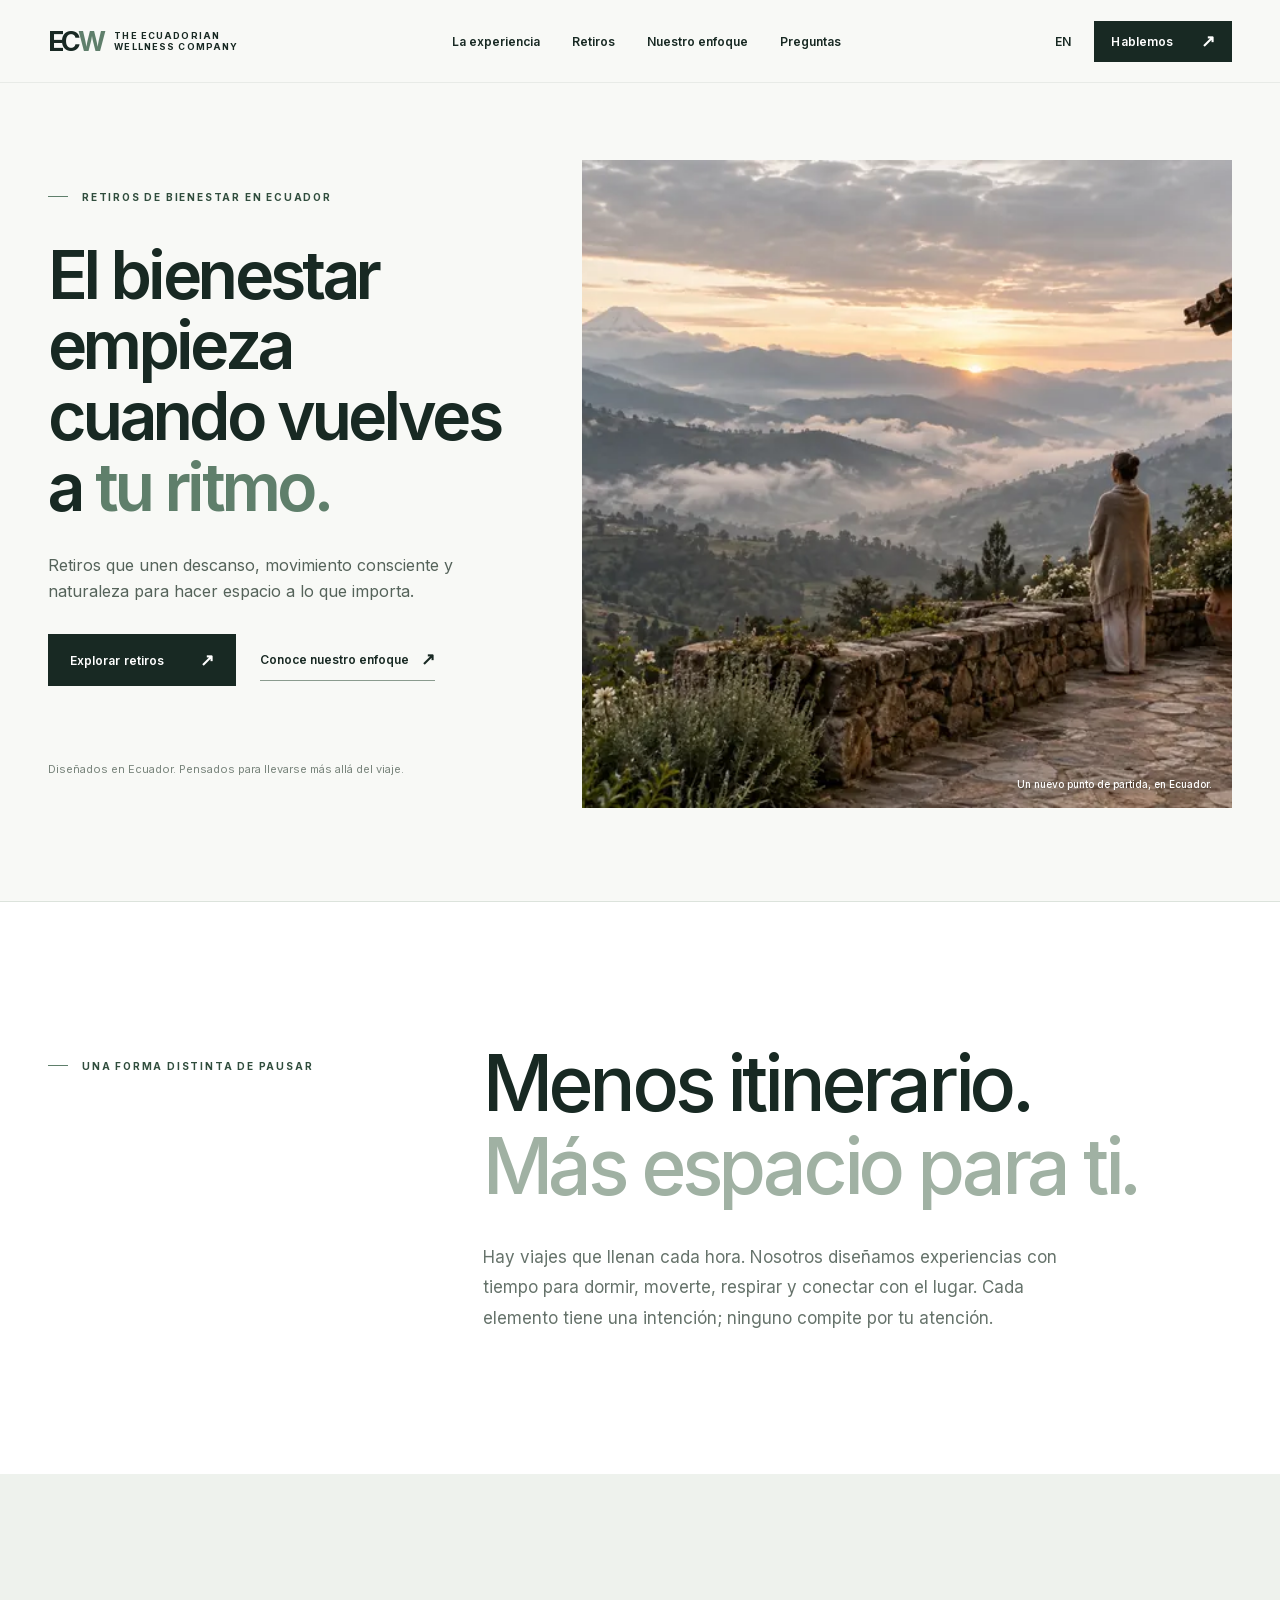
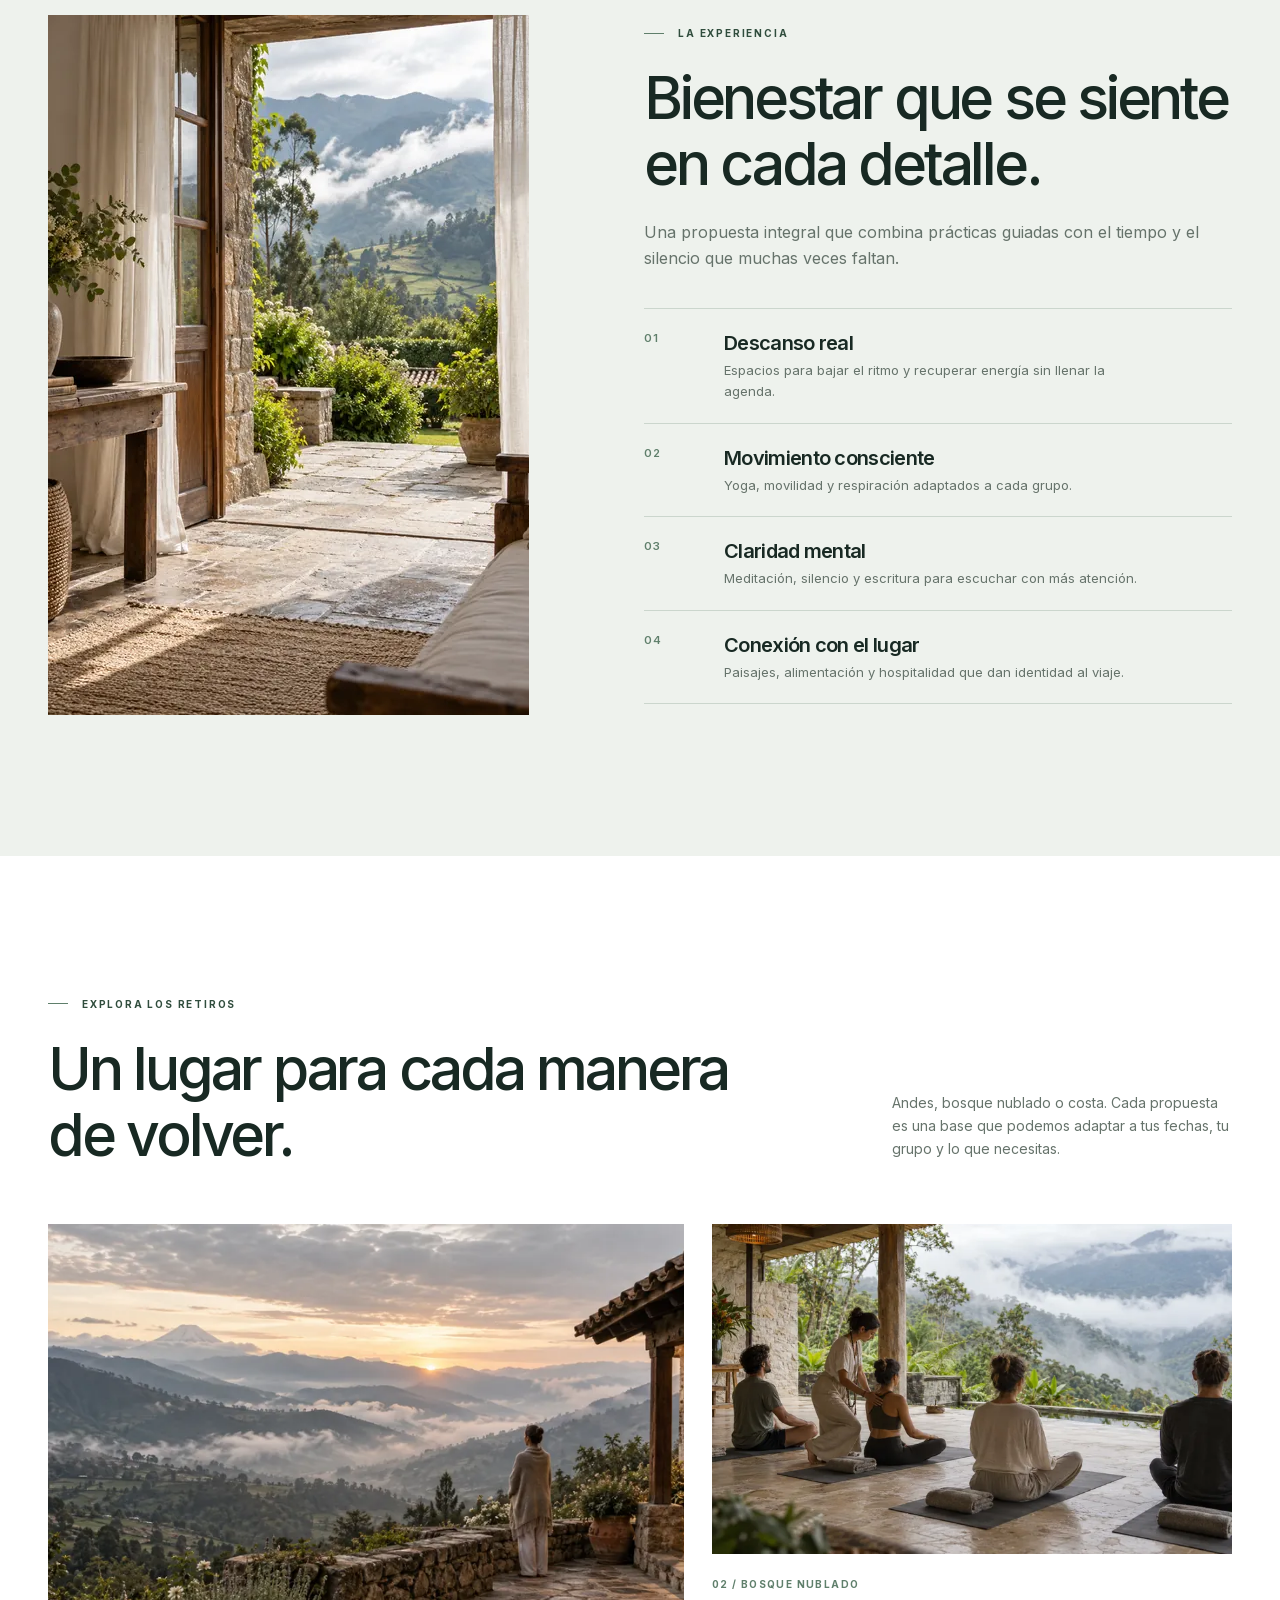
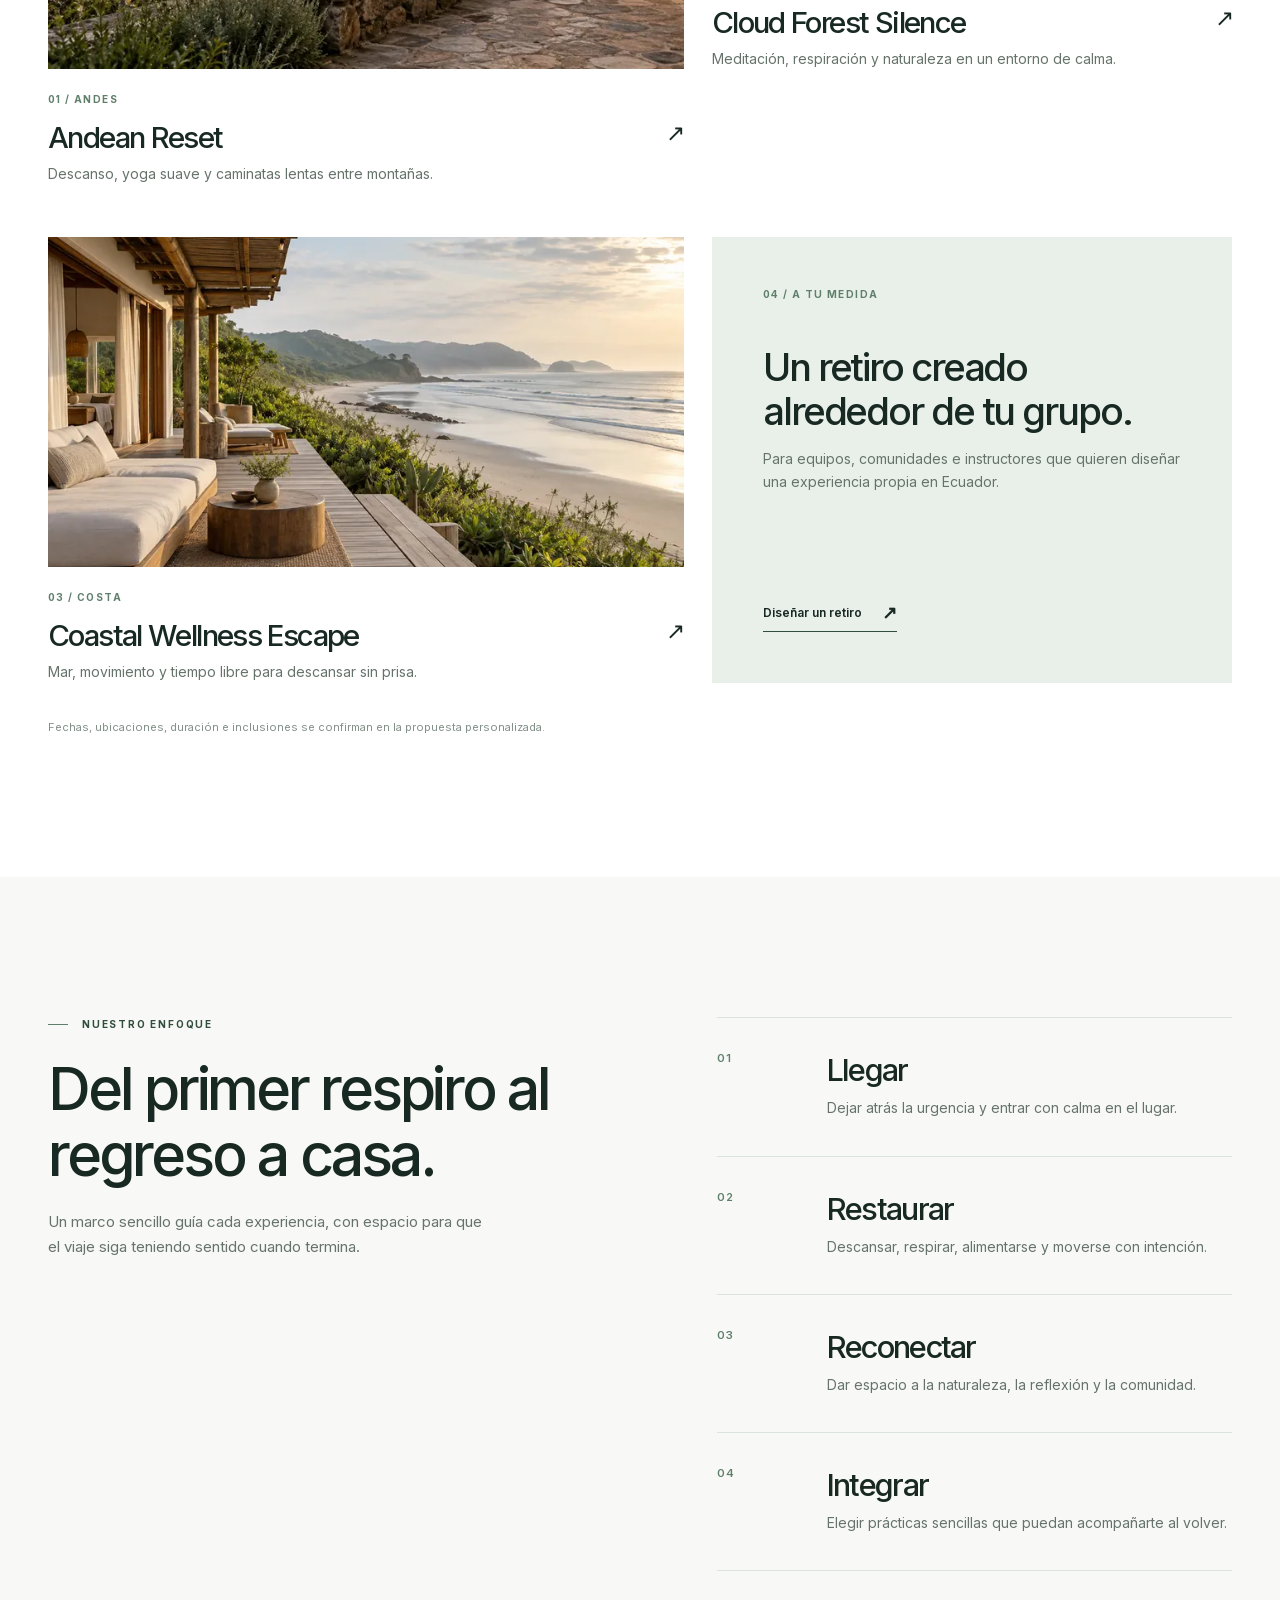
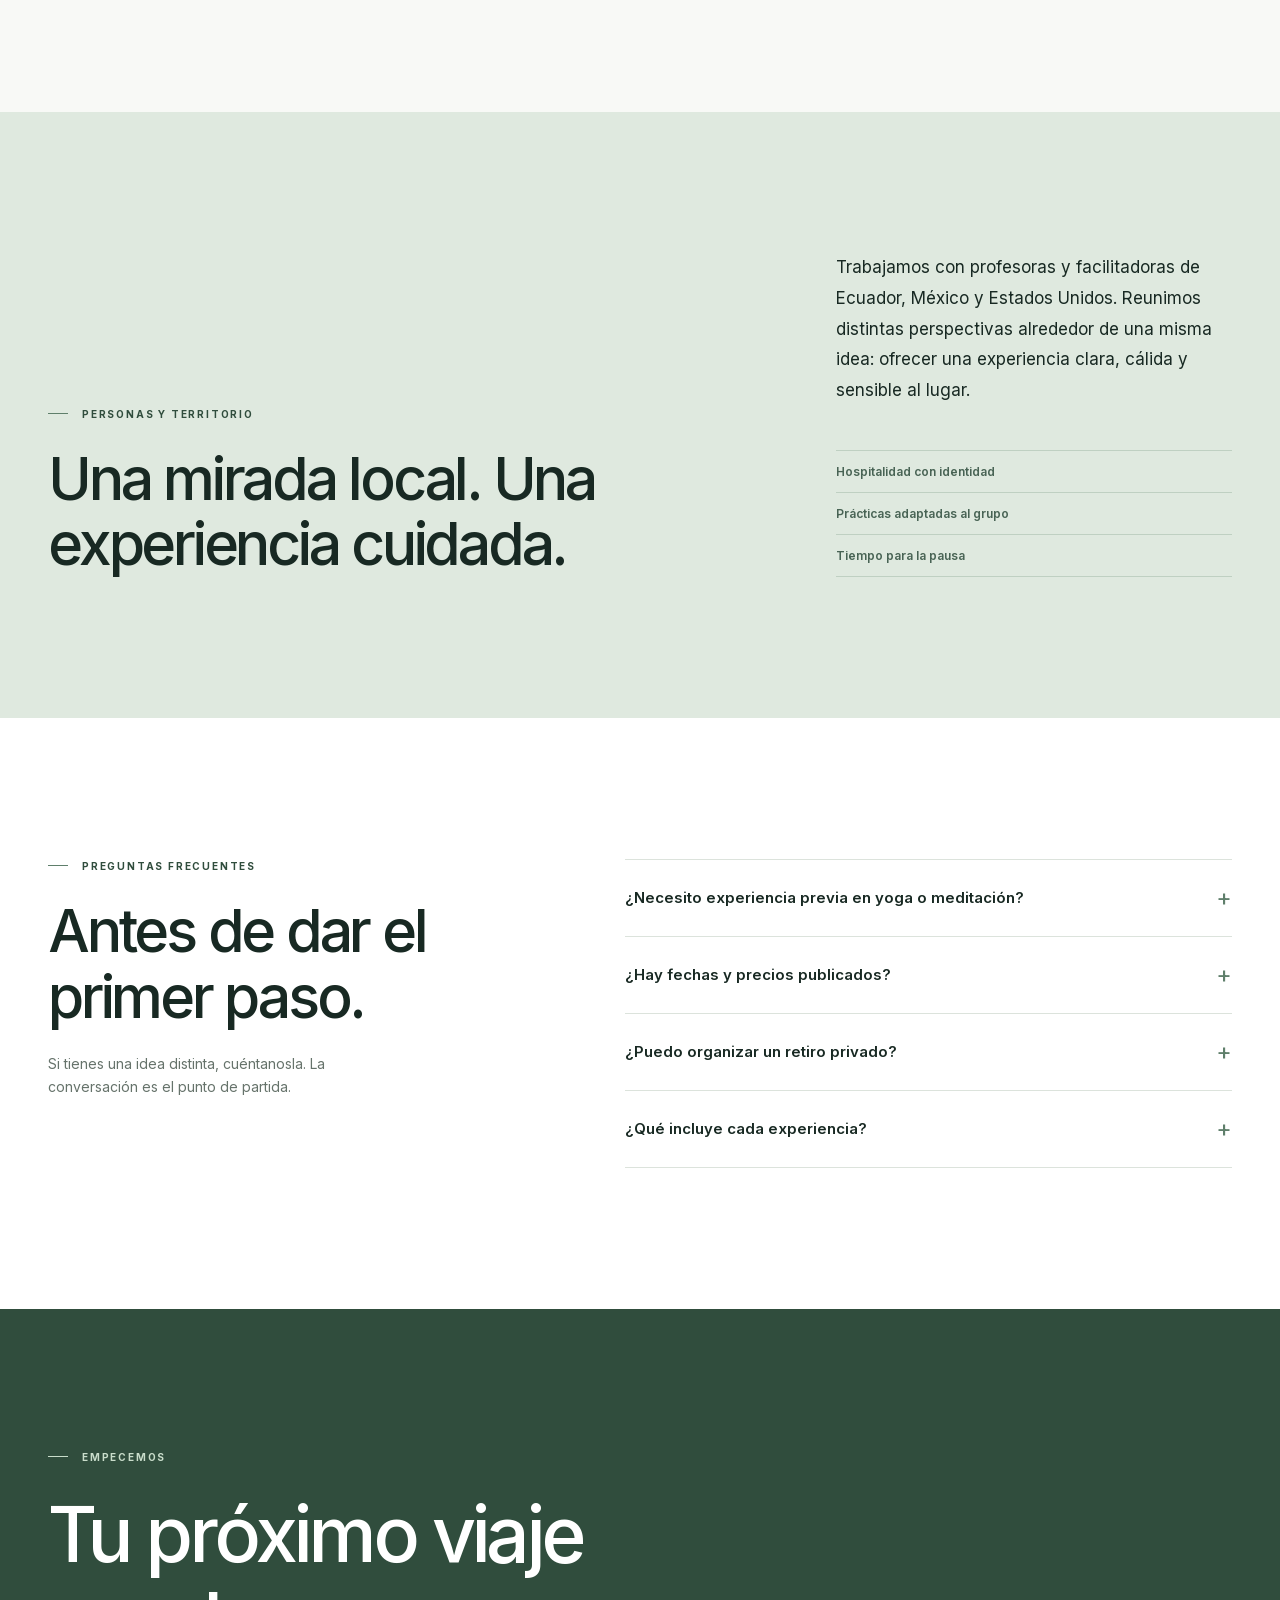
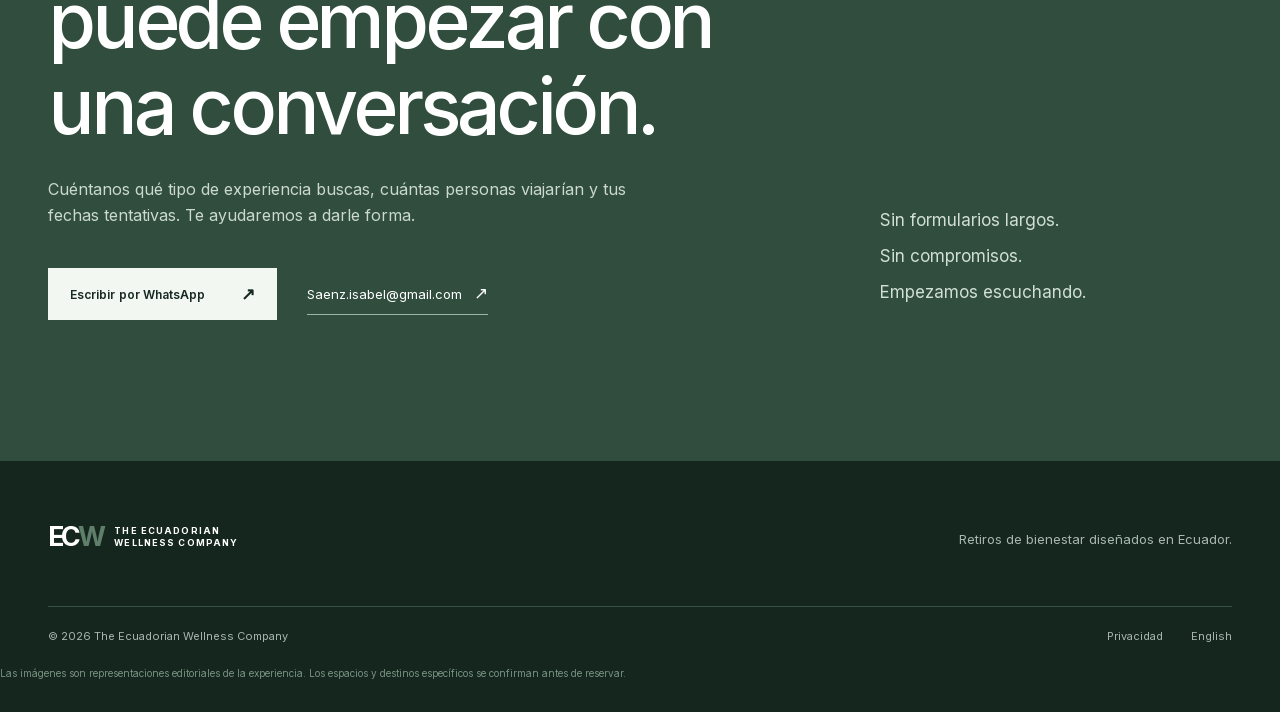
==== index.html @ a66c6a5f "Rebuild bilingual wellness website" ====
<!doctype html>
<html lang="es">
<head>
  <meta charset="utf-8">
  <meta name="viewport" content="width=device-width,initial-scale=1">
  <meta name="theme-color" content="#f8f9f6">
  <title>Retiros de bienestar en Ecuador | The Ecuadorian Wellness Company</title>
  <meta name="description" content="Retiros de bienestar en Ecuador que integran descanso, yoga, meditación y naturaleza. Explora experiencias en los Andes, el bosque nublado y la costa.">
  <link rel="canonical" href="https://ecwellnessco.org/">
  <link rel="alternate" hreflang="es" href="https://ecwellnessco.org/">
  <link rel="alternate" hreflang="en" href="https://ecwellnessco.org/en/">
  <link rel="alternate" hreflang="x-default" href="https://ecwellnessco.org/">
  <meta property="og:type" content="website"><meta property="og:locale" content="es_EC">
  <meta property="og:site_name" content="The Ecuadorian Wellness Company">
  <meta property="og:url" content="https://ecwellnessco.org/">
  <meta property="og:title" content="Retiros de bienestar en Ecuador | The Ecuadorian Wellness Company">
  <meta property="og:description" content="Un espacio para bajar el ritmo. Retiros diseñados alrededor del descanso, el movimiento y la naturaleza de Ecuador.">
  <meta property="og:image" content="https://ecwellnessco.org/assets/andes-1536.webp">
  <meta property="og:image:alt" content="Vista editorial de un paisaje andino al amanecer">
  <meta name="twitter:card" content="summary_large_image">
  <meta name="twitter:title" content="Retiros de bienestar en Ecuador">
  <meta name="twitter:description" content="Descanso, yoga, meditación y naturaleza en experiencias diseñadas en Ecuador.">
  <meta name="twitter:image" content="https://ecwellnessco.org/assets/andes-1536.webp">
  <link rel="icon" type="image/svg+xml" href="/assets/favicon.svg">
  <link rel="preload" href="/assets/inter-latin.woff2" as="font" type="font/woff2" crossorigin>
  <link rel="preload" as="image" href="/assets/andes-1536.webp" imagesrcset="/assets/andes-768.webp 768w, /assets/andes-1536.webp 1536w" imagesizes="(max-width: 760px) 100vw, 54vw">
  <link rel="stylesheet" href="/styles.css?v=3">
  <script type="application/ld+json">{"@context":"https://schema.org","@type":"Organization","name":"The Ecuadorian Wellness Company","url":"https://ecwellnessco.org/","description":"Diseño de retiros de bienestar en Ecuador con yoga, meditación y naturaleza.","email":"Saenz.isabel@gmail.com","telephone":"+1-415-316-3892","areaServed":{"@type":"Country","name":"Ecuador"},"contactPoint":{"@type":"ContactPoint","contactType":"customer service","telephone":"+1-415-316-3892","email":"Saenz.isabel@gmail.com","availableLanguage":["Spanish","English"]}}</script>
  <script type="application/ld+json">{"@context":"https://schema.org","@type":"FAQPage","mainEntity":[{"@type":"Question","name":"¿Necesito experiencia previa en yoga o meditación?","acceptedAnswer":{"@type":"Answer","text":"No. Las prácticas se adaptan al grupo y pueden ser adecuadas para personas que comienzan."}},{"@type":"Question","name":"¿Hay fechas y precios publicados?","acceptedAnswer":{"@type":"Answer","text":"Las fechas, ubicaciones, precios y detalles se confirman mediante una consulta directa, según el retiro y el tamaño del grupo."}},{"@type":"Question","name":"¿Puedo organizar un retiro privado?","acceptedAnswer":{"@type":"Answer","text":"Sí. Se pueden diseñar experiencias privadas para grupos, instructores visitantes, equipos o comunidades."}}]}</script>
</head>
<body>
  <a class="skip-link" href="#contenido">Saltar al contenido</a>
  <header class="site-header">
    <div class="shell header-inner">
      <a class="brand" href="/" aria-label="The Ecuadorian Wellness Company, inicio"><span class="brand-mark">EC<span>W</span></span><span class="brand-name">THE ECUADORIAN<br>WELLNESS COMPANY</span></a>
      <nav class="desktop-nav" aria-label="Navegación principal"><a href="#experiencia">La experiencia</a><a href="#retiros">Retiros</a><a href="#metodo">Nuestro enfoque</a><a href="#preguntas">Preguntas</a></nav>
      <div class="header-actions"><a class="language-link" href="/en/" lang="en" hreflang="en" aria-label="Read in English">EN</a><a class="button button-dark header-cta" href="#contacto">Hablemos <span aria-hidden="true">↗</span></a><button class="menu-toggle" type="button" aria-expanded="false" aria-controls="mobile-nav" aria-label="Abrir menú"><span></span><span></span></button></div>
    </div>
    <nav class="mobile-nav" id="mobile-nav" aria-label="Navegación móvil" hidden><a href="#experiencia">La experiencia</a><a href="#retiros">Retiros</a><a href="#metodo">Nuestro enfoque</a><a href="#preguntas">Preguntas</a><a href="#contacto">Hablemos</a></nav>
  </header>
  <main id="contenido">
    <section class="hero shell" aria-labelledby="hero-title">
      <div class="hero-copy reveal"><p class="eyebrow"><span class="eyebrow-line"></span> RETIROS DE BIENESTAR EN ECUADOR</p><h1 id="hero-title">El bienestar empieza cuando vuelves a <em>tu ritmo.</em></h1><p class="hero-lead">Retiros que unen descanso, movimiento consciente y naturaleza para hacer espacio a lo que importa.</p><div class="hero-actions"><a class="button button-dark" href="#retiros">Explorar retiros <span aria-hidden="true">↗</span></a><a class="text-link" href="#metodo">Conoce nuestro enfoque <span aria-hidden="true">↗</span></a></div><p class="hero-note">Diseñados en Ecuador. Pensados para llevarse más allá del viaje.</p></div>
      <figure class="hero-media reveal"><img src="/assets/andes-1536.webp" srcset="/assets/andes-768.webp 768w, /assets/andes-1536.webp 1536w" sizes="(max-width: 760px) 100vw, 54vw" width="1536" height="1024" fetchpriority="high" alt="Vista editorial de los Andes al amanecer desde una terraza de piedra"><figcaption>Un nuevo punto de partida, en Ecuador.</figcaption></figure>
    </section>
    <section class="introduction section-pad" id="experiencia" aria-labelledby="intro-title"><div class="shell intro-grid"><p class="eyebrow reveal"><span class="eyebrow-line"></span> UNA FORMA DISTINTA DE PAUSAR</p><div class="reveal"><h2 id="intro-title" class="statement">Menos itinerario.<br><span>Más espacio para ti.</span></h2><p>Hay viajes que llenan cada hora. Nosotros diseñamos experiencias con tiempo para dormir, moverte, respirar y conectar con el lugar. Cada elemento tiene una intención; ninguno compite por tu atención.</p></div></div></section>
    <section class="pillars section-pad" aria-labelledby="pillars-title"><div class="shell pillars-layout"><figure class="pillars-image reveal"><img src="/assets/hacienda-1122.webp" srcset="/assets/hacienda-560.webp 560w, /assets/hacienda-1122.webp 1122w" sizes="(max-width: 760px) 100vw, 42vw" width="1122" height="1402" loading="lazy" decoding="async" alt="Interior cálido de una hacienda con vista a montañas verdes"></figure><div class="pillars-copy"><p class="eyebrow reveal"><span class="eyebrow-line"></span> LA EXPERIENCIA</p><h2 id="pillars-title" class="section-title reveal">Bienestar que se siente en cada detalle.</h2><p class="section-lead reveal">Una propuesta integral que combina prácticas guiadas con el tiempo y el silencio que muchas veces faltan.</p><div class="pillar-list"><article class="pillar reveal"><span>01</span><div><h3>Descanso real</h3><p>Espacios para bajar el ritmo y recuperar energía sin llenar la agenda.</p></div></article><article class="pillar reveal"><span>02</span><div><h3>Movimiento consciente</h3><p>Yoga, movilidad y respiración adaptados a cada grupo.</p></div></article><article class="pillar reveal"><span>03</span><div><h3>Claridad mental</h3><p>Meditación, silencio y escritura para escuchar con más atención.</p></div></article><article class="pillar reveal"><span>04</span><div><h3>Conexión con el lugar</h3><p>Paisajes, alimentación y hospitalidad que dan identidad al viaje.</p></div></article></div></div></div></section>
    <section class="retreats section-pad" id="retiros" aria-labelledby="retreats-title"><div class="shell"><div class="section-heading reveal"><div><p class="eyebrow"><span class="eyebrow-line"></span> EXPLORA LOS RETIROS</p><h2 id="retreats-title" class="section-title">Un lugar para cada manera de volver.</h2></div><p>Andes, bosque nublado o costa. Cada propuesta es una base que podemos adaptar a tus fechas, tu grupo y lo que necesitas.</p></div><div class="retreat-grid">
      <article class="retreat-card retreat-card-large reveal"><a href="#contacto" aria-label="Consultar por Andean Reset"><div class="retreat-image"><img src="/assets/andes-768.webp" srcset="/assets/andes-768.webp 768w, /assets/andes-1536.webp 1536w" sizes="(max-width: 760px) 100vw, 50vw" width="1536" height="1024" loading="lazy" decoding="async" alt="Montañas andinas al amanecer"></div><div class="retreat-info"><span>01 / ANDES</span><h3>Andean Reset <span aria-hidden="true">↗</span></h3><p>Descanso, yoga suave y caminatas lentas entre montañas.</p></div></a></article>
      <article class="retreat-card reveal"><a href="#contacto" aria-label="Consultar por Cloud Forest Silence"><div class="retreat-image"><img src="/assets/yoga-768.webp" srcset="/assets/yoga-768.webp 768w, /assets/yoga-1536.webp 1536w" sizes="(max-width: 760px) 100vw, 40vw" width="1536" height="1024" loading="lazy" decoding="async" alt="Práctica guiada frente a un bosque nublado"></div><div class="retreat-info"><span>02 / BOSQUE NUBLADO</span><h3>Cloud Forest Silence <span aria-hidden="true">↗</span></h3><p>Meditación, respiración y naturaleza en un entorno de calma.</p></div></a></article>
      <article class="retreat-card reveal"><a href="#contacto" aria-label="Consultar por Coastal Wellness Escape"><div class="retreat-image"><img src="/assets/costa-768.webp" srcset="/assets/costa-768.webp 768w, /assets/costa-1536.webp 1536w" sizes="(max-width: 760px) 100vw, 40vw" width="1536" height="1024" loading="lazy" decoding="async" alt="Terraza serena frente a la costa ecuatoriana"></div><div class="retreat-info"><span>03 / COSTA</span><h3>Coastal Wellness Escape <span aria-hidden="true">↗</span></h3><p>Mar, movimiento y tiempo libre para descansar sin prisa.</p></div></a></article>
      <article class="retreat-card retreat-private reveal"><a href="#contacto" aria-label="Consultar por un retiro privado"><div class="private-inner"><span>04 / A TU MEDIDA</span><h3>Un retiro creado alrededor de tu grupo.</h3><p>Para equipos, comunidades e instructores que quieren diseñar una experiencia propia en Ecuador.</p><strong>Diseñar un retiro <span aria-hidden="true">↗</span></strong></div></a></article>
    </div><p class="retreat-disclaimer">Fechas, ubicaciones, duración e inclusiones se confirman en la propuesta personalizada.</p></div></section>
    <section class="method section-pad" id="metodo" aria-labelledby="method-title"><div class="shell method-grid"><div class="method-heading reveal"><p class="eyebrow"><span class="eyebrow-line"></span> NUESTRO ENFOQUE</p><h2 id="method-title" class="section-title">Del primer respiro al regreso a casa.</h2><p>Un marco sencillo guía cada experiencia, con espacio para que el viaje siga teniendo sentido cuando termina.</p></div><div class="method-steps"><article class="method-step reveal"><span>01</span><div><h3>Llegar</h3><p>Dejar atrás la urgencia y entrar con calma en el lugar.</p></div></article><article class="method-step reveal"><span>02</span><div><h3>Restaurar</h3><p>Descansar, respirar, alimentarse y moverse con intención.</p></div></article><article class="method-step reveal"><span>03</span><div><h3>Reconectar</h3><p>Dar espacio a la naturaleza, la reflexión y la comunidad.</p></div></article><article class="method-step reveal"><span>04</span><div><h3>Integrar</h3><p>Elegir prácticas sencillas que puedan acompañarte al volver.</p></div></article></div></div></section>
    <section class="people section-pad" aria-labelledby="people-title"><div class="shell people-grid"><div class="reveal"><p class="eyebrow"><span class="eyebrow-line"></span> PERSONAS Y TERRITORIO</p><h2 id="people-title" class="section-title">Una mirada local. Una experiencia cuidada.</h2></div><div class="people-content reveal"><p>Trabajamos con profesoras y facilitadoras de Ecuador, México y Estados Unidos. Reunimos distintas perspectivas alrededor de una misma idea: ofrecer una experiencia clara, cálida y sensible al lugar.</p><div class="people-notes"><span>Hospitalidad con identidad</span><span>Prácticas adaptadas al grupo</span><span>Tiempo para la pausa</span></div></div></div></section>
    <section class="faq section-pad" id="preguntas" aria-labelledby="faq-title"><div class="shell faq-grid"><div class="reveal"><p class="eyebrow"><span class="eyebrow-line"></span> PREGUNTAS FRECUENTES</p><h2 id="faq-title" class="section-title">Antes de dar el primer paso.</h2><p>Si tienes una idea distinta, cuéntanosla. La conversación es el punto de partida.</p></div><div class="faq-list reveal"><details><summary>¿Necesito experiencia previa en yoga o meditación?<span aria-hidden="true">+</span></summary><p>No. Las prácticas se adaptan al grupo y pueden ser adecuadas para personas que comienzan.</p></details><details><summary>¿Hay fechas y precios publicados?<span aria-hidden="true">+</span></summary><p>Las fechas, ubicaciones, precios y detalles se confirman mediante una consulta directa, según el retiro y el tamaño del grupo.</p></details><details><summary>¿Puedo organizar un retiro privado?<span aria-hidden="true">+</span></summary><p>Sí. Podemos diseñar experiencias privadas para grupos, instructores visitantes, equipos o comunidades.</p></details><details><summary>¿Qué incluye cada experiencia?<span aria-hidden="true">+</span></summary><p>Depende del programa, la ubicación y el grupo. Te compartiremos una propuesta con inclusiones y logística antes de reservar.</p></details></div></div></section>
    <section class="contact section-pad" id="contacto" aria-labelledby="contact-title"><div class="shell contact-grid"><div class="reveal"><p class="eyebrow"><span class="eyebrow-line"></span> EMPECEMOS</p><h2 id="contact-title">Tu próximo viaje puede empezar con una conversación.</h2><p>Cuéntanos qué tipo de experiencia buscas, cuántas personas viajarían y tus fechas tentativas. Te ayudaremos a darle forma.</p><div class="contact-actions"><a class="button button-light" href="https://wa.me/14153163892?text=Hola%2C%20me%20gustar%C3%ADa%20conocer%20los%20retiros%20de%20The%20Ecuadorian%20Wellness%20Company." target="_blank" rel="noopener noreferrer">Escribir por WhatsApp <span aria-hidden="true">↗</span></a><a class="contact-email" href="mailto:Saenz.isabel@gmail.com">Saenz.isabel@gmail.com <span aria-hidden="true">↗</span></a></div></div><p class="contact-aside reveal">Sin formularios largos.<br>Sin compromisos.<br>Empezamos escuchando.</p></div></section>
  </main>
  <footer class="site-footer"><div class="shell footer-top"><a class="brand" href="/" aria-label="The Ecuadorian Wellness Company, inicio"><span class="brand-mark">EC<span>W</span></span><span class="brand-name">THE ECUADORIAN<br>WELLNESS COMPANY</span></a><p>Retiros de bienestar diseñados en Ecuador.</p></div><div class="shell footer-bottom"><span>© <span id="year">2026</span> The Ecuadorian Wellness Company</span><div><a href="/privacidad.html">Privacidad</a><a href="/en/" lang="en" hreflang="en">English</a></div></div><p class="shell image-note">Las imágenes son representaciones editoriales de la experiencia. Los espacios y destinos específicos se confirman antes de reservar.</p></footer>
  <script src="/main.js?v=2" defer></script>
</body>
</html>
---- styles.css ----
@font-face {
  font-family:Inter;
  font-style:normal;
  font-weight:400 700;
  font-display:swap;
  src:url(/assets/inter-latin.woff2) format("woff2")
}

:root {
  --paper:#f8f9f6;
  --white:#fff;
  --ink:#182923;
  --muted:#66736b;
  --line:#dce3dc;
  --soft:#eef2ed;
  --accent:#5f7f6b;
  --accent-dark:#304d3d;
  --width:1380px;
  --ease:cubic-bezier(.22,1,.36,1)
}

* {
  box-sizing:border-box
}

html {
  scroll-behavior:smooth;
  scroll-padding-top:84px
}

body {
  margin:0;
  background:var(--paper);
  color:var(--ink);
  font-family:Inter,Arial,sans-serif;
  -webkit-font-smoothing:antialiased
}

body.menu-open {
  overflow:hidden
}

img {
  display:block;
  max-width:100%
}

figure {
  margin:0
}

a {
  color:inherit;
  text-decoration:none
}

button {
  font:inherit
}

h1,h2,h3,p {
  margin-top:0
}

h1,h2,h3 {
  letter-spacing:-.055em
}

p {
  line-height:1.65
}

::selection {
  background:#dbe8dd;
  color:var(--ink)
}

:focus-visible {
  outline:2px solid var(--accent-dark);
  outline-offset:4px
}

.shell {
  width:min(calc(100% - 96px),var(--width));
  margin-inline:auto
}

.section-pad {
  padding-block:clamp(100px,11vw,176px)
}

.skip-link {
  position:fixed;
  z-index:100;
  top:-60px;
  left:16px;
  padding:12px 18px;
  background:var(--ink);
  color:#fff
}

.skip-link:focus {
  top:16px
}

.site-header {
  position:sticky;
  z-index:50;
  top:0;
  background:rgba(248,249,246,.94);
  border-bottom:1px solid rgba(24,41,35,.07);
  backdrop-filter:blur(18px)
}

.header-inner {
  height:82px;
  display:flex;
  align-items:center;
  justify-content:space-between;
  gap:26px
}

.brand {
  display:inline-flex;
  align-items:center;
  gap:12px;
  flex:none
}

.brand-mark {
  font-size:27px;
  font-weight:700;
  letter-spacing:-.12em;
  line-height:1
}

.brand-mark span {
  color:var(--accent)
}

.brand-name {
  font-size:9px;
  font-weight:700;
  line-height:1.25;
  letter-spacing:.125em
}

.desktop-nav {
  display:flex;
  gap:clamp(18px,2.5vw,42px);
  align-items:center
}

.desktop-nav a,.language-link {
  font-size:12px;
  font-weight:600;
  transition:color .25s
}

.desktop-nav a:hover,.language-link:hover {
  color:var(--accent)
}

.header-actions {
  display:flex;
  gap:23px;
  align-items:center
}

.button {
  min-height:52px;
  display:inline-flex;
  align-items:center;
  justify-content:space-between;
  gap:36px;
  padding:0 21px;
  border:1px solid transparent;
  font-size:12px;
  font-weight:600;
  letter-spacing:.005em;
  transition:background .28s,color .28s,transform .28s,border-color .28s
}

.button:hover {
  transform:translateY(-2px)
}

.button:active {
  transform:translateY(0)
}

.button span,.text-link span,.contact-email span {
  font-size:17px;
  line-height:1;
  transition:transform .28s
}

.button:hover span,.text-link:hover span,.contact-email:hover span {
  transform:translate(2px,-2px)
}

.button-dark {
  background:var(--ink);
  color:#fff
}

.button-dark:hover {
  background:var(--accent-dark)
}

.button-light {
  background:#f3f7f1;
  color:var(--ink)
}

.button-light:hover {
  background:#fff
}

.header-cta {
  min-height:41px;
  gap:28px;
  padding-inline:16px
}

.menu-toggle {
  display:none
}

.mobile-nav[hidden] {
  display:none!important
}

.eyebrow {
  display:flex;
  align-items:center;
  gap:14px;
  color:var(--accent-dark);
  font-size:10px;
  font-weight:700;
  letter-spacing:.18em;
  line-height:1.4
}

.eyebrow-line {
  width:20px;
  height:1px;
  background:var(--accent)
}

.hero {
  display:grid;
  grid-template-columns:minmax(0,.84fr) minmax(0,1.16fr);
  gap:clamp(40px,5vw,86px);
  align-items:center;
  min-height:calc(100dvh - 82px);
  padding-block:42px 58px
}

.hero-copy {
  padding-block:40px
}

.hero h1 {
  max-width:690px;
  margin:36px 0 30px;
  font-size:clamp(48px,5.15vw,82px);
  font-weight:600;
  line-height:1.075
}

.hero h1 em {
  font-style:normal;
  color:var(--accent)
}

.hero-lead {
  max-width:470px;
  margin-bottom:30px;
  color:#55635a;
  font-size:clamp(16px,1.25vw,19px);
  line-height:1.6
}

.hero-actions {
  display:flex;
  align-items:center;
  gap:24px;
  flex-wrap:wrap
}

.text-link {
  display:inline-flex;
  align-items:center;
  gap:12px;
  border-bottom:1px solid #8a9b8e;
  padding-block:12px;
  font-size:12px;
  font-weight:600;
  transition:color .25s,border-color .25s
}

.text-link:hover {
  color:var(--accent-dark);
  border-color:var(--accent-dark)
}

.hero-note {
  margin:74px 0 0;
  color:#78847b;
  font-size:11px
}

.hero-media {
  position:relative;
  height:min(72vh,740px);
  min-height:550px;
  overflow:hidden;
  background:#d5dcd2
}

.hero-media img {
  width:100%;
  height:100%;
  object-fit:cover;
  object-position:58% center
}

.hero-media figcaption {
  position:absolute;
  bottom:18px;
  right:20px;
  color:#fff;
  font-size:10px;
  font-weight:500;
  text-shadow:0 1px 8px #182923a6
}

.introduction {
  border-top:1px solid var(--line);
  background:#fff
}

.intro-grid {
  display:grid;
  grid-template-columns:1fr 2fr;
  gap:60px
}

.intro-grid .eyebrow {
  align-self:start;
  margin-top:16px
}

.statement {
  margin:0 0 33px;
  font-size:clamp(48px,6vw,92px);
  line-height:1.08;
  font-weight:500
}

.statement span {
  color:#a0b1a3
}

.intro-grid p:not(.eyebrow) {
  max-width:580px;
  margin:0;
  color:var(--muted);
  font-size:17px;
  line-height:1.8
}

.pillars {
  background:var(--soft)
}

.pillars-layout {
  display:grid;
  grid-template-columns:minmax(0,.9fr) minmax(0,1.1fr);
  align-items:center;
  gap:clamp(70px,9vw,170px)
}

.pillars-image {
  height:700px;
  max-height:72vw;
  overflow:hidden;
  background:#c6d3c9
}

.pillars-image img {
  width:100%;
  height:100%;
  object-fit:cover
}

.section-title {
  max-width:750px;
  margin:25px 0 22px;
  font-size:clamp(44px,4.6vw,70px);
  font-weight:500;
  line-height:1.12
}

.section-lead {
  max-width:580px;
  margin-bottom:36px;
  color:var(--muted);
  font-size:16px
}

.pillar-list {
  border-top:1px solid #cbd6cd
}

.pillar {
  display:grid;
  grid-template-columns:64px 1fr;
  gap:16px;
  padding:22px 0 20px;
  border-bottom:1px solid #cbd6cd
}

.pillar>span,.method-step>span {
  color:var(--accent);
  font-size:11px;
  font-weight:600;
  letter-spacing:.1em
}

.pillar h3 {
  margin:0 0 5px;
  font-size:20px;
  font-weight:600;
  letter-spacing:-.035em
}

.pillar p {
  max-width:430px;
  margin:0;
  color:var(--muted);
  font-size:13px
}

.retreats {
  background:#fff
}

.section-heading {
  display:flex;
  align-items:end;
  justify-content:space-between;
  gap:80px;
  margin-bottom:56px
}

.section-heading .section-title {
  max-width:740px;
  margin-bottom:0
}

.section-heading>p {
  max-width:340px;
  margin:0 0 7px;
  color:var(--muted);
  font-size:14px
}

.retreat-grid {
  display:grid;
  grid-template-columns:1.1fr .9fr;
  gap:52px 28px
}

.retreat-card {
  min-width:0
}

.retreat-card a {
  display:block;
  height:100%
}

.retreat-image {
  height:330px;
  overflow:hidden;
  background:#d8dfd6
}

.retreat-card-large .retreat-image {
  height:445px
}

.retreat-image img {
  width:100%;
  height:100%;
  object-fit:cover;
  transition:transform .7s var(--ease)
}

.retreat-card:hover img {
  transform:scale(1.045)
}

.retreat-info {
  padding-top:18px
}

.retreat-info>span,.private-inner>span {
  color:var(--accent);
  font-size:10px;
  font-weight:700;
  letter-spacing:.14em
}

.retreat-info h3 {
  display:flex;
  justify-content:space-between;
  gap:12px;
  margin:12px 0 7px;
  font-size:clamp(24px,2.3vw,33px);
  font-weight:500
}

.retreat-info h3 span {
  font-size:23px;
  transition:transform .3s
}

.retreat-card:hover .retreat-info h3 span {
  transform:translate(3px,-3px)
}

.retreat-info p {
  margin:0;
  color:var(--muted);
  font-size:14px
}

.retreat-private {
  background:#e9f0e9
}

.private-inner {
  height:100%;
  min-height:330px;
  padding:clamp(30px,4vw,56px);
  display:flex;
  flex-direction:column;
  align-items:flex-start
}

.private-inner h3 {
  max-width:500px;
  margin:45px 0 14px;
  font-size:clamp(30px,3vw,44px);
  font-weight:500;
  line-height:1.15
}

.private-inner p {
  max-width:450px;
  color:var(--muted);
  font-size:14px
}

.private-inner strong {
  display:flex;
  gap:20px;
  align-items:center;
  margin-top:auto;
  border-bottom:1px solid var(--accent-dark);
  padding-bottom:8px;
  font-size:12px;
  font-weight:600
}

.private-inner strong span {
  font-size:18px;
  transition:transform .3s
}

.retreat-private:hover strong span {
  transform:translate(3px,-3px)
}

.retreat-disclaimer {
  margin:35px 0 0;
  color:#829088;
  font-size:11px
}

.method {
  background:var(--paper)
}

.method-grid {
  display:grid;
  grid-template-columns:1fr 1fr;
  gap:clamp(80px,12vw,210px)
}

.method-heading {
  position:sticky;
  top:160px;
  align-self:start
}

.method-heading .section-title {
  max-width:580px
}

.method-heading>p:last-child {
  max-width:440px;
  color:var(--muted);
  font-size:15px
}

.method-steps {
  border-top:1px solid var(--line)
}

.method-step {
  display:grid;
  grid-template-columns:90px 1fr;
  gap:20px;
  padding:33px 0 36px;
  border-bottom:1px solid var(--line)
}

.method-step h3 {
  margin:0 0 8px;
  font-size:31px;
  font-weight:500
}

.method-step p {
  max-width:420px;
  margin:0;
  color:var(--muted);
  font-size:14px
}

.people {
  background:#dfe9df
}

.people-grid {
  display:grid;
  grid-template-columns:1.25fr .75fr;
  gap:clamp(70px,10vw,180px);
  align-items:end
}

.people .section-title {
  margin-bottom:0
}

.people-content>p {
  max-width:450px;
  margin-bottom:45px;
  font-size:17px;
  line-height:1.8
}

.people-notes {
  display:flex;
  flex-direction:column;
  border-top:1px solid #bfd0c2
}

.people-notes span {
  padding:13px 0;
  border-bottom:1px solid #bfd0c2;
  color:#486354;
  font-size:12px;
  font-weight:600
}

.faq {
  background:#fff
}

.faq-grid {
  display:grid;
  grid-template-columns:.85fr 1.15fr;
  gap:clamp(80px,10vw,170px)
}

.faq-grid>div:first-child>p:last-child {
  max-width:320px;
  color:var(--muted);
  font-size:14px
}

.faq-list {
  border-top:1px solid var(--line)
}

.faq details {
  border-bottom:1px solid var(--line)
}

.faq summary {
  display:flex;
  justify-content:space-between;
  gap:18px;
  align-items:center;
  padding:26px 0;
  cursor:pointer;
  font-size:15px;
  font-weight:600;
  list-style:none
}

.faq summary::-webkit-details-marker {
  display:none
}

.faq summary span {
  font-size:24px;
  font-weight:400;
  line-height:1;
  color:var(--accent);
  transition:transform .25s
}

.faq details[open] summary span {
  transform:rotate(45deg)
}

.faq details p {
  max-width:550px;
  margin:-4px 0 24px;
  color:var(--muted);
  font-size:14px
}

.faq summary:hover {
  color:var(--accent-dark)
}

.contact {
  background:var(--accent-dark);
  color:#fff
}

.contact-grid {
  display:grid;
  grid-template-columns:1.35fr .65fr;
  align-items:end;
  gap:100px
}

.contact .eyebrow {
  color:#c9ddcb
}

.contact .eyebrow-line {
  background:#c9ddcb
}

.contact h2 {
  max-width:820px;
  margin:28px 0 26px;
  font-size:clamp(48px,6vw,88px);
  line-height:1.12;
  font-weight:500
}

.contact-grid>div>p:not(.eyebrow) {
  max-width:600px;
  color:#cbd9cf;
  font-size:16px
}

.contact-actions {
  display:flex;
  align-items:center;
  gap:30px;
  flex-wrap:wrap;
  margin-top:40px
}

.contact-email {
  display:inline-flex;
  align-items:center;
  gap:12px;
  border-bottom:1px solid #9db7a4;
  padding-block:12px;
  font-size:13px;
  transition:color .25s
}

.contact-email:hover {
  color:#d1e2d4
}

.contact-aside {
  margin:0 0 10px;
  color:#d1dfd4;
  font-size:17px;
  line-height:2.1
}

.site-footer {
  background:#14261e;
  color:#fff;
  padding-top:62px
}

.footer-top {
  display:flex;
  align-items:end;
  justify-content:space-between;
  gap:30px;
  padding-bottom:56px
}

.footer-top p {
  margin:0;
  color:#a8b8ad;
  font-size:13px
}

.footer-bottom {
  display:flex;
  justify-content:space-between;
  gap:25px;
  padding-block:22px;
  border-top:1px solid #385143;
  color:#a8b8ad;
  font-size:11px
}

.footer-bottom>div {
  display:flex;
  gap:28px
}

.footer-bottom a:hover {
  color:#fff
}

.image-note {
  margin:0;
  padding:0 0 30px;
  color:#789180;
  font-size:10px
}

.reveal {
  opacity:1;
  transform:none
}

@media (prefers-reduced-motion:no-preference) {
  .js .reveal {
    opacity:0;
    transform:translateY(20px);
    transition:opacity .8s var(--ease),transform .8s var(--ease)
  }

  .js .reveal.is-visible {
    opacity:1;
    transform:none
  }

}

@media(max-width:1080px) {
  .shell {
    width:min(calc(100% - 64px),var(--width))
  }

  .desktop-nav {
    gap:18px
  }

  .desktop-nav a {
    font-size:11px
  }

  .header-actions {
    gap:15px
  }

  .hero {
    gap:40px
  }

  .hero h1 {
    font-size:clamp(48px,5.2vw,68px)
  }

  .pillars-layout {
    gap:60px
  }

  .section-heading {
    gap:40px
  }

}

@media(max-width:760px) {
  html {
    scroll-padding-top:70px
  }

  .shell {
    width:calc(100% - 40px)
  }

  .header-inner {
    height:70px
  }

  .brand-mark {
    font-size:25px
  }

  .brand-name {
    font-size:8px
  }

  .desktop-nav,.header-cta {
    display:none
  }

  .header-actions {
    gap:24px
  }

  .menu-toggle {
    display:flex;
    width:34px;
    height:34px;
    border:0;
    background:none;
    padding:7px 0;
    flex-direction:column;
    justify-content:center;
    gap:6px
  }

  .menu-toggle span {
    display:block;
    width:100%;
    height:1px;
    background:var(--ink);
    transition:transform .25s
  }

  .menu-open .menu-toggle span:first-child {
    transform:translateY(3.5px) rotate(45deg)
  }

  .menu-open .menu-toggle span:last-child {
    transform:translateY(-3.5px) rotate(-45deg)
  }

  .mobile-nav {
    position:absolute;
    left:0;
    right:0;
    top:69px;
    display:flex;
    flex-direction:column;
    gap:0;
    background:var(--paper);
    border-bottom:1px solid var(--line);
    padding:15px 20px 27px
  }

  .mobile-nav a {
    padding:15px 0;
    border-bottom:1px solid var(--line);
    font-size:16px;
    font-weight:500
  }

  .section-pad {
    padding-block:92px
  }

  .hero {
    min-height:0;
    grid-template-columns:1fr;
    gap:18px;
    padding-block:64px 0
  }

  .hero-copy {
    padding:0
  }

  .hero h1 {
    max-width:600px;
    margin:25px 0 23px;
    font-size:clamp(50px,11vw,74px)
  }

  .hero-lead {
    font-size:16px
  }

  .hero-actions {
    gap:20px
  }

  .hero-note {
    margin:37px 0 0;
    font-size:10px
  }

  .hero-media {
    height:420px;
    min-height:0;
    margin-inline:-20px
  }

  .hero-media figcaption {
    font-size:9px
  }

  .intro-grid,.pillars-layout,.method-grid,.people-grid,.faq-grid,.contact-grid {
    grid-template-columns:1fr;
    gap:38px
  }

  .intro-grid .eyebrow {
    margin:0
  }

  .statement {
    font-size:clamp(46px,9vw,68px)
  }

  .intro-grid p:not(.eyebrow) {
    font-size:15px
  }

  .pillars-image {
    height:520px;
    max-height:none
  }

  .pillars-copy {
    order:-1
  }

  .section-title {
    font-size:clamp(43px,9vw,63px)
  }

  .pillar-list {
    margin-top:30px
  }

  .section-heading {
    display:block;
    margin-bottom:35px
  }

  .section-heading>p {
    max-width:540px;
    margin-top:18px
  }

  .retreat-grid {
    grid-template-columns:1fr;
    gap:42px
  }

  .retreat-image,.retreat-card-large .retreat-image {
    height:300px
  }

  .retreat-info h3 {
    font-size:27px
  }

  .private-inner {
    min-height:320px
  }

  .private-inner h3 {
    font-size:37px
  }

  .method-heading {
    position:static
  }

  .method-steps {
    margin-top:6px
  }

  .method-step {
    grid-template-columns:60px 1fr
  }

  .people-content>p {
    font-size:16px
  }

  .faq-grid {
    gap:30px
  }

  .contact-grid {
    gap:55px
  }

  .contact h2 {
    font-size:clamp(46px,10vw,70px)
  }

  .contact-aside {
    font-size:14px
  }

  .footer-top {
    display:block
  }

  .footer-top p {
    margin-top:25px
  }

  .footer-bottom {
    flex-direction:column
  }

  .footer-bottom>div {
    gap:20px
  }

}

@media(max-width:430px) {
  .shell {
    width:calc(100% - 36px)
  }

  .hero {
    padding-top:48px
  }

  .hero h1 {
    font-size:47px
  }

  .hero-actions {
    align-items:flex-start;
    flex-direction:column;
    gap:12px
  }

  .hero-media {
    height:355px;
    margin-inline:-18px
  }

  .hero-note {
    margin-top:27px
  }

  .section-pad {
    padding-block:78px
  }

  .statement {
    font-size:45px
  }

  .pillars-image {
    height:430px
  }

  .pillar {
    grid-template-columns:45px 1fr
  }

  .retreat-image,.retreat-card-large .retreat-image {
    height:245px
  }

  .method-step h3 {
    font-size:27px
  }

  .contact-actions {
    align-items:flex-start;
    flex-direction:column;
    gap:15px
  }

  .contact h2 {
    font-size:44px
  }

}

@media(prefers-reduced-motion:reduce) {
  html {
    scroll-behavior:auto
  }

  *,*::before,*::after {
    animation-duration:.01ms!important;
    transition-duration:.01ms!important
  }

}
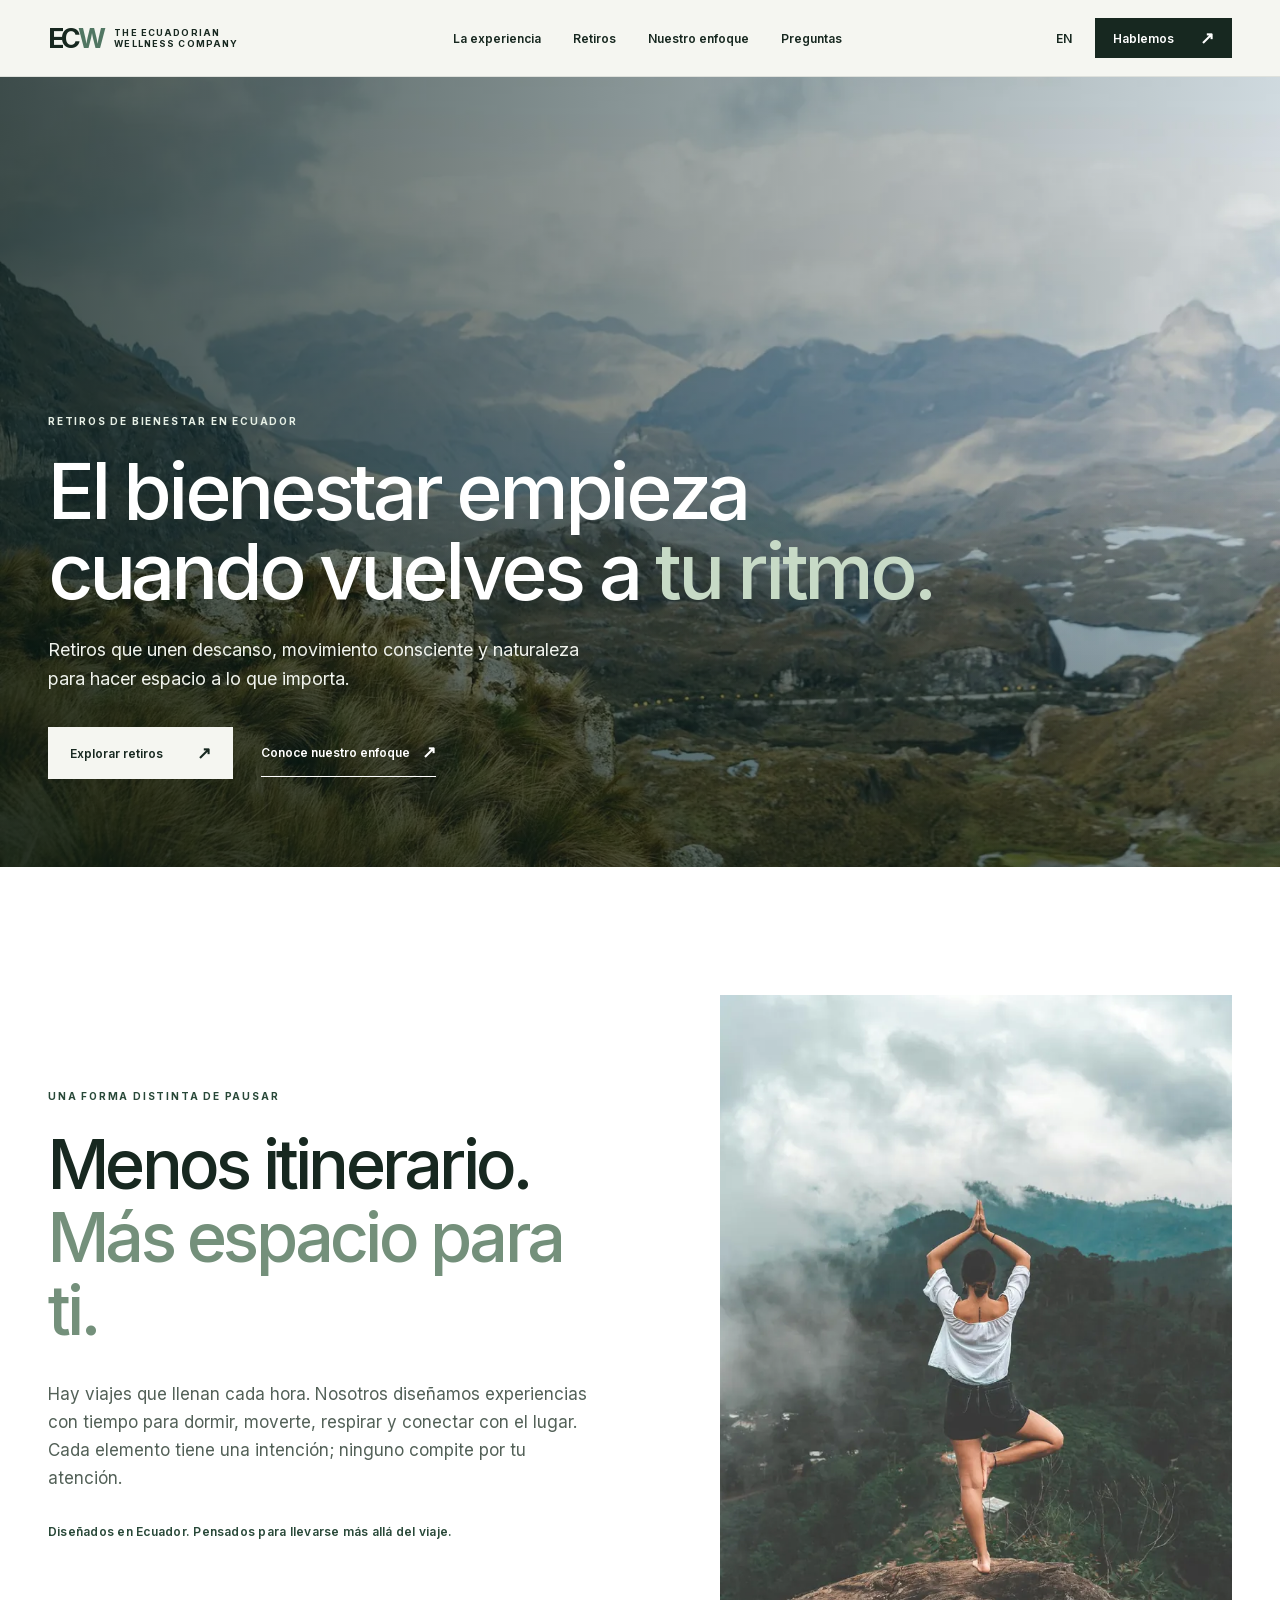
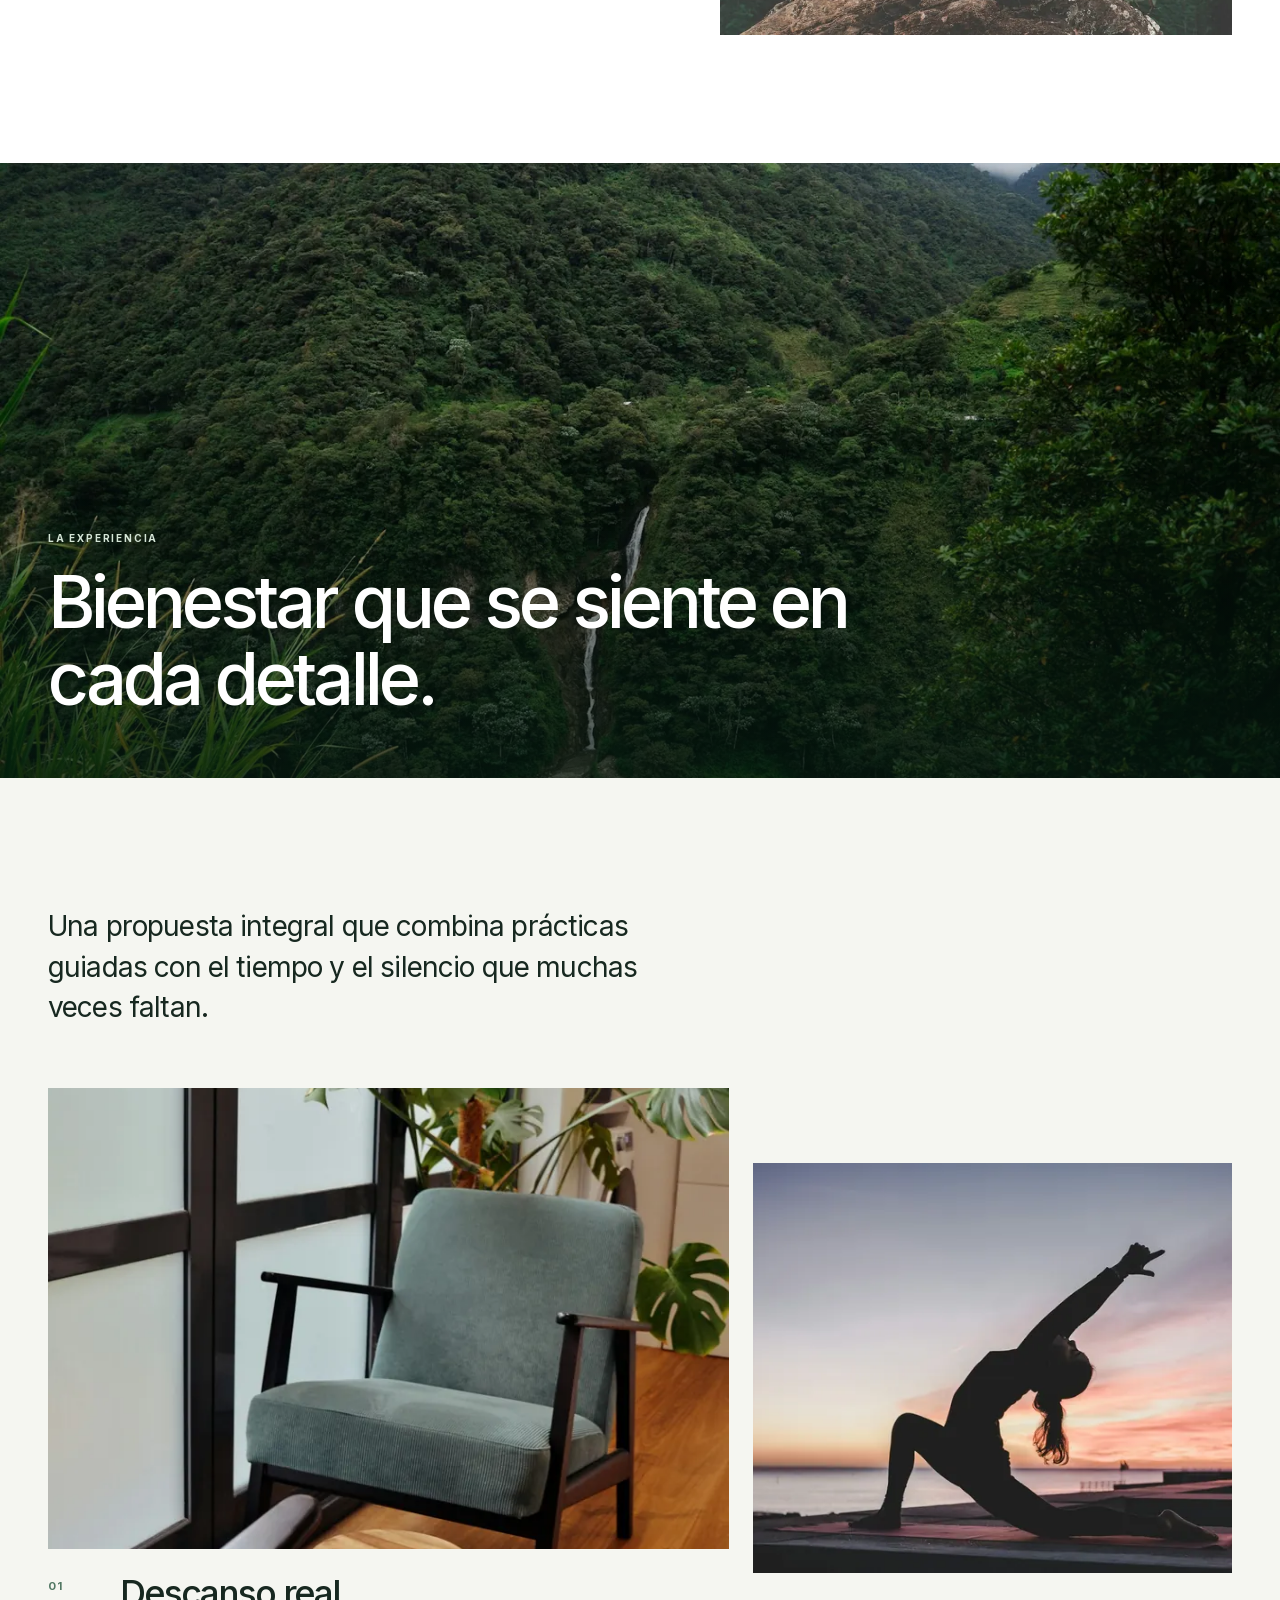
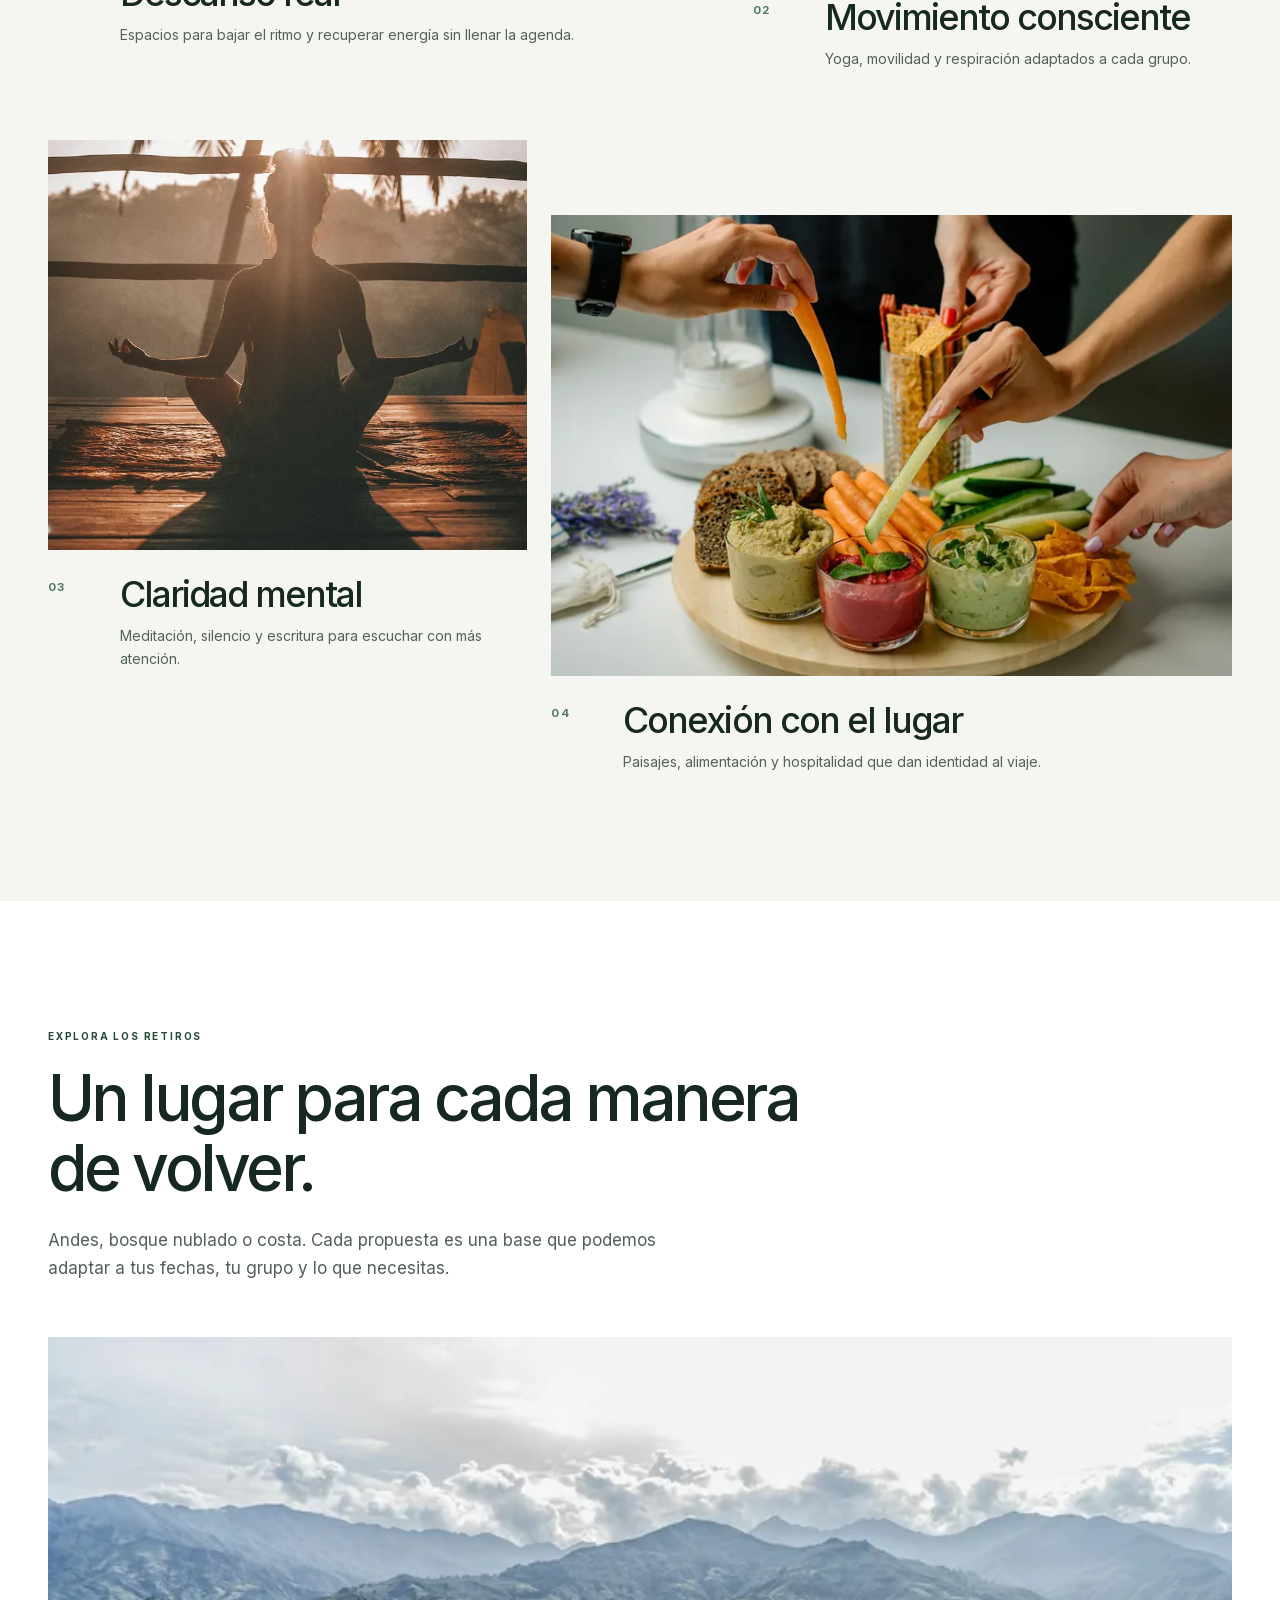
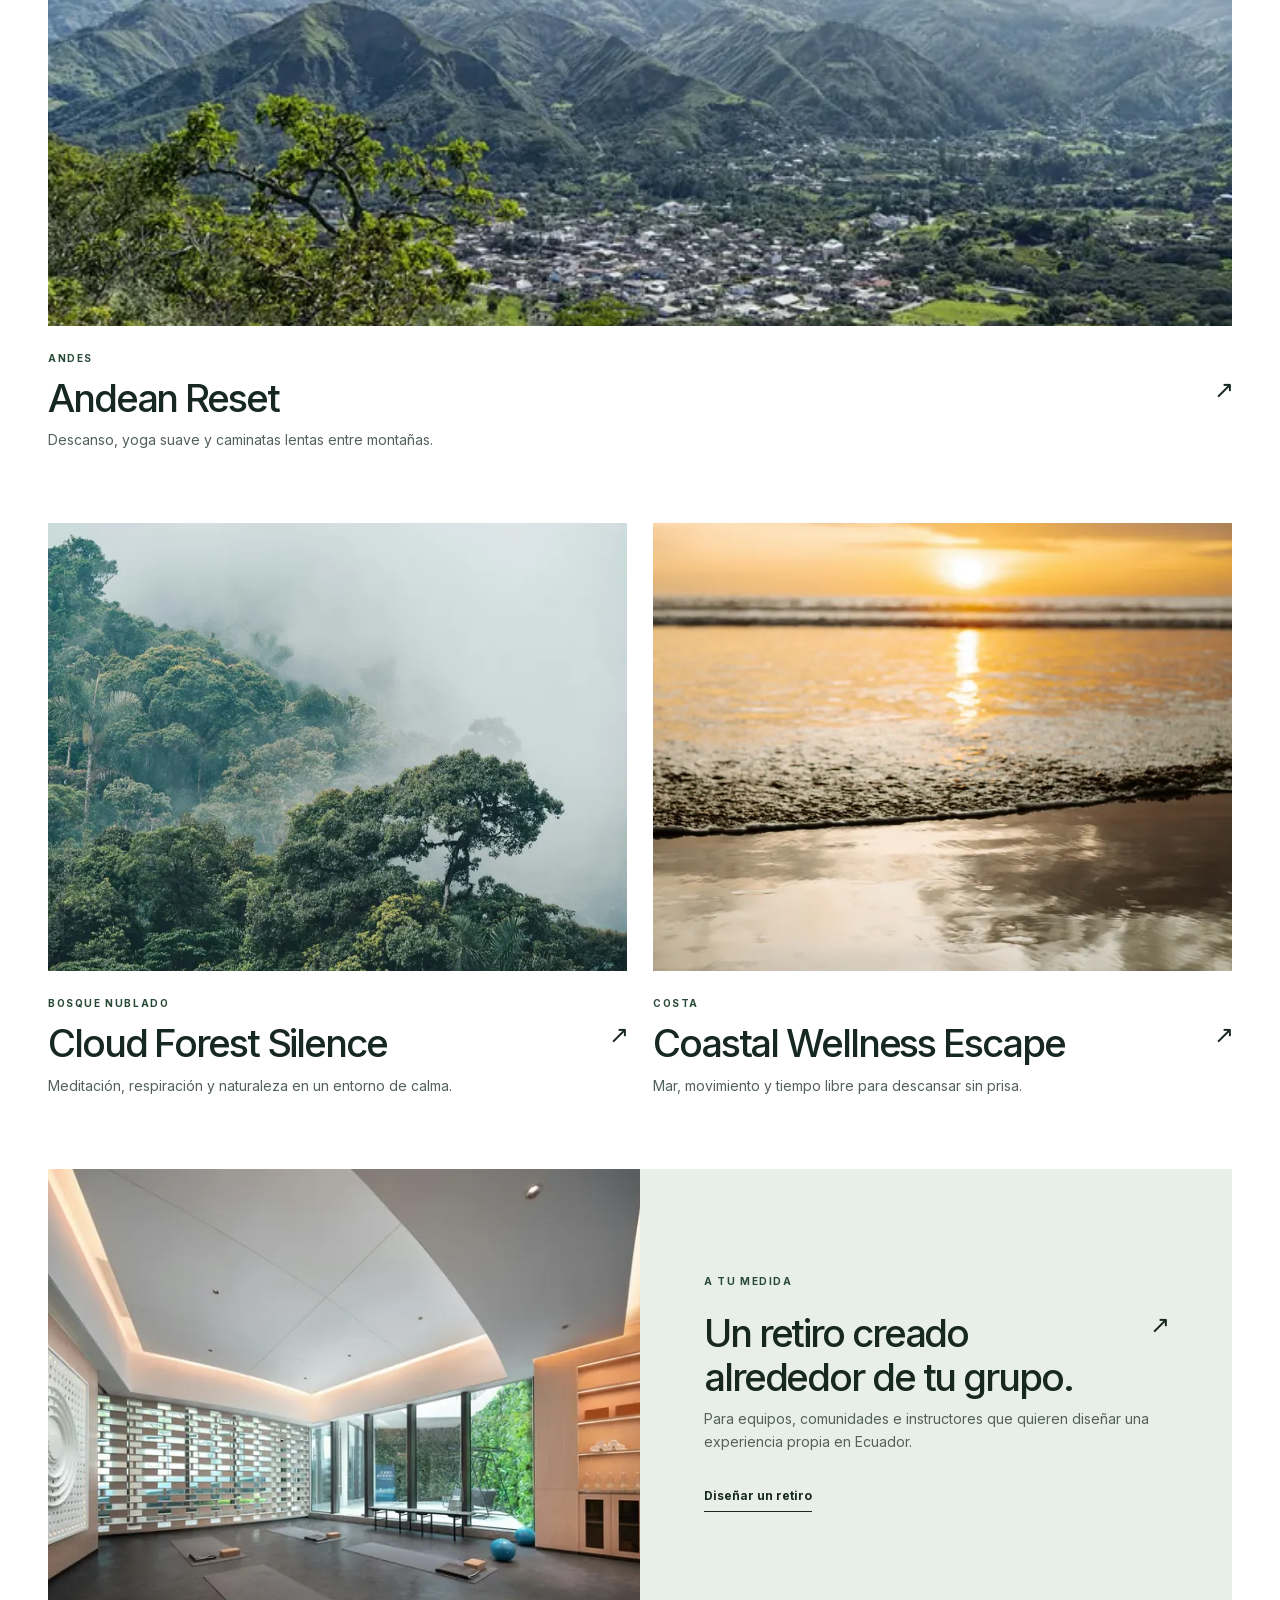
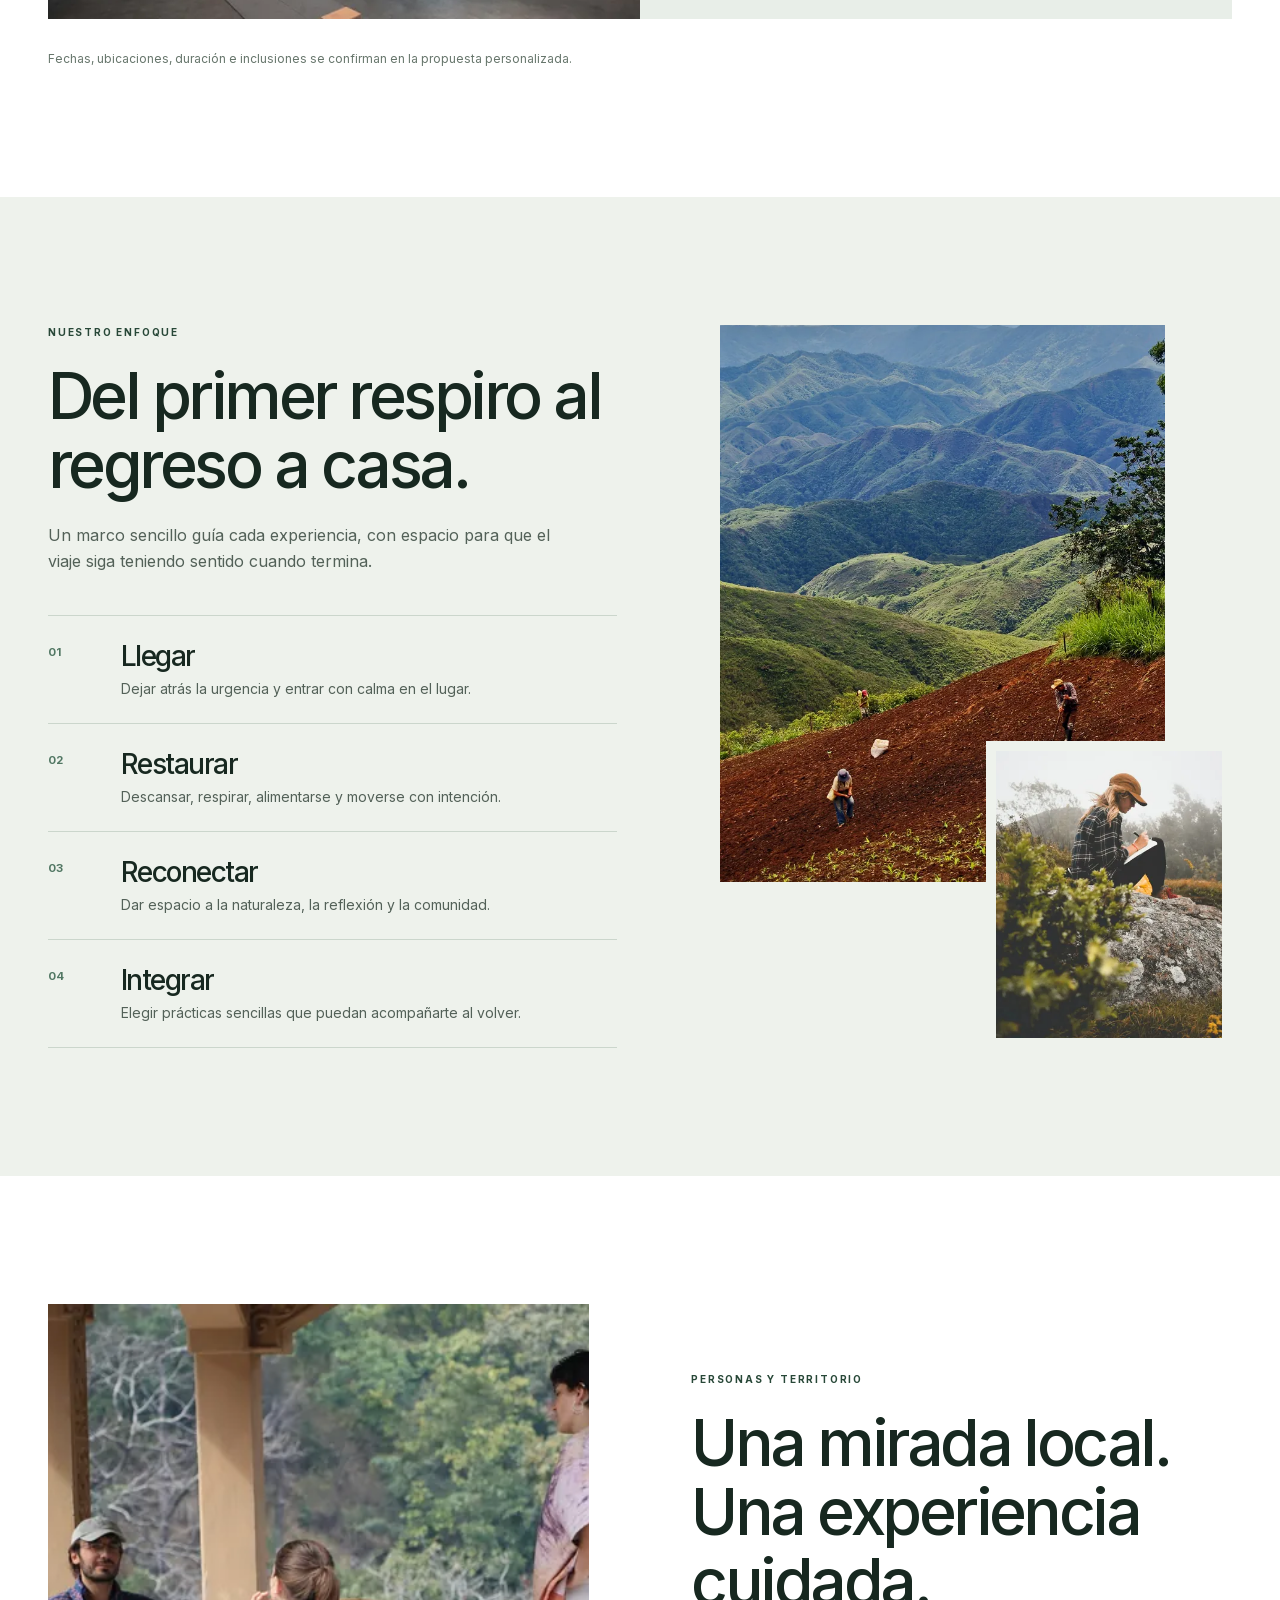
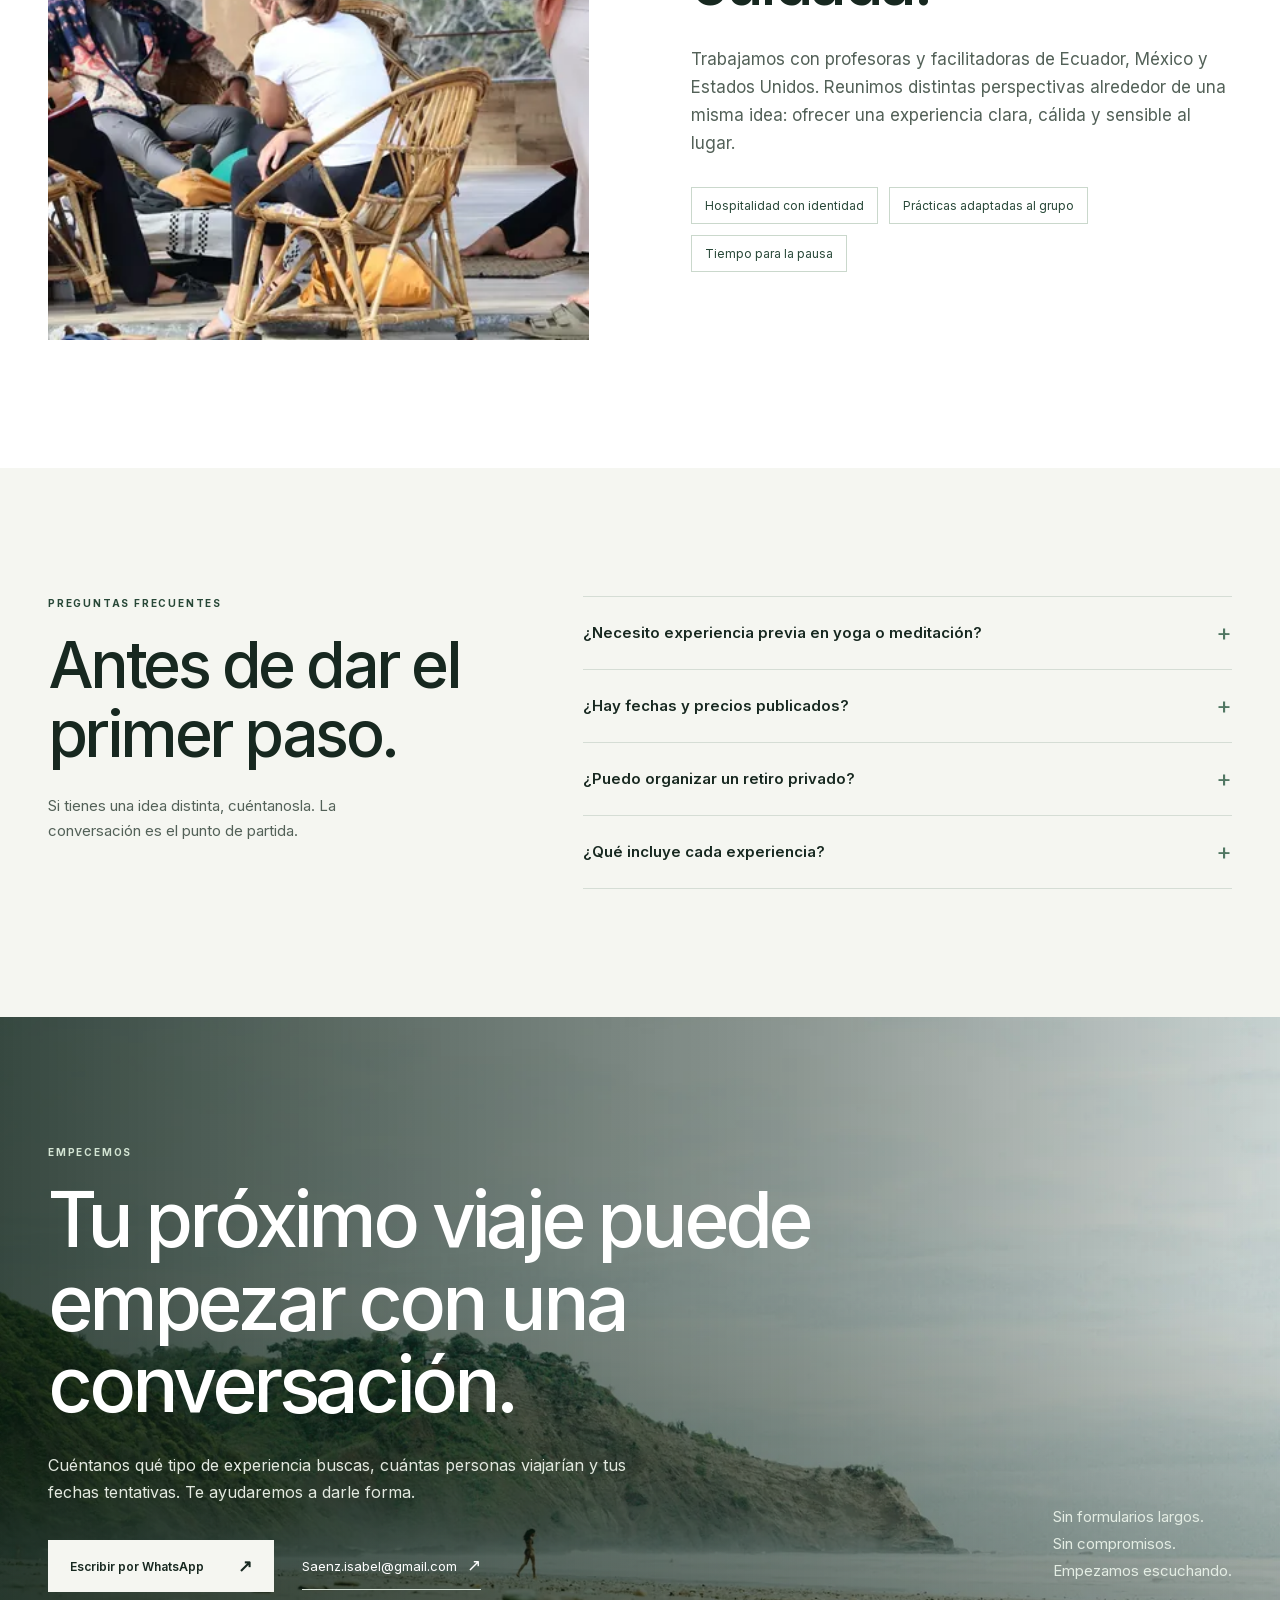
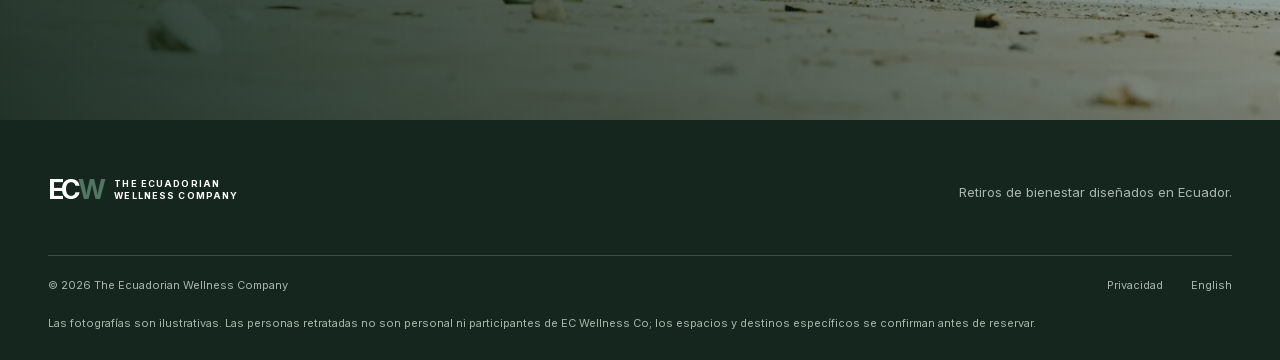
==== commit 176a9b6e: "Redesign bilingual wellness site with licensed photography" ====
--- a/index.html
+++ b/index.html
@@ -15,16 +15,17 @@
   <meta property="og:url" content="https://ecwellnessco.org/">
   <meta property="og:title" content="Retiros de bienestar en Ecuador | The Ecuadorian Wellness Company">
   <meta property="og:description" content="Un espacio para bajar el ritmo. Retiros diseñados alrededor del descanso, el movimiento y la naturaleza de Ecuador.">
-  <meta property="og:image" content="https://ecwellnessco.org/assets/andes-1536.webp">
-  <meta property="og:image:alt" content="Vista editorial de un paisaje andino al amanecer">
+  <meta property="og:image" content="https://ecwellnessco.org/assets/images/social-preview.webp">
+  <meta property="og:image:width" content="1200"><meta property="og:image:height" content="630">
+  <meta property="og:image:alt" content="Paisaje de montañas y pajonales en los Andes ecuatorianos">
   <meta name="twitter:card" content="summary_large_image">
   <meta name="twitter:title" content="Retiros de bienestar en Ecuador">
   <meta name="twitter:description" content="Descanso, yoga, meditación y naturaleza en experiencias diseñadas en Ecuador.">
-  <meta name="twitter:image" content="https://ecwellnessco.org/assets/andes-1536.webp">
+  <meta name="twitter:image" content="https://ecwellnessco.org/assets/images/social-preview.webp">
   <link rel="icon" type="image/svg+xml" href="/assets/favicon.svg">
   <link rel="preload" href="/assets/inter-latin.woff2" as="font" type="font/woff2" crossorigin>
-  <link rel="preload" as="image" href="/assets/andes-1536.webp" imagesrcset="/assets/andes-768.webp 768w, /assets/andes-1536.webp 1536w" imagesizes="(max-width: 760px) 100vw, 54vw">
-  <link rel="stylesheet" href="/styles.css?v=3">
+  <link rel="preload" as="image" href="/assets/images/andes-hero-1440.webp" imagesrcset="/assets/images/andes-hero-720.webp 720w, /assets/images/andes-hero-1440.webp 1440w" imagesizes="100vw">
+  <link rel="stylesheet" href="/styles.css?v=5">
   <script type="application/ld+json">{"@context":"https://schema.org","@type":"Organization","name":"The Ecuadorian Wellness Company","url":"https://ecwellnessco.org/","description":"Diseño de retiros de bienestar en Ecuador con yoga, meditación y naturaleza.","email":"Saenz.isabel@gmail.com","telephone":"+1-415-316-3892","areaServed":{"@type":"Country","name":"Ecuador"},"contactPoint":{"@type":"ContactPoint","contactType":"customer service","telephone":"+1-415-316-3892","email":"Saenz.isabel@gmail.com","availableLanguage":["Spanish","English"]}}</script>
   <script type="application/ld+json">{"@context":"https://schema.org","@type":"FAQPage","mainEntity":[{"@type":"Question","name":"¿Necesito experiencia previa en yoga o meditación?","acceptedAnswer":{"@type":"Answer","text":"No. Las prácticas se adaptan al grupo y pueden ser adecuadas para personas que comienzan."}},{"@type":"Question","name":"¿Hay fechas y precios publicados?","acceptedAnswer":{"@type":"Answer","text":"Las fechas, ubicaciones, precios y detalles se confirman mediante una consulta directa, según el retiro y el tamaño del grupo."}},{"@type":"Question","name":"¿Puedo organizar un retiro privado?","acceptedAnswer":{"@type":"Answer","text":"Sí. Se pueden diseñar experiencias privadas para grupos, instructores visitantes, equipos o comunidades."}}]}</script>
 </head>
@@ -39,24 +40,21 @@
     <nav class="mobile-nav" id="mobile-nav" aria-label="Navegación móvil" hidden><a href="#experiencia">La experiencia</a><a href="#retiros">Retiros</a><a href="#metodo">Nuestro enfoque</a><a href="#preguntas">Preguntas</a><a href="#contacto">Hablemos</a></nav>
   </header>
   <main id="contenido">
-    <section class="hero shell" aria-labelledby="hero-title">
-      <div class="hero-copy reveal"><p class="eyebrow"><span class="eyebrow-line"></span> RETIROS DE BIENESTAR EN ECUADOR</p><h1 id="hero-title">El bienestar empieza cuando vuelves a <em>tu ritmo.</em></h1><p class="hero-lead">Retiros que unen descanso, movimiento consciente y naturaleza para hacer espacio a lo que importa.</p><div class="hero-actions"><a class="button button-dark" href="#retiros">Explorar retiros <span aria-hidden="true">↗</span></a><a class="text-link" href="#metodo">Conoce nuestro enfoque <span aria-hidden="true">↗</span></a></div><p class="hero-note">Diseñados en Ecuador. Pensados para llevarse más allá del viaje.</p></div>
-      <figure class="hero-media reveal"><img src="/assets/andes-1536.webp" srcset="/assets/andes-768.webp 768w, /assets/andes-1536.webp 1536w" sizes="(max-width: 760px) 100vw, 54vw" width="1536" height="1024" fetchpriority="high" alt="Vista editorial de los Andes al amanecer desde una terraza de piedra"><figcaption>Un nuevo punto de partida, en Ecuador.</figcaption></figure>
+    <section class="hero" aria-labelledby="hero-title">
+      <div class="hero-photo"><img src="/assets/images/andes-hero-1440.webp" srcset="/assets/images/andes-hero-720.webp 720w, /assets/images/andes-hero-1440.webp 1440w" sizes="100vw" width="1440" height="2160" fetchpriority="high" alt="Paisaje andino con pajonales y montañas en Ecuador"></div>
+      <div class="hero-shade"></div>
+      <div class="shell hero-inner reveal"><p class="eyebrow">RETIROS DE BIENESTAR EN ECUADOR</p><h1 id="hero-title">El bienestar empieza cuando vuelves a <em>tu ritmo.</em></h1><p class="hero-lead">Retiros que unen descanso, movimiento consciente y naturaleza para hacer espacio a lo que importa.</p><div class="hero-actions"><a class="button button-light" href="#retiros">Explorar retiros <span aria-hidden="true">↗</span></a><a class="text-link" href="#metodo">Conoce nuestro enfoque <span aria-hidden="true">↗</span></a></div></div>
     </section>
-    <section class="introduction section-pad" id="experiencia" aria-labelledby="intro-title"><div class="shell intro-grid"><p class="eyebrow reveal"><span class="eyebrow-line"></span> UNA FORMA DISTINTA DE PAUSAR</p><div class="reveal"><h2 id="intro-title" class="statement">Menos itinerario.<br><span>Más espacio para ti.</span></h2><p>Hay viajes que llenan cada hora. Nosotros diseñamos experiencias con tiempo para dormir, moverte, respirar y conectar con el lugar. Cada elemento tiene una intención; ninguno compite por tu atención.</p></div></div></section>
-    <section class="pillars section-pad" aria-labelledby="pillars-title"><div class="shell pillars-layout"><figure class="pillars-image reveal"><img src="/assets/hacienda-1122.webp" srcset="/assets/hacienda-560.webp 560w, /assets/hacienda-1122.webp 1122w" sizes="(max-width: 760px) 100vw, 42vw" width="1122" height="1402" loading="lazy" decoding="async" alt="Interior cálido de una hacienda con vista a montañas verdes"></figure><div class="pillars-copy"><p class="eyebrow reveal"><span class="eyebrow-line"></span> LA EXPERIENCIA</p><h2 id="pillars-title" class="section-title reveal">Bienestar que se siente en cada detalle.</h2><p class="section-lead reveal">Una propuesta integral que combina prácticas guiadas con el tiempo y el silencio que muchas veces faltan.</p><div class="pillar-list"><article class="pillar reveal"><span>01</span><div><h3>Descanso real</h3><p>Espacios para bajar el ritmo y recuperar energía sin llenar la agenda.</p></div></article><article class="pillar reveal"><span>02</span><div><h3>Movimiento consciente</h3><p>Yoga, movilidad y respiración adaptados a cada grupo.</p></div></article><article class="pillar reveal"><span>03</span><div><h3>Claridad mental</h3><p>Meditación, silencio y escritura para escuchar con más atención.</p></div></article><article class="pillar reveal"><span>04</span><div><h3>Conexión con el lugar</h3><p>Paisajes, alimentación y hospitalidad que dan identidad al viaje.</p></div></article></div></div></div></section>
-    <section class="retreats section-pad" id="retiros" aria-labelledby="retreats-title"><div class="shell"><div class="section-heading reveal"><div><p class="eyebrow"><span class="eyebrow-line"></span> EXPLORA LOS RETIROS</p><h2 id="retreats-title" class="section-title">Un lugar para cada manera de volver.</h2></div><p>Andes, bosque nublado o costa. Cada propuesta es una base que podemos adaptar a tus fechas, tu grupo y lo que necesitas.</p></div><div class="retreat-grid">
-      <article class="retreat-card retreat-card-large reveal"><a href="#contacto" aria-label="Consultar por Andean Reset"><div class="retreat-image"><img src="/assets/andes-768.webp" srcset="/assets/andes-768.webp 768w, /assets/andes-1536.webp 1536w" sizes="(max-width: 760px) 100vw, 50vw" width="1536" height="1024" loading="lazy" decoding="async" alt="Montañas andinas al amanecer"></div><div class="retreat-info"><span>01 / ANDES</span><h3>Andean Reset <span aria-hidden="true">↗</span></h3><p>Descanso, yoga suave y caminatas lentas entre montañas.</p></div></a></article>
-      <article class="retreat-card reveal"><a href="#contacto" aria-label="Consultar por Cloud Forest Silence"><div class="retreat-image"><img src="/assets/yoga-768.webp" srcset="/assets/yoga-768.webp 768w, /assets/yoga-1536.webp 1536w" sizes="(max-width: 760px) 100vw, 40vw" width="1536" height="1024" loading="lazy" decoding="async" alt="Práctica guiada frente a un bosque nublado"></div><div class="retreat-info"><span>02 / BOSQUE NUBLADO</span><h3>Cloud Forest Silence <span aria-hidden="true">↗</span></h3><p>Meditación, respiración y naturaleza en un entorno de calma.</p></div></a></article>
-      <article class="retreat-card reveal"><a href="#contacto" aria-label="Consultar por Coastal Wellness Escape"><div class="retreat-image"><img src="/assets/costa-768.webp" srcset="/assets/costa-768.webp 768w, /assets/costa-1536.webp 1536w" sizes="(max-width: 760px) 100vw, 40vw" width="1536" height="1024" loading="lazy" decoding="async" alt="Terraza serena frente a la costa ecuatoriana"></div><div class="retreat-info"><span>03 / COSTA</span><h3>Coastal Wellness Escape <span aria-hidden="true">↗</span></h3><p>Mar, movimiento y tiempo libre para descansar sin prisa.</p></div></a></article>
-      <article class="retreat-card retreat-private reveal"><a href="#contacto" aria-label="Consultar por un retiro privado"><div class="private-inner"><span>04 / A TU MEDIDA</span><h3>Un retiro creado alrededor de tu grupo.</h3><p>Para equipos, comunidades e instructores que quieren diseñar una experiencia propia en Ecuador.</p><strong>Diseñar un retiro <span aria-hidden="true">↗</span></strong></div></a></article>
-    </div><p class="retreat-disclaimer">Fechas, ubicaciones, duración e inclusiones se confirman en la propuesta personalizada.</p></div></section>
-    <section class="method section-pad" id="metodo" aria-labelledby="method-title"><div class="shell method-grid"><div class="method-heading reveal"><p class="eyebrow"><span class="eyebrow-line"></span> NUESTRO ENFOQUE</p><h2 id="method-title" class="section-title">Del primer respiro al regreso a casa.</h2><p>Un marco sencillo guía cada experiencia, con espacio para que el viaje siga teniendo sentido cuando termina.</p></div><div class="method-steps"><article class="method-step reveal"><span>01</span><div><h3>Llegar</h3><p>Dejar atrás la urgencia y entrar con calma en el lugar.</p></div></article><article class="method-step reveal"><span>02</span><div><h3>Restaurar</h3><p>Descansar, respirar, alimentarse y moverse con intención.</p></div></article><article class="method-step reveal"><span>03</span><div><h3>Reconectar</h3><p>Dar espacio a la naturaleza, la reflexión y la comunidad.</p></div></article><article class="method-step reveal"><span>04</span><div><h3>Integrar</h3><p>Elegir prácticas sencillas que puedan acompañarte al volver.</p></div></article></div></div></section>
-    <section class="people section-pad" aria-labelledby="people-title"><div class="shell people-grid"><div class="reveal"><p class="eyebrow"><span class="eyebrow-line"></span> PERSONAS Y TERRITORIO</p><h2 id="people-title" class="section-title">Una mirada local. Una experiencia cuidada.</h2></div><div class="people-content reveal"><p>Trabajamos con profesoras y facilitadoras de Ecuador, México y Estados Unidos. Reunimos distintas perspectivas alrededor de una misma idea: ofrecer una experiencia clara, cálida y sensible al lugar.</p><div class="people-notes"><span>Hospitalidad con identidad</span><span>Prácticas adaptadas al grupo</span><span>Tiempo para la pausa</span></div></div></div></section>
-    <section class="faq section-pad" id="preguntas" aria-labelledby="faq-title"><div class="shell faq-grid"><div class="reveal"><p class="eyebrow"><span class="eyebrow-line"></span> PREGUNTAS FRECUENTES</p><h2 id="faq-title" class="section-title">Antes de dar el primer paso.</h2><p>Si tienes una idea distinta, cuéntanosla. La conversación es el punto de partida.</p></div><div class="faq-list reveal"><details><summary>¿Necesito experiencia previa en yoga o meditación?<span aria-hidden="true">+</span></summary><p>No. Las prácticas se adaptan al grupo y pueden ser adecuadas para personas que comienzan.</p></details><details><summary>¿Hay fechas y precios publicados?<span aria-hidden="true">+</span></summary><p>Las fechas, ubicaciones, precios y detalles se confirman mediante una consulta directa, según el retiro y el tamaño del grupo.</p></details><details><summary>¿Puedo organizar un retiro privado?<span aria-hidden="true">+</span></summary><p>Sí. Podemos diseñar experiencias privadas para grupos, instructores visitantes, equipos o comunidades.</p></details><details><summary>¿Qué incluye cada experiencia?<span aria-hidden="true">+</span></summary><p>Depende del programa, la ubicación y el grupo. Te compartiremos una propuesta con inclusiones y logística antes de reservar.</p></details></div></div></section>
-    <section class="contact section-pad" id="contacto" aria-labelledby="contact-title"><div class="shell contact-grid"><div class="reveal"><p class="eyebrow"><span class="eyebrow-line"></span> EMPECEMOS</p><h2 id="contact-title">Tu próximo viaje puede empezar con una conversación.</h2><p>Cuéntanos qué tipo de experiencia buscas, cuántas personas viajarían y tus fechas tentativas. Te ayudaremos a darle forma.</p><div class="contact-actions"><a class="button button-light" href="https://wa.me/14153163892?text=Hola%2C%20me%20gustar%C3%ADa%20conocer%20los%20retiros%20de%20The%20Ecuadorian%20Wellness%20Company." target="_blank" rel="noopener noreferrer">Escribir por WhatsApp <span aria-hidden="true">↗</span></a><a class="contact-email" href="mailto:Saenz.isabel@gmail.com">Saenz.isabel@gmail.com <span aria-hidden="true">↗</span></a></div></div><p class="contact-aside reveal">Sin formularios largos.<br>Sin compromisos.<br>Empezamos escuchando.</p></div></section>
+    <section class="introduction section-pad" id="experiencia" aria-labelledby="intro-title"><div class="shell intro-grid"><div class="intro-copy reveal"><p class="eyebrow">UNA FORMA DISTINTA DE PAUSAR</p><h2 id="intro-title" class="statement">Menos itinerario.<br><span>Más espacio para ti.</span></h2><p>Hay viajes que llenan cada hora. Nosotros diseñamos experiencias con tiempo para dormir, moverte, respirar y conectar con el lugar. Cada elemento tiene una intención; ninguno compite por tu atención.</p><p class="intro-note">Diseñados en Ecuador. Pensados para llevarse más allá del viaje.</p></div><figure class="intro-image reveal"><img src="/assets/images/forest-person-1440.webp" srcset="/assets/images/forest-person-720.webp 720w, /assets/images/forest-person-1440.webp 1440w" sizes="(max-width: 900px) 100vw, 50vw" width="1440" height="1800" loading="lazy" decoding="async" alt="Persona haciendo yoga frente a un bosque"></figure></div></section>
+    <section class="landscape-band" aria-label="Bienestar que se siente en cada detalle."><div class="landscape-photo"><img src="/assets/images/forest-waterfall-1440.webp" srcset="/assets/images/forest-waterfall-720.webp 720w, /assets/images/forest-waterfall-1440.webp 1440w" sizes="100vw" width="1440" height="960" loading="lazy" decoding="async" alt="Cascada entre montañas de bosque verde"></div><div class="landscape-shade"></div><div class="shell landscape-copy reveal"><p class="eyebrow">LA EXPERIENCIA</p><h2 id="pillars-title">Bienestar que se siente en cada detalle.</h2></div></section>
+    <section class="pillars section-pad" aria-labelledby="pillars-title"><div class="shell"><p class="section-intro reveal">Una propuesta integral que combina prácticas guiadas con el tiempo y el silencio que muchas veces faltan.</p><div class="pillar-grid"><article class="pillar-story reveal"><div class="pillar-photo"><img src="/assets/images/rest-nook-1440.webp" srcset="/assets/images/rest-nook-720.webp 720w, /assets/images/rest-nook-1440.webp 1440w" sizes="(max-width: 900px) 100vw, 50vw" width="1440" height="2160" loading="lazy" decoding="async" alt="Un rincón tranquilo con sillón y plantas"></div><div class="pillar-text"><span class="story-number">01</span><h3>Descanso real</h3><p>Espacios para bajar el ritmo y recuperar energía sin llenar la agenda.</p></div></article><article class="pillar-story reveal"><div class="pillar-photo"><img src="/assets/images/yoga-silhouette-1440.webp" srcset="/assets/images/yoga-silhouette-720.webp 720w, /assets/images/yoga-silhouette-1440.webp 1440w" sizes="(max-width: 900px) 100vw, 50vw" width="1440" height="908" loading="lazy" decoding="async" alt="Persona practicando yoga al atardecer"></div><div class="pillar-text"><span class="story-number">02</span><h3>Movimiento consciente</h3><p>Yoga, movilidad y respiración adaptados a cada grupo.</p></div></article><article class="pillar-story reveal"><div class="pillar-photo"><img src="/assets/images/meditation-1440.webp" srcset="/assets/images/meditation-720.webp 720w, /assets/images/meditation-1440.webp 1440w" sizes="(max-width: 900px) 100vw, 50vw" width="1440" height="1674" loading="lazy" decoding="async" alt="Persona meditando en un espacio abierto"></div><div class="pillar-text"><span class="story-number">03</span><h3>Claridad mental</h3><p>Meditación, silencio y escritura para escuchar con más atención.</p></div></article><article class="pillar-story reveal"><div class="pillar-photo"><img src="/assets/images/food-preparation-1440.webp" srcset="/assets/images/food-preparation-720.webp 720w, /assets/images/food-preparation-1440.webp 1440w" sizes="(max-width: 900px) 100vw, 50vw" width="1440" height="2160" loading="lazy" decoding="async" alt="Preparación de alimentos frescos"></div><div class="pillar-text"><span class="story-number">04</span><h3>Conexión con el lugar</h3><p>Paisajes, alimentación y hospitalidad que dan identidad al viaje.</p></div></article></div></div></section>
+    <section class="retreats section-pad" id="retiros" aria-labelledby="retreats-title"><div class="shell"><div class="section-heading reveal"><p class="eyebrow">EXPLORA LOS RETIROS</p><h2 id="retreats-title" class="section-title">Un lugar para cada manera de volver.</h2><p>Andes, bosque nublado o costa. Cada propuesta es una base que podemos adaptar a tus fechas, tu grupo y lo que necesitas.</p></div><div class="retreat-grid"><article class="retreat-card reveal"><a href="#contacto" aria-label="Consultar por Andean Reset"><div class="retreat-image"><img src="/assets/images/andes-village-1440.webp" srcset="/assets/images/andes-village-720.webp 720w, /assets/images/andes-village-1440.webp 1440w" sizes="(max-width: 900px) 100vw, 48vw" width="1440" height="960" loading="lazy" decoding="async" alt="Paisaje de montañas andinas en Ecuador"></div><div class="retreat-info"><span>ANDES</span><h3>Andean Reset<span aria-hidden="true">↗</span></h3><p>Descanso, yoga suave y caminatas lentas entre montañas.</p></div></a></article><article class="retreat-card reveal"><a href="#contacto" aria-label="Consultar por Cloud Forest Silence"><div class="retreat-image"><img src="/assets/images/cloud-forest-1440.webp" srcset="/assets/images/cloud-forest-720.webp 720w, /assets/images/cloud-forest-1440.webp 1440w" sizes="(max-width: 900px) 100vw, 48vw" width="1440" height="2160" loading="lazy" decoding="async" alt="Árboles entre la niebla de un bosque nublado"></div><div class="retreat-info"><span>BOSQUE NUBLADO</span><h3>Cloud Forest Silence<span aria-hidden="true">↗</span></h3><p>Meditación, respiración y naturaleza en un entorno de calma.</p></div></a></article><article class="retreat-card reveal"><a href="#contacto" aria-label="Consultar por Coastal Wellness Escape"><div class="retreat-image"><img src="/assets/images/coast-sunset-1440.webp" srcset="/assets/images/coast-sunset-720.webp 720w, /assets/images/coast-sunset-1440.webp 1440w" sizes="(max-width: 900px) 100vw, 48vw" width="1440" height="2160" loading="lazy" decoding="async" alt="Playa ecuatoriana al atardecer"></div><div class="retreat-info"><span>COSTA</span><h3>Coastal Wellness Escape<span aria-hidden="true">↗</span></h3><p>Mar, movimiento y tiempo libre para descansar sin prisa.</p></div></a></article><article class="retreat-card retreat-private reveal"><a href="#contacto" aria-label="Diseñar un retiro"><div class="retreat-image"><img src="/assets/images/yoga-studio-1440.webp" srcset="/assets/images/yoga-studio-720.webp 720w, /assets/images/yoga-studio-1440.webp 1440w" sizes="(max-width: 900px) 100vw, 48vw" width="1440" height="960" loading="lazy" decoding="async" alt="Sala luminosa preparada para prácticas de yoga"></div><div class="retreat-info"><span>A TU MEDIDA</span><h3>Un retiro creado alrededor de tu grupo.<span aria-hidden="true">↗</span></h3><p>Para equipos, comunidades e instructores que quieren diseñar una experiencia propia en Ecuador.</p><strong>Diseñar un retiro</strong></div></a></article></div><p class="retreat-disclaimer">Fechas, ubicaciones, duración e inclusiones se confirman en la propuesta personalizada.</p></div></section>
+    <section class="method section-pad" id="metodo" aria-labelledby="method-title"><div class="shell method-grid"><div class="method-content"><div class="method-heading reveal"><p class="eyebrow">NUESTRO ENFOQUE</p><h2 id="method-title" class="section-title">Del primer respiro al regreso a casa.</h2><p>Un marco sencillo guía cada experiencia, con espacio para que el viaje siga teniendo sentido cuando termina.</p></div><div class="method-steps"><article class="method-step reveal"><span>01</span><div><h3>Llegar</h3><p>Dejar atrás la urgencia y entrar con calma en el lugar.</p></div></article><article class="method-step reveal"><span>02</span><div><h3>Restaurar</h3><p>Descansar, respirar, alimentarse y moverse con intención.</p></div></article><article class="method-step reveal"><span>03</span><div><h3>Reconectar</h3><p>Dar espacio a la naturaleza, la reflexión y la comunidad.</p></div></article><article class="method-step reveal"><span>04</span><div><h3>Integrar</h3><p>Elegir prácticas sencillas que puedan acompañarte al volver.</p></div></article></div></div><div class="method-photos"><figure class="method-walk reveal"><img src="/assets/images/mountain-walk-1440.webp" srcset="/assets/images/mountain-walk-720.webp 720w, /assets/images/mountain-walk-1440.webp 1440w" sizes="(max-width: 900px) 100vw, 50vw" width="1440" height="2160" loading="lazy" decoding="async" alt="Personas caminando por las montañas de Ecuador"></figure><figure class="method-journal reveal"><img src="/assets/images/journaling-1440.webp" srcset="/assets/images/journaling-720.webp 720w, /assets/images/journaling-1440.webp 1440w" sizes="(max-width: 900px) 100vw, 50vw" width="1440" height="960" loading="lazy" decoding="async" alt="Persona escribiendo al aire libre entre árboles"></figure></div></div></section>
+    <section class="people section-pad" aria-labelledby="people-title"><div class="shell people-grid"><figure class="people-image reveal"><img src="/assets/images/group-porch-1440.webp" srcset="/assets/images/group-porch-720.webp 720w, /assets/images/group-porch-1440.webp 1440w" sizes="(max-width: 900px) 100vw, 50vw" width="1440" height="960" loading="lazy" decoding="async" alt="Personas conversando en una terraza"></figure><div class="people-content reveal"><p class="eyebrow">PERSONAS Y TERRITORIO</p><h2 id="people-title" class="section-title">Una mirada local. Una experiencia cuidada.</h2><p>Trabajamos con profesoras y facilitadoras de Ecuador, México y Estados Unidos. Reunimos distintas perspectivas alrededor de una misma idea: ofrecer una experiencia clara, cálida y sensible al lugar.</p><div class="people-notes"><span>Hospitalidad con identidad</span><span>Prácticas adaptadas al grupo</span><span>Tiempo para la pausa</span></div></div></div></section>
+    <section class="faq section-pad" id="preguntas" aria-labelledby="faq-title"><div class="shell faq-grid"><div class="reveal"><p class="eyebrow">PREGUNTAS FRECUENTES</p><h2 id="faq-title" class="section-title">Antes de dar el primer paso.</h2><p>Si tienes una idea distinta, cuéntanosla. La conversación es el punto de partida.</p></div><div class="faq-list reveal"><details><summary>¿Necesito experiencia previa en yoga o meditación?<span aria-hidden="true">+</span></summary><p>No. Las prácticas se adaptan al grupo y pueden ser adecuadas para personas que comienzan.</p></details><details><summary>¿Hay fechas y precios publicados?<span aria-hidden="true">+</span></summary><p>Las fechas, ubicaciones, precios y detalles se confirman mediante una consulta directa, según el retiro y el tamaño del grupo.</p></details><details><summary>¿Puedo organizar un retiro privado?<span aria-hidden="true">+</span></summary><p>Sí. Podemos diseñar experiencias privadas para grupos, instructores visitantes, equipos o comunidades.</p></details><details><summary>¿Qué incluye cada experiencia?<span aria-hidden="true">+</span></summary><p>Depende del programa, la ubicación y el grupo. Te compartiremos una propuesta con inclusiones y logística antes de reservar.</p></details></div></div></section>
+    <section class="contact" id="contacto" aria-labelledby="contact-title"><div class="contact-photo"><img src="/assets/images/coast-walk-1440.webp" srcset="/assets/images/coast-walk-720.webp 720w, /assets/images/coast-walk-1440.webp 1440w" sizes="100vw" width="1440" height="2160" loading="lazy" decoding="async" alt="Persona caminando por una playa de Ecuador"></div><div class="contact-shade"></div><div class="shell contact-grid"><div class="reveal"><p class="eyebrow">EMPECEMOS</p><h2 id="contact-title">Tu próximo viaje puede empezar con una conversación.</h2><p>Cuéntanos qué tipo de experiencia buscas, cuántas personas viajarían y tus fechas tentativas. Te ayudaremos a darle forma.</p><div class="contact-actions"><a class="button button-light" href="https://wa.me/14153163892?text=Hola%2C%20me%20gustar%C3%ADa%20conocer%20los%20retiros%20de%20The%20Ecuadorian%20Wellness%20Company." target="_blank" rel="noopener noreferrer">Escribir por WhatsApp <span aria-hidden="true">↗</span></a><a class="contact-email" href="mailto:Saenz.isabel@gmail.com">Saenz.isabel@gmail.com <span aria-hidden="true">↗</span></a></div></div><p class="contact-aside reveal">Sin formularios largos.<br>Sin compromisos.<br>Empezamos escuchando.</p></div></section>
   </main>
-  <footer class="site-footer"><div class="shell footer-top"><a class="brand" href="/" aria-label="The Ecuadorian Wellness Company, inicio"><span class="brand-mark">EC<span>W</span></span><span class="brand-name">THE ECUADORIAN<br>WELLNESS COMPANY</span></a><p>Retiros de bienestar diseñados en Ecuador.</p></div><div class="shell footer-bottom"><span>© <span id="year">2026</span> The Ecuadorian Wellness Company</span><div><a href="/privacidad.html">Privacidad</a><a href="/en/" lang="en" hreflang="en">English</a></div></div><p class="shell image-note">Las imágenes son representaciones editoriales de la experiencia. Los espacios y destinos específicos se confirman antes de reservar.</p></footer>
-  <script src="/main.js?v=2" defer></script>
+  <footer class="site-footer"><div class="shell footer-top"><a class="brand" href="/" aria-label="The Ecuadorian Wellness Company, inicio"><span class="brand-mark">EC<span>W</span></span><span class="brand-name">THE ECUADORIAN<br>WELLNESS COMPANY</span></a><p>Retiros de bienestar diseñados en Ecuador.</p></div><div class="shell footer-bottom"><span>© <span id="year">2026</span> The Ecuadorian Wellness Company</span><div><a href="/privacidad.html">Privacidad</a><a href="/en/" lang="en" hreflang="en">English</a></div></div><p class="shell image-note">Las fotografías son ilustrativas. Las personas retratadas no son personal ni participantes de EC Wellness Co; los espacios y destinos específicos se confirman antes de reservar.</p></footer>
+  <script src="/main.js?v=4" defer></script>
 </body>
 </html>
--- a/styles.css
+++ b/styles.css
@@ -1,1217 +1,180 @@
-@font-face {
-  font-family:Inter;
-  font-style:normal;
-  font-weight:400 700;
-  font-display:swap;
-  src:url(/assets/inter-latin.woff2) format("woff2")
+@font-face{font-family:Inter;src:url('/assets/inter-latin.woff2') format('woff2');font-style:normal;font-weight:400 700;font-display:swap}
+:root{--paper:#f5f6f1;--ink:#172820;--muted:#536158;--line:#d5ddd5;--accent:#517763;--accent-dark:#284838;--width:1360px;--ease:cubic-bezier(.22,1,.36,1)}
+*{box-sizing:border-box}
+html{scroll-behavior:smooth;scroll-padding-top:86px}
+body{margin:0;background:var(--paper);color:var(--ink);font-family:Inter,Arial,sans-serif;-webkit-font-smoothing:antialiased}
+body.menu-open{overflow:hidden}
+img{display:block;max-width:100%}
+figure,h1,h2,h3,p{margin:0}
+a{color:inherit;text-decoration:none}
+button{font:inherit}
+h1,h2,h3{letter-spacing:-.055em}
+p{line-height:1.65}
+::selection{background:#dbe8dd;color:var(--ink)}
+:focus-visible{outline:3px solid #a4cfac;outline-offset:4px}
+.shell{width:min(calc(100% - 96px),var(--width));margin-inline:auto}
+.section-pad{padding-block:clamp(88px,10vw,148px)}
+.skip-link{position:fixed;z-index:100;top:-70px;left:16px;padding:12px 18px;background:var(--ink);color:#fff}
+.skip-link:focus{top:16px}
+.site-header{position:sticky;z-index:50;top:0;background:rgba(245,246,241,.96);border-bottom:1px solid rgba(23,40,32,.1);backdrop-filter:blur(16px)}
+.header-inner{height:76px;display:flex;align-items:center;justify-content:space-between;gap:26px}
+.brand{display:inline-flex;align-items:center;gap:12px;flex:none}
+.brand-mark{font-size:27px;font-weight:700;letter-spacing:-.12em;line-height:1}
+.brand-mark span{color:var(--accent)}
+.brand-name{font-size:9px;font-weight:700;line-height:1.25;letter-spacing:.125em}
+.desktop-nav{display:flex;gap:clamp(18px,2.5vw,40px);align-items:center}
+.desktop-nav a,.language-link{font-size:12px;font-weight:600;transition:color .25s}
+.desktop-nav a:hover,.language-link:hover{color:var(--accent)}
+.header-actions{display:flex;gap:23px;align-items:center}
+.button{min-height:52px;display:inline-flex;align-items:center;justify-content:space-between;gap:34px;padding:0 21px;border:1px solid transparent;font-size:12px;font-weight:600;white-space:nowrap;transition:background .25s,color .25s,transform .25s}
+.button:hover{transform:translateY(-2px)}
+.button:active{transform:none}
+.button span,.text-link span,.contact-email span{font-size:17px;line-height:1;transition:transform .25s}
+.button:hover span,.text-link:hover span,.contact-email:hover span{transform:translate(2px,-2px)}
+.button-dark{background:var(--ink);color:#fff}
+.button-dark:hover{background:var(--accent-dark)}
+.button-light{background:#f5f6f1;color:var(--ink)}
+.button-light:hover{background:#fff}
+.header-cta{min-height:40px;gap:26px;padding-inline:17px}
+.menu-toggle{display:none}
+.mobile-nav[hidden]{display:none!important}
+.eyebrow{font-size:10px;font-weight:700;letter-spacing:.18em;line-height:1.4;color:var(--accent-dark)}
+.section-title{max-width:810px;font-size:clamp(44px,5vw,76px);font-weight:500;line-height:1.09}
+.hero{position:relative;isolation:isolate;min-height:min(790px,calc(100svh - 76px));display:flex;align-items:flex-end;overflow:hidden;background:#455d55;color:#fff}
+.hero-photo,.hero-shade,.landscape-photo,.landscape-shade,.contact-photo,.contact-shade{position:absolute;inset:0}
+.hero-photo img,.landscape-photo img,.contact-photo img{width:100%;height:100%;object-fit:cover}
+.hero-photo img{object-position:center 52%}
+.hero-shade{background:linear-gradient(90deg,rgba(8,25,19,.72) 0%,rgba(8,25,19,.37) 55%,rgba(8,25,19,.08) 100%),linear-gradient(0deg,rgba(8,25,19,.42),transparent 48%)}
+.hero-inner{position:relative;z-index:1;padding-block:90px 88px}
+.hero .eyebrow{color:#e7f0e6}
+.hero h1{max-width:890px;margin:23px 0 24px;font-size:clamp(52px,6.1vw,94px);line-height:1.025;font-weight:500;text-wrap:balance}
+.hero h1 em{font-style:normal;color:#c7dac6}
+.hero-lead{max-width:540px;font-size:clamp(16px,1.4vw,19px);color:#f0f3ed}
+.hero-actions{display:flex;align-items:center;gap:28px;flex-wrap:wrap;margin-top:33px}
+.text-link{display:inline-flex;align-items:center;gap:12px;min-height:48px;border-bottom:1px solid currentColor;font-size:12px;font-weight:600}
+.text-link:hover{color:#d4e9d5}
+.introduction{background:#fff}
+.intro-grid{display:grid;grid-template-columns:minmax(0,1fr) minmax(0,.9fr);gap:clamp(60px,8vw,135px);align-items:center}
+.intro-copy{max-width:590px}
+.statement{margin:25px 0 32px;font-size:clamp(48px,5.3vw,82px);font-weight:500;line-height:1.08}
+.statement span{color:#74907b}
+.intro-copy>p:not(.eyebrow){max-width:540px;color:var(--muted);font-size:17px}
+.intro-copy .intro-note{margin-top:30px;font-size:12px!important;font-weight:600;letter-spacing:.02em;color:var(--accent-dark)!important}
+.intro-image{aspect-ratio:4/5;overflow:hidden;background:#d9e1da}
+.intro-image img{width:100%;height:100%;object-fit:cover}
+.landscape-band{position:relative;isolation:isolate;min-height:clamp(430px,48vw,620px);display:flex;align-items:flex-end;overflow:hidden;background:#193529;color:#fff}
+.landscape-photo img{object-position:center 47%}
+.landscape-shade{background:linear-gradient(0deg,rgba(5,23,16,.73),rgba(5,23,16,.03) 73%)}
+.landscape-copy{position:relative;z-index:1;padding-block:60px}
+.landscape-copy .eyebrow{color:#d5e5d6}
+.landscape-copy h2{max-width:850px;margin-top:19px;font-size:clamp(42px,5.6vw,80px);font-weight:500;line-height:1.07}
+.pillars{background:var(--paper)}
+.section-intro{max-width:650px;margin:0 0 60px;font-size:clamp(20px,2.2vw,31px);line-height:1.45;letter-spacing:-.03em}
+.pillar-grid{display:grid;grid-template-columns:repeat(12,1fr);column-gap:24px;row-gap:70px}
+.pillar-story{grid-column:span 7;min-width:0}
+.pillar-story:nth-child(2),.pillar-story:nth-child(3){grid-column:span 5}
+.pillar-story:nth-child(2),.pillar-story:nth-child(4){padding-top:75px}
+.pillar-photo{height:clamp(300px,36vw,540px);overflow:hidden;background:#dae2d8}
+.pillar-story:nth-child(2) .pillar-photo,.pillar-story:nth-child(3) .pillar-photo{height:clamp(280px,32vw,430px)}
+.pillar-photo img{width:100%;height:100%;object-fit:cover;transition:transform .7s var(--ease)}
+.pillar-story:hover .pillar-photo img{transform:scale(1.035)}
+.pillar-text{display:grid;grid-template-columns:54px 1fr;gap:8px 18px;padding-top:22px}
+.story-number{grid-row:span 2;color:var(--accent);font-size:11px;font-weight:700;letter-spacing:.13em;padding-top:8px}
+.pillar-text h3{font-size:clamp(24px,2.8vw,39px);font-weight:500}
+.pillar-text p{max-width:460px;color:var(--muted);font-size:14px}
+.retreats{background:#fff}
+.section-heading{max-width:920px;margin-bottom:55px}
+.section-heading .section-title{margin:20px 0 24px}
+.section-heading>p:last-child{max-width:610px;color:var(--muted);font-size:17px}
+.retreat-grid{display:grid;grid-template-columns:1fr 1fr;gap:72px 26px}
+.retreat-card{min-width:0}
+.retreat-card:first-child{grid-column:span 2}
+.retreat-card>a{display:block;height:100%}
+.retreat-image{height:clamp(340px,35vw,510px);overflow:hidden;background:#d6dfd5}
+.retreat-card:first-child .retreat-image{height:clamp(420px,46vw,610px)}
+.retreat-image img{width:100%;height:100%;object-fit:cover;transition:transform .7s var(--ease)}
+.retreat-card:hover img{transform:scale(1.04)}
+.retreat-info{padding-top:20px}
+.retreat-info>span{color:var(--accent-dark);font-size:10px;font-weight:700;letter-spacing:.16em}
+.retreat-info h3{display:flex;align-items:start;justify-content:space-between;gap:20px;margin:10px 0 8px;font-size:clamp(28px,3vw,43px);font-weight:500;line-height:1.15}
+.retreat-info h3>span{font-size:24px;transition:transform .25s}
+.retreat-card:hover h3>span{transform:translate(3px,-3px)}
+.retreat-info p{max-width:500px;color:var(--muted);font-size:14px}
+.retreat-private{grid-column:span 2;background:#e8eee8}
+.retreat-private>a{display:grid;grid-template-columns:1fr 1fr}
+.retreat-private .retreat-image{height:450px}
+.retreat-private .retreat-info{display:flex;flex-direction:column;align-items:flex-start;justify-content:center;padding:clamp(34px,5vw,86px)}
+.retreat-private .retreat-info h3{max-width:500px;margin-top:24px}
+.retreat-private .retreat-info strong{margin-top:35px;padding-bottom:8px;border-bottom:1px solid currentColor;font-size:12px}
+.retreat-disclaimer{margin-top:30px;color:#67766c;font-size:12px}
+.method{background:#eef2ec}
+.method-grid{display:grid;grid-template-columns:1fr .9fr;gap:clamp(60px,8vw,140px)}
+.method-heading .section-title{margin:22px 0}
+.method-heading>p:last-child{max-width:510px;color:var(--muted);font-size:16px}
+.method-steps{margin-top:40px}
+.method-step{display:grid;grid-template-columns:55px 1fr;gap:18px;padding:23px 0;border-top:1px solid #cbd6cc}
+.method-step:last-child{border-bottom:1px solid #cbd6cc}
+.method-step>span{padding-top:6px;color:var(--accent);font-size:11px;font-weight:700}
+.method-step h3{margin-bottom:4px;font-size:28px;font-weight:500}
+.method-step p{max-width:430px;color:var(--muted);font-size:14px}
+.method-photos{position:relative;padding-bottom:80px}
+.method-walk{width:87%;aspect-ratio:4/5;overflow:hidden;background:#d8e0d7}
+.method-journal{position:absolute;right:0;bottom:0;width:48%;aspect-ratio:4/5;overflow:hidden;border:10px solid #eef2ec;background:#d8e0d7}
+.method-photos img{width:100%;height:100%;object-fit:cover}
+.people{background:#fff}
+.people-grid{display:grid;grid-template-columns:1fr 1fr;gap:clamp(60px,8vw,130px);align-items:center}
+.people-image{aspect-ratio:4/4.7;overflow:hidden;background:#d9e1d7}
+.people-image img{width:100%;height:100%;object-fit:cover}
+.people .section-title{margin:22px 0 28px}
+.people-content>p:not(.eyebrow){max-width:550px;color:var(--muted);font-size:17px}
+.people-notes{display:flex;flex-wrap:wrap;gap:11px;margin-top:30px}
+.people-notes span{border:1px solid #cad8cc;padding:10px 13px;font-size:12px;color:var(--accent-dark)}
+.faq{background:var(--paper)}
+.faq-grid{display:grid;grid-template-columns:.8fr 1.2fr;gap:clamp(60px,8vw,145px)}
+.faq .section-title{margin:20px 0 25px}
+.faq-grid>div:first-child>p:last-child{max-width:380px;color:var(--muted);font-size:15px}
+.faq-list{border-top:1px solid var(--line)}
+.faq details{border-bottom:1px solid var(--line)}
+.faq summary{display:flex;justify-content:space-between;align-items:center;gap:18px;padding:24px 0;cursor:pointer;font-size:15px;font-weight:600;list-style:none}
+.faq summary::-webkit-details-marker{display:none}
+.faq summary span{font-size:24px;font-weight:400;line-height:1;color:var(--accent);transition:transform .25s}
+.faq details[open] summary span{transform:rotate(45deg)}
+.faq details p{max-width:550px;margin:0 0 26px;color:var(--muted);font-size:14px}
+.faq summary:hover{color:var(--accent-dark)}
+.contact{position:relative;isolation:isolate;min-height:620px;display:flex;align-items:center;overflow:hidden;background:var(--accent-dark);color:#fff;padding-block:clamp(90px,10vw,150px)}
+.contact-photo img{object-position:center 54%}
+.contact-shade{background:linear-gradient(90deg,rgba(7,28,18,.8),rgba(7,28,18,.45) 62%,rgba(7,28,18,.17)),linear-gradient(0deg,rgba(7,28,18,.4),transparent 60%)}
+.contact-grid{position:relative;z-index:1;display:grid;grid-template-columns:1fr .45fr;gap:60px;align-items:end}
+.contact .eyebrow{color:#d4e5d4}
+.contact h2{max-width:820px;margin:20px 0 25px;font-size:clamp(48px,6vw,85px);font-weight:500;line-height:1.08}
+.contact-grid>div>p:not(.eyebrow){max-width:590px;color:#e3e9e0;font-size:16px}
+.contact-actions{display:flex;flex-wrap:wrap;align-items:center;gap:28px;margin-top:35px}
+.contact-email{display:inline-flex;align-items:center;gap:10px;min-height:48px;border-bottom:1px solid #d7e2d8;font-size:13px}
+.contact-email:hover{color:#e7f1e5}
+.contact-aside{justify-self:end;margin:0 0 8px;color:#e4ede4;font-size:15px;line-height:1.8}
+.site-footer{background:#14261e;color:#fff;padding-top:56px}
+.footer-top{display:flex;align-items:end;justify-content:space-between;gap:30px;padding-bottom:52px}
+.footer-top p{color:#a8b8ad;font-size:13px}
+.footer-bottom{display:flex;justify-content:space-between;gap:25px;padding-block:22px;border-top:1px solid #385143;color:#a8b8ad;font-size:11px}
+.footer-bottom>div{display:flex;gap:28px}
+.footer-bottom a:hover{color:#fff}
+.image-note{padding:0 0 28px;color:#a6b9aa;font-size:11px}
+.reveal{opacity:1;transform:none}
+@media(prefers-reduced-motion:no-preference){.js .reveal:not(.hero-inner){opacity:0;transform:translateY(18px);transition:opacity .7s var(--ease),transform .7s var(--ease)}.js .reveal.is-visible{opacity:1;transform:none}}
+@media(max-width:1080px){.shell{width:min(calc(100% - 64px),var(--width))}.desktop-nav{gap:15px}.desktop-nav a{font-size:11px}.header-actions{gap:15px}.method-grid{gap:54px}.people-grid{gap:55px}}
+@media(max-width:900px){
+ html{scroll-padding-top:70px}.shell{width:min(calc(100% - 40px),var(--width))}.section-pad{padding-block:80px}.header-inner{height:68px}.brand-mark{font-size:25px}.brand-name{font-size:8px}.desktop-nav,.header-cta{display:none}.header-actions{gap:17px}.language-link{font-size:13px}
+ .menu-toggle{display:flex;flex-direction:column;justify-content:center;gap:6px;width:44px;height:44px;padding:10px;border:0;background:transparent;cursor:pointer}.menu-toggle span{width:24px;height:2px;background:var(--ink);transition:transform .25s}.menu-toggle[aria-expanded="true"] span:first-child{transform:translateY(4px) rotate(45deg)}.menu-toggle[aria-expanded="true"] span:last-child{transform:translateY(-4px) rotate(-45deg)}
+ .mobile-nav{position:absolute;top:68px;left:0;right:0;display:flex;flex-direction:column;max-height:calc(100dvh - 68px);overflow:auto;padding:15px 20px 25px;background:var(--paper);box-shadow:0 25px 35px #17282022}.mobile-nav a{padding:15px 3px;border-bottom:1px solid var(--line);font-size:17px;font-weight:600}
+ .hero{min-height:clamp(620px,calc(100svh - 68px),820px)}.hero-photo img{object-position:55% center}.hero-shade{background:linear-gradient(0deg,rgba(8,25,19,.84),rgba(8,25,19,.3) 78%)}.hero-inner{padding-block:66px 48px}.hero h1{max-width:680px;font-size:clamp(46px,8.7vw,69px);margin:20px 0}.hero-lead{max-width:500px;font-size:16px}.hero-actions{gap:15px;margin-top:28px}
+ .intro-grid,.people-grid{grid-template-columns:1fr;gap:45px}.intro-image{max-height:620px;aspect-ratio:4/4.5}.landscape-band{min-height:440px}.landscape-copy{padding-block:45px}
+ .pillar-grid{grid-template-columns:1fr 1fr;gap:48px 18px}.pillar-story,.pillar-story:nth-child(2),.pillar-story:nth-child(3){grid-column:auto}.pillar-story:nth-child(2),.pillar-story:nth-child(4){padding-top:0}.pillar-photo,.pillar-story:nth-child(2) .pillar-photo,.pillar-story:nth-child(3) .pillar-photo{height:auto;aspect-ratio:4/5}.pillar-text{display:block;padding-top:16px}.story-number{display:block;margin-bottom:8px;padding:0}.pillar-text h3{font-size:24px}
+ .retreat-grid{gap:48px 18px}.retreat-image,.retreat-card:first-child .retreat-image{height:auto;aspect-ratio:4/3}.retreat-card:first-child .retreat-image{aspect-ratio:16/9}.retreat-private>a{grid-template-columns:1fr 1fr}.retreat-private .retreat-image{height:100%}.retreat-private .retreat-info{padding:26px}
+ .method-grid{grid-template-columns:1fr;gap:48px}.method-photos{max-width:630px;margin:auto}.people-image{order:2;max-height:650px;aspect-ratio:4/4.2}.people-content{order:1}.faq-grid{grid-template-columns:1fr;gap:36px}.contact-grid{grid-template-columns:1fr}.contact-aside{display:none}
 }
-
-:root {
-  --paper:#f8f9f6;
-  --white:#fff;
-  --ink:#182923;
-  --muted:#66736b;
-  --line:#dce3dc;
-  --soft:#eef2ed;
-  --accent:#5f7f6b;
-  --accent-dark:#304d3d;
-  --width:1380px;
-  --ease:cubic-bezier(.22,1,.36,1)
+@media(max-width:560px){
+ .hero h1{font-size:clamp(42px,10.8vw,60px)}.hero-actions{align-items:flex-start;flex-direction:column;gap:9px}.statement{font-size:clamp(43px,10vw,62px)}.intro-copy>p:not(.eyebrow){font-size:16px}.landscape-copy h2{font-size:clamp(40px,9vw,58px)}.section-intro{margin-bottom:38px}
+ .pillar-grid,.retreat-grid{grid-template-columns:1fr;gap:43px}.pillar-story,.pillar-story:nth-child(2),.pillar-story:nth-child(3),.retreat-card:first-child,.retreat-private{grid-column:auto}.pillar-photo,.pillar-story:nth-child(2) .pillar-photo,.pillar-story:nth-child(3) .pillar-photo{aspect-ratio:5/4}.retreat-card:first-child .retreat-image{aspect-ratio:4/3}.retreat-private>a{grid-template-columns:1fr}.retreat-private .retreat-image{height:auto;aspect-ratio:4/3}.retreat-private .retreat-info{padding:26px 24px 34px}.method-step{grid-template-columns:40px 1fr}.contact{min-height:610px}.contact h2{font-size:clamp(42px,10vw,60px)}.contact-actions{align-items:flex-start;flex-direction:column;gap:10px}.footer-top,.footer-bottom{align-items:flex-start;flex-direction:column}
 }
-
-* {
-  box-sizing:border-box
-}
-
-html {
-  scroll-behavior:smooth;
-  scroll-padding-top:84px
-}
-
-body {
-  margin:0;
-  background:var(--paper);
-  color:var(--ink);
-  font-family:Inter,Arial,sans-serif;
-  -webkit-font-smoothing:antialiased
-}
-
-body.menu-open {
-  overflow:hidden
-}
-
-img {
-  display:block;
-  max-width:100%
-}
-
-figure {
-  margin:0
-}
-
-a {
-  color:inherit;
-  text-decoration:none
-}
-
-button {
-  font:inherit
-}
-
-h1,h2,h3,p {
-  margin-top:0
-}
-
-h1,h2,h3 {
-  letter-spacing:-.055em
-}
-
-p {
-  line-height:1.65
-}
-
-::selection {
-  background:#dbe8dd;
-  color:var(--ink)
-}
-
-:focus-visible {
-  outline:2px solid var(--accent-dark);
-  outline-offset:4px
-}
-
-.shell {
-  width:min(calc(100% - 96px),var(--width));
-  margin-inline:auto
-}
-
-.section-pad {
-  padding-block:clamp(100px,11vw,176px)
-}
-
-.skip-link {
-  position:fixed;
-  z-index:100;
-  top:-60px;
-  left:16px;
-  padding:12px 18px;
-  background:var(--ink);
-  color:#fff
-}
-
-.skip-link:focus {
-  top:16px
-}
-
-.site-header {
-  position:sticky;
-  z-index:50;
-  top:0;
-  background:rgba(248,249,246,.94);
-  border-bottom:1px solid rgba(24,41,35,.07);
-  backdrop-filter:blur(18px)
-}
-
-.header-inner {
-  height:82px;
-  display:flex;
-  align-items:center;
-  justify-content:space-between;
-  gap:26px
-}
-
-.brand {
-  display:inline-flex;
-  align-items:center;
-  gap:12px;
-  flex:none
-}
-
-.brand-mark {
-  font-size:27px;
-  font-weight:700;
-  letter-spacing:-.12em;
-  line-height:1
-}
-
-.brand-mark span {
-  color:var(--accent)
-}
-
-.brand-name {
-  font-size:9px;
-  font-weight:700;
-  line-height:1.25;
-  letter-spacing:.125em
-}
-
-.desktop-nav {
-  display:flex;
-  gap:clamp(18px,2.5vw,42px);
-  align-items:center
-}
-
-.desktop-nav a,.language-link {
-  font-size:12px;
-  font-weight:600;
-  transition:color .25s
-}
-
-.desktop-nav a:hover,.language-link:hover {
-  color:var(--accent)
-}
-
-.header-actions {
-  display:flex;
-  gap:23px;
-  align-items:center
-}
-
-.button {
-  min-height:52px;
-  display:inline-flex;
-  align-items:center;
-  justify-content:space-between;
-  gap:36px;
-  padding:0 21px;
-  border:1px solid transparent;
-  font-size:12px;
-  font-weight:600;
-  letter-spacing:.005em;
-  transition:background .28s,color .28s,transform .28s,border-color .28s
-}
-
-.button:hover {
-  transform:translateY(-2px)
-}
-
-.button:active {
-  transform:translateY(0)
-}
-
-.button span,.text-link span,.contact-email span {
-  font-size:17px;
-  line-height:1;
-  transition:transform .28s
-}
-
-.button:hover span,.text-link:hover span,.contact-email:hover span {
-  transform:translate(2px,-2px)
-}
-
-.button-dark {
-  background:var(--ink);
-  color:#fff
-}
-
-.button-dark:hover {
-  background:var(--accent-dark)
-}
-
-.button-light {
-  background:#f3f7f1;
-  color:var(--ink)
-}
-
-.button-light:hover {
-  background:#fff
-}
-
-.header-cta {
-  min-height:41px;
-  gap:28px;
-  padding-inline:16px
-}
-
-.menu-toggle {
-  display:none
-}
-
-.mobile-nav[hidden] {
-  display:none!important
-}
-
-.eyebrow {
-  display:flex;
-  align-items:center;
-  gap:14px;
-  color:var(--accent-dark);
-  font-size:10px;
-  font-weight:700;
-  letter-spacing:.18em;
-  line-height:1.4
-}
-
-.eyebrow-line {
-  width:20px;
-  height:1px;
-  background:var(--accent)
-}
-
-.hero {
-  display:grid;
-  grid-template-columns:minmax(0,.84fr) minmax(0,1.16fr);
-  gap:clamp(40px,5vw,86px);
-  align-items:center;
-  min-height:calc(100dvh - 82px);
-  padding-block:42px 58px
-}
-
-.hero-copy {
-  padding-block:40px
-}
-
-.hero h1 {
-  max-width:690px;
-  margin:36px 0 30px;
-  font-size:clamp(48px,5.15vw,82px);
-  font-weight:600;
-  line-height:1.075
-}
-
-.hero h1 em {
-  font-style:normal;
-  color:var(--accent)
-}
-
-.hero-lead {
-  max-width:470px;
-  margin-bottom:30px;
-  color:#55635a;
-  font-size:clamp(16px,1.25vw,19px);
-  line-height:1.6
-}
-
-.hero-actions {
-  display:flex;
-  align-items:center;
-  gap:24px;
-  flex-wrap:wrap
-}
-
-.text-link {
-  display:inline-flex;
-  align-items:center;
-  gap:12px;
-  border-bottom:1px solid #8a9b8e;
-  padding-block:12px;
-  font-size:12px;
-  font-weight:600;
-  transition:color .25s,border-color .25s
-}
-
-.text-link:hover {
-  color:var(--accent-dark);
-  border-color:var(--accent-dark)
-}
-
-.hero-note {
-  margin:74px 0 0;
-  color:#78847b;
-  font-size:11px
-}
-
-.hero-media {
-  position:relative;
-  height:min(72vh,740px);
-  min-height:550px;
-  overflow:hidden;
-  background:#d5dcd2
-}
-
-.hero-media img {
-  width:100%;
-  height:100%;
-  object-fit:cover;
-  object-position:58% center
-}
-
-.hero-media figcaption {
-  position:absolute;
-  bottom:18px;
-  right:20px;
-  color:#fff;
-  font-size:10px;
-  font-weight:500;
-  text-shadow:0 1px 8px #182923a6
-}
-
-.introduction {
-  border-top:1px solid var(--line);
-  background:#fff
-}
-
-.intro-grid {
-  display:grid;
-  grid-template-columns:1fr 2fr;
-  gap:60px
-}
-
-.intro-grid .eyebrow {
-  align-self:start;
-  margin-top:16px
-}
-
-.statement {
-  margin:0 0 33px;
-  font-size:clamp(48px,6vw,92px);
-  line-height:1.08;
-  font-weight:500
-}
-
-.statement span {
-  color:#a0b1a3
-}
-
-.intro-grid p:not(.eyebrow) {
-  max-width:580px;
-  margin:0;
-  color:var(--muted);
-  font-size:17px;
-  line-height:1.8
-}
-
-.pillars {
-  background:var(--soft)
-}
-
-.pillars-layout {
-  display:grid;
-  grid-template-columns:minmax(0,.9fr) minmax(0,1.1fr);
-  align-items:center;
-  gap:clamp(70px,9vw,170px)
-}
-
-.pillars-image {
-  height:700px;
-  max-height:72vw;
-  overflow:hidden;
-  background:#c6d3c9
-}
-
-.pillars-image img {
-  width:100%;
-  height:100%;
-  object-fit:cover
-}
-
-.section-title {
-  max-width:750px;
-  margin:25px 0 22px;
-  font-size:clamp(44px,4.6vw,70px);
-  font-weight:500;
-  line-height:1.12
-}
-
-.section-lead {
-  max-width:580px;
-  margin-bottom:36px;
-  color:var(--muted);
-  font-size:16px
-}
-
-.pillar-list {
-  border-top:1px solid #cbd6cd
-}
-
-.pillar {
-  display:grid;
-  grid-template-columns:64px 1fr;
-  gap:16px;
-  padding:22px 0 20px;
-  border-bottom:1px solid #cbd6cd
-}
-
-.pillar>span,.method-step>span {
-  color:var(--accent);
-  font-size:11px;
-  font-weight:600;
-  letter-spacing:.1em
-}
-
-.pillar h3 {
-  margin:0 0 5px;
-  font-size:20px;
-  font-weight:600;
-  letter-spacing:-.035em
-}
-
-.pillar p {
-  max-width:430px;
-  margin:0;
-  color:var(--muted);
-  font-size:13px
-}
-
-.retreats {
-  background:#fff
-}
-
-.section-heading {
-  display:flex;
-  align-items:end;
-  justify-content:space-between;
-  gap:80px;
-  margin-bottom:56px
-}
-
-.section-heading .section-title {
-  max-width:740px;
-  margin-bottom:0
-}
-
-.section-heading>p {
-  max-width:340px;
-  margin:0 0 7px;
-  color:var(--muted);
-  font-size:14px
-}
-
-.retreat-grid {
-  display:grid;
-  grid-template-columns:1.1fr .9fr;
-  gap:52px 28px
-}
-
-.retreat-card {
-  min-width:0
-}
-
-.retreat-card a {
-  display:block;
-  height:100%
-}
-
-.retreat-image {
-  height:330px;
-  overflow:hidden;
-  background:#d8dfd6
-}
-
-.retreat-card-large .retreat-image {
-  height:445px
-}
-
-.retreat-image img {
-  width:100%;
-  height:100%;
-  object-fit:cover;
-  transition:transform .7s var(--ease)
-}
-
-.retreat-card:hover img {
-  transform:scale(1.045)
-}
-
-.retreat-info {
-  padding-top:18px
-}
-
-.retreat-info>span,.private-inner>span {
-  color:var(--accent);
-  font-size:10px;
-  font-weight:700;
-  letter-spacing:.14em
-}
-
-.retreat-info h3 {
-  display:flex;
-  justify-content:space-between;
-  gap:12px;
-  margin:12px 0 7px;
-  font-size:clamp(24px,2.3vw,33px);
-  font-weight:500
-}
-
-.retreat-info h3 span {
-  font-size:23px;
-  transition:transform .3s
-}
-
-.retreat-card:hover .retreat-info h3 span {
-  transform:translate(3px,-3px)
-}
-
-.retreat-info p {
-  margin:0;
-  color:var(--muted);
-  font-size:14px
-}
-
-.retreat-private {
-  background:#e9f0e9
-}
-
-.private-inner {
-  height:100%;
-  min-height:330px;
-  padding:clamp(30px,4vw,56px);
-  display:flex;
-  flex-direction:column;
-  align-items:flex-start
-}
-
-.private-inner h3 {
-  max-width:500px;
-  margin:45px 0 14px;
-  font-size:clamp(30px,3vw,44px);
-  font-weight:500;
-  line-height:1.15
-}
-
-.private-inner p {
-  max-width:450px;
-  color:var(--muted);
-  font-size:14px
-}
-
-.private-inner strong {
-  display:flex;
-  gap:20px;
-  align-items:center;
-  margin-top:auto;
-  border-bottom:1px solid var(--accent-dark);
-  padding-bottom:8px;
-  font-size:12px;
-  font-weight:600
-}
-
-.private-inner strong span {
-  font-size:18px;
-  transition:transform .3s
-}
-
-.retreat-private:hover strong span {
-  transform:translate(3px,-3px)
-}
-
-.retreat-disclaimer {
-  margin:35px 0 0;
-  color:#829088;
-  font-size:11px
-}
-
-.method {
-  background:var(--paper)
-}
-
-.method-grid {
-  display:grid;
-  grid-template-columns:1fr 1fr;
-  gap:clamp(80px,12vw,210px)
-}
-
-.method-heading {
-  position:sticky;
-  top:160px;
-  align-self:start
-}
-
-.method-heading .section-title {
-  max-width:580px
-}
-
-.method-heading>p:last-child {
-  max-width:440px;
-  color:var(--muted);
-  font-size:15px
-}
-
-.method-steps {
-  border-top:1px solid var(--line)
-}
-
-.method-step {
-  display:grid;
-  grid-template-columns:90px 1fr;
-  gap:20px;
-  padding:33px 0 36px;
-  border-bottom:1px solid var(--line)
-}
-
-.method-step h3 {
-  margin:0 0 8px;
-  font-size:31px;
-  font-weight:500
-}
-
-.method-step p {
-  max-width:420px;
-  margin:0;
-  color:var(--muted);
-  font-size:14px
-}
-
-.people {
-  background:#dfe9df
-}
-
-.people-grid {
-  display:grid;
-  grid-template-columns:1.25fr .75fr;
-  gap:clamp(70px,10vw,180px);
-  align-items:end
-}
-
-.people .section-title {
-  margin-bottom:0
-}
-
-.people-content>p {
-  max-width:450px;
-  margin-bottom:45px;
-  font-size:17px;
-  line-height:1.8
-}
-
-.people-notes {
-  display:flex;
-  flex-direction:column;
-  border-top:1px solid #bfd0c2
-}
-
-.people-notes span {
-  padding:13px 0;
-  border-bottom:1px solid #bfd0c2;
-  color:#486354;
-  font-size:12px;
-  font-weight:600
-}
-
-.faq {
-  background:#fff
-}
-
-.faq-grid {
-  display:grid;
-  grid-template-columns:.85fr 1.15fr;
-  gap:clamp(80px,10vw,170px)
-}
-
-.faq-grid>div:first-child>p:last-child {
-  max-width:320px;
-  color:var(--muted);
-  font-size:14px
-}
-
-.faq-list {
-  border-top:1px solid var(--line)
-}
-
-.faq details {
-  border-bottom:1px solid var(--line)
-}
-
-.faq summary {
-  display:flex;
-  justify-content:space-between;
-  gap:18px;
-  align-items:center;
-  padding:26px 0;
-  cursor:pointer;
-  font-size:15px;
-  font-weight:600;
-  list-style:none
-}
-
-.faq summary::-webkit-details-marker {
-  display:none
-}
-
-.faq summary span {
-  font-size:24px;
-  font-weight:400;
-  line-height:1;
-  color:var(--accent);
-  transition:transform .25s
-}
-
-.faq details[open] summary span {
-  transform:rotate(45deg)
-}
-
-.faq details p {
-  max-width:550px;
-  margin:-4px 0 24px;
-  color:var(--muted);
-  font-size:14px
-}
-
-.faq summary:hover {
-  color:var(--accent-dark)
-}
-
-.contact {
-  background:var(--accent-dark);
-  color:#fff
-}
-
-.contact-grid {
-  display:grid;
-  grid-template-columns:1.35fr .65fr;
-  align-items:end;
-  gap:100px
-}
-
-.contact .eyebrow {
-  color:#c9ddcb
-}
-
-.contact .eyebrow-line {
-  background:#c9ddcb
-}
-
-.contact h2 {
-  max-width:820px;
-  margin:28px 0 26px;
-  font-size:clamp(48px,6vw,88px);
-  line-height:1.12;
-  font-weight:500
-}
-
-.contact-grid>div>p:not(.eyebrow) {
-  max-width:600px;
-  color:#cbd9cf;
-  font-size:16px
-}
-
-.contact-actions {
-  display:flex;
-  align-items:center;
-  gap:30px;
-  flex-wrap:wrap;
-  margin-top:40px
-}
-
-.contact-email {
-  display:inline-flex;
-  align-items:center;
-  gap:12px;
-  border-bottom:1px solid #9db7a4;
-  padding-block:12px;
-  font-size:13px;
-  transition:color .25s
-}
-
-.contact-email:hover {
-  color:#d1e2d4
-}
-
-.contact-aside {
-  margin:0 0 10px;
-  color:#d1dfd4;
-  font-size:17px;
-  line-height:2.1
-}
-
-.site-footer {
-  background:#14261e;
-  color:#fff;
-  padding-top:62px
-}
-
-.footer-top {
-  display:flex;
-  align-items:end;
-  justify-content:space-between;
-  gap:30px;
-  padding-bottom:56px
-}
-
-.footer-top p {
-  margin:0;
-  color:#a8b8ad;
-  font-size:13px
-}
-
-.footer-bottom {
-  display:flex;
-  justify-content:space-between;
-  gap:25px;
-  padding-block:22px;
-  border-top:1px solid #385143;
-  color:#a8b8ad;
-  font-size:11px
-}
-
-.footer-bottom>div {
-  display:flex;
-  gap:28px
-}
-
-.footer-bottom a:hover {
-  color:#fff
-}
-
-.image-note {
-  margin:0;
-  padding:0 0 30px;
-  color:#789180;
-  font-size:10px
-}
-
-.reveal {
-  opacity:1;
-  transform:none
-}
-
-@media (prefers-reduced-motion:no-preference) {
-  .js .reveal {
-    opacity:0;
-    transform:translateY(20px);
-    transition:opacity .8s var(--ease),transform .8s var(--ease)
-  }
-
-  .js .reveal.is-visible {
-    opacity:1;
-    transform:none
-  }
-
-}
-
-@media(max-width:1080px) {
-  .shell {
-    width:min(calc(100% - 64px),var(--width))
-  }
-
-  .desktop-nav {
-    gap:18px
-  }
-
-  .desktop-nav a {
-    font-size:11px
-  }
-
-  .header-actions {
-    gap:15px
-  }
-
-  .hero {
-    gap:40px
-  }
-
-  .hero h1 {
-    font-size:clamp(48px,5.2vw,68px)
-  }
-
-  .pillars-layout {
-    gap:60px
-  }
-
-  .section-heading {
-    gap:40px
-  }
-
-}
-
-@media(max-width:760px) {
-  html {
-    scroll-padding-top:70px
-  }
-
-  .shell {
-    width:calc(100% - 40px)
-  }
-
-  .header-inner {
-    height:70px
-  }
-
-  .brand-mark {
-    font-size:25px
-  }
-
-  .brand-name {
-    font-size:8px
-  }
-
-  .desktop-nav,.header-cta {
-    display:none
-  }
-
-  .header-actions {
-    gap:24px
-  }
-
-  .menu-toggle {
-    display:flex;
-    width:34px;
-    height:34px;
-    border:0;
-    background:none;
-    padding:7px 0;
-    flex-direction:column;
-    justify-content:center;
-    gap:6px
-  }
-
-  .menu-toggle span {
-    display:block;
-    width:100%;
-    height:1px;
-    background:var(--ink);
-    transition:transform .25s
-  }
-
-  .menu-open .menu-toggle span:first-child {
-    transform:translateY(3.5px) rotate(45deg)
-  }
-
-  .menu-open .menu-toggle span:last-child {
-    transform:translateY(-3.5px) rotate(-45deg)
-  }
-
-  .mobile-nav {
-    position:absolute;
-    left:0;
-    right:0;
-    top:69px;
-    display:flex;
-    flex-direction:column;
-    gap:0;
-    background:var(--paper);
-    border-bottom:1px solid var(--line);
-    padding:15px 20px 27px
-  }
-
-  .mobile-nav a {
-    padding:15px 0;
-    border-bottom:1px solid var(--line);
-    font-size:16px;
-    font-weight:500
-  }
-
-  .section-pad {
-    padding-block:92px
-  }
-
-  .hero {
-    min-height:0;
-    grid-template-columns:1fr;
-    gap:18px;
-    padding-block:64px 0
-  }
-
-  .hero-copy {
-    padding:0
-  }
-
-  .hero h1 {
-    max-width:600px;
-    margin:25px 0 23px;
-    font-size:clamp(50px,11vw,74px)
-  }
-
-  .hero-lead {
-    font-size:16px
-  }
-
-  .hero-actions {
-    gap:20px
-  }
-
-  .hero-note {
-    margin:37px 0 0;
-    font-size:10px
-  }
-
-  .hero-media {
-    height:420px;
-    min-height:0;
-    margin-inline:-20px
-  }
-
-  .hero-media figcaption {
-    font-size:9px
-  }
-
-  .intro-grid,.pillars-layout,.method-grid,.people-grid,.faq-grid,.contact-grid {
-    grid-template-columns:1fr;
-    gap:38px
-  }
-
-  .intro-grid .eyebrow {
-    margin:0
-  }
-
-  .statement {
-    font-size:clamp(46px,9vw,68px)
-  }
-
-  .intro-grid p:not(.eyebrow) {
-    font-size:15px
-  }
-
-  .pillars-image {
-    height:520px;
-    max-height:none
-  }
-
-  .pillars-copy {
-    order:-1
-  }
-
-  .section-title {
-    font-size:clamp(43px,9vw,63px)
-  }
-
-  .pillar-list {
-    margin-top:30px
-  }
-
-  .section-heading {
-    display:block;
-    margin-bottom:35px
-  }
-
-  .section-heading>p {
-    max-width:540px;
-    margin-top:18px
-  }
-
-  .retreat-grid {
-    grid-template-columns:1fr;
-    gap:42px
-  }
-
-  .retreat-image,.retreat-card-large .retreat-image {
-    height:300px
-  }
-
-  .retreat-info h3 {
-    font-size:27px
-  }
-
-  .private-inner {
-    min-height:320px
-  }
-
-  .private-inner h3 {
-    font-size:37px
-  }
-
-  .method-heading {
-    position:static
-  }
-
-  .method-steps {
-    margin-top:6px
-  }
-
-  .method-step {
-    grid-template-columns:60px 1fr
-  }
-
-  .people-content>p {
-    font-size:16px
-  }
-
-  .faq-grid {
-    gap:30px
-  }
-
-  .contact-grid {
-    gap:55px
-  }
-
-  .contact h2 {
-    font-size:clamp(46px,10vw,70px)
-  }
-
-  .contact-aside {
-    font-size:14px
-  }
-
-  .footer-top {
-    display:block
-  }
-
-  .footer-top p {
-    margin-top:25px
-  }
-
-  .footer-bottom {
-    flex-direction:column
-  }
-
-  .footer-bottom>div {
-    gap:20px
-  }
-
-}
-
-@media(max-width:430px) {
-  .shell {
-    width:calc(100% - 36px)
-  }
-
-  .hero {
-    padding-top:48px
-  }
-
-  .hero h1 {
-    font-size:47px
-  }
-
-  .hero-actions {
-    align-items:flex-start;
-    flex-direction:column;
-    gap:12px
-  }
-
-  .hero-media {
-    height:355px;
-    margin-inline:-18px
-  }
-
-  .hero-note {
-    margin-top:27px
-  }
-
-  .section-pad {
-    padding-block:78px
-  }
-
-  .statement {
-    font-size:45px
-  }
-
-  .pillars-image {
-    height:430px
-  }
-
-  .pillar {
-    grid-template-columns:45px 1fr
-  }
-
-  .retreat-image,.retreat-card-large .retreat-image {
-    height:245px
-  }
-
-  .method-step h3 {
-    font-size:27px
-  }
-
-  .contact-actions {
-    align-items:flex-start;
-    flex-direction:column;
-    gap:15px
-  }
-
-  .contact h2 {
-    font-size:44px
-  }
-
-}
-
-@media(prefers-reduced-motion:reduce) {
-  html {
-    scroll-behavior:auto
-  }
-
-  *,*::before,*::after {
-    animation-duration:.01ms!important;
-    transition-duration:.01ms!important
-  }
-
-}
+@media(max-width:360px){.shell{width:min(calc(100% - 32px),var(--width))}.brand-name{font-size:7px}.hero h1{font-size:41px}.button{gap:20px}.contact-email{font-size:12px}}
+@media(prefers-reduced-motion:reduce){html{scroll-behavior:auto}*,*::before,*::after{animation-duration:.01ms!important;transition-duration:.01ms!important}}
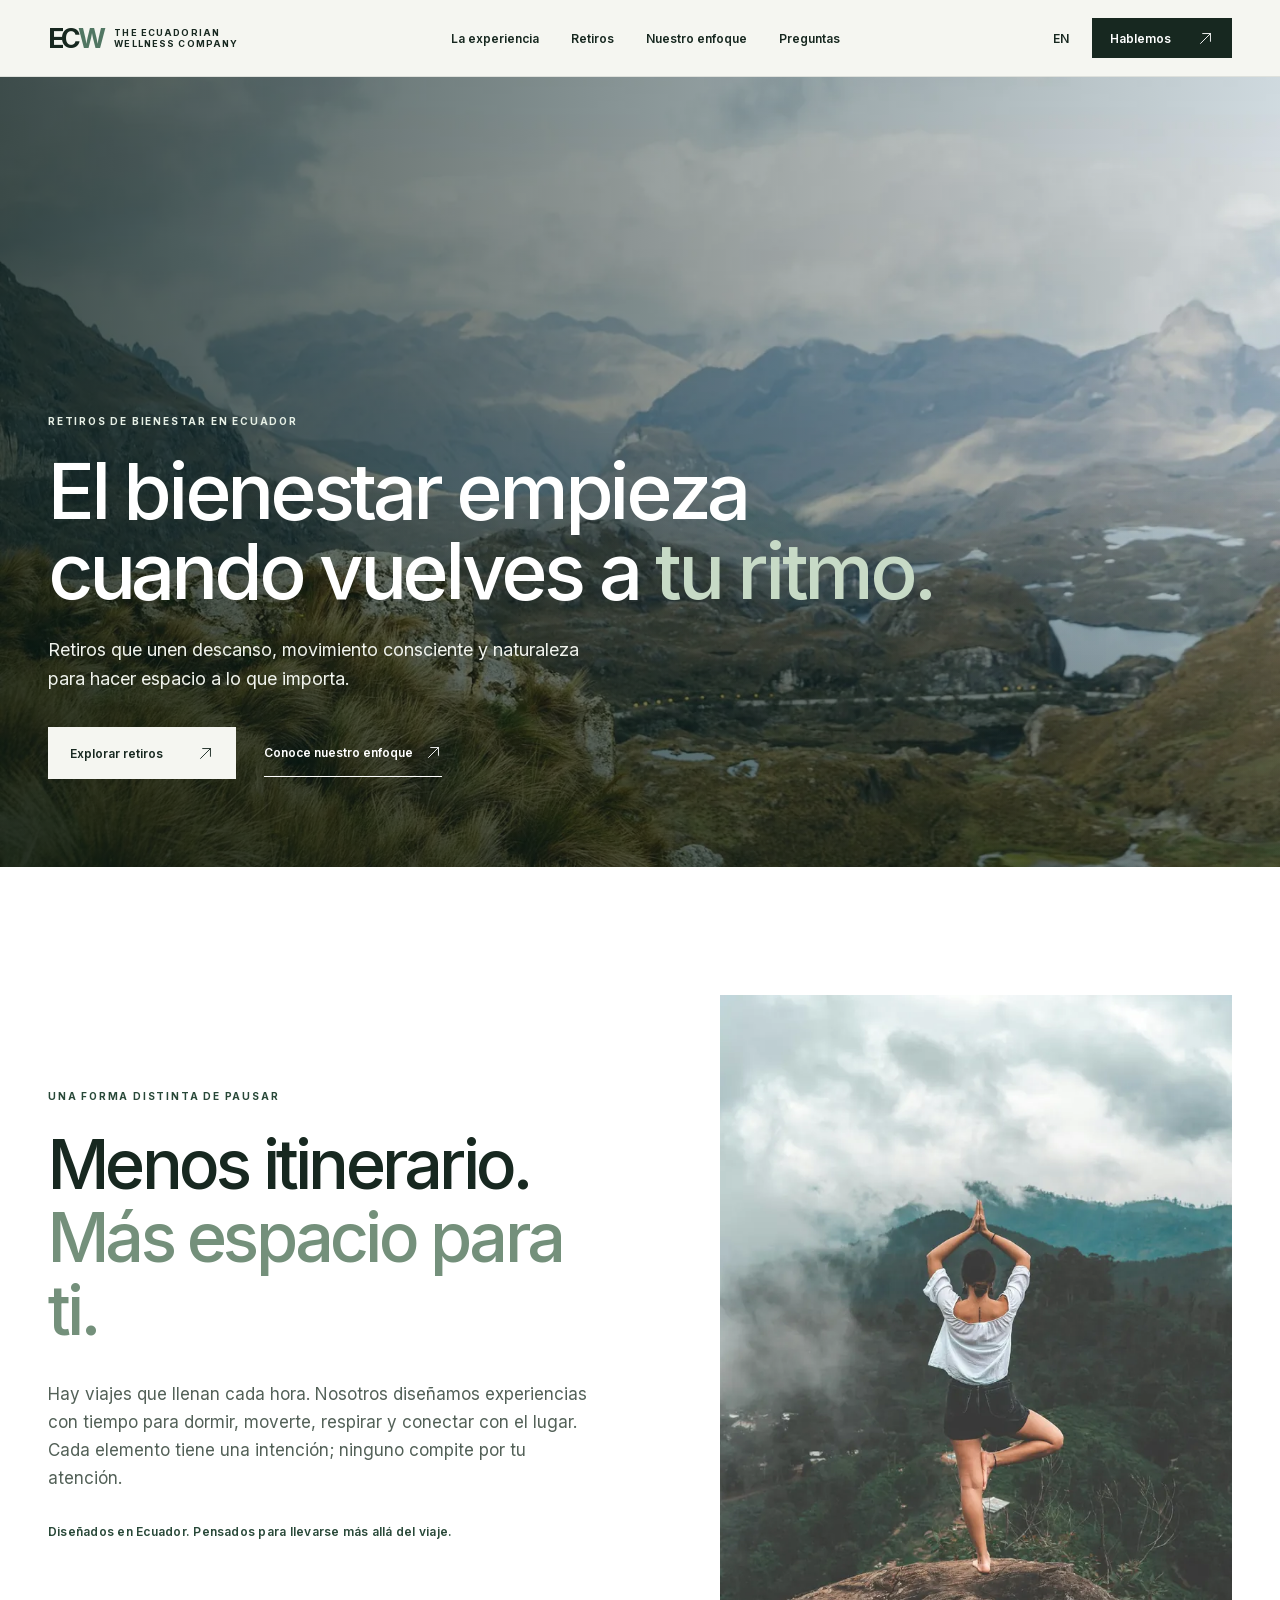
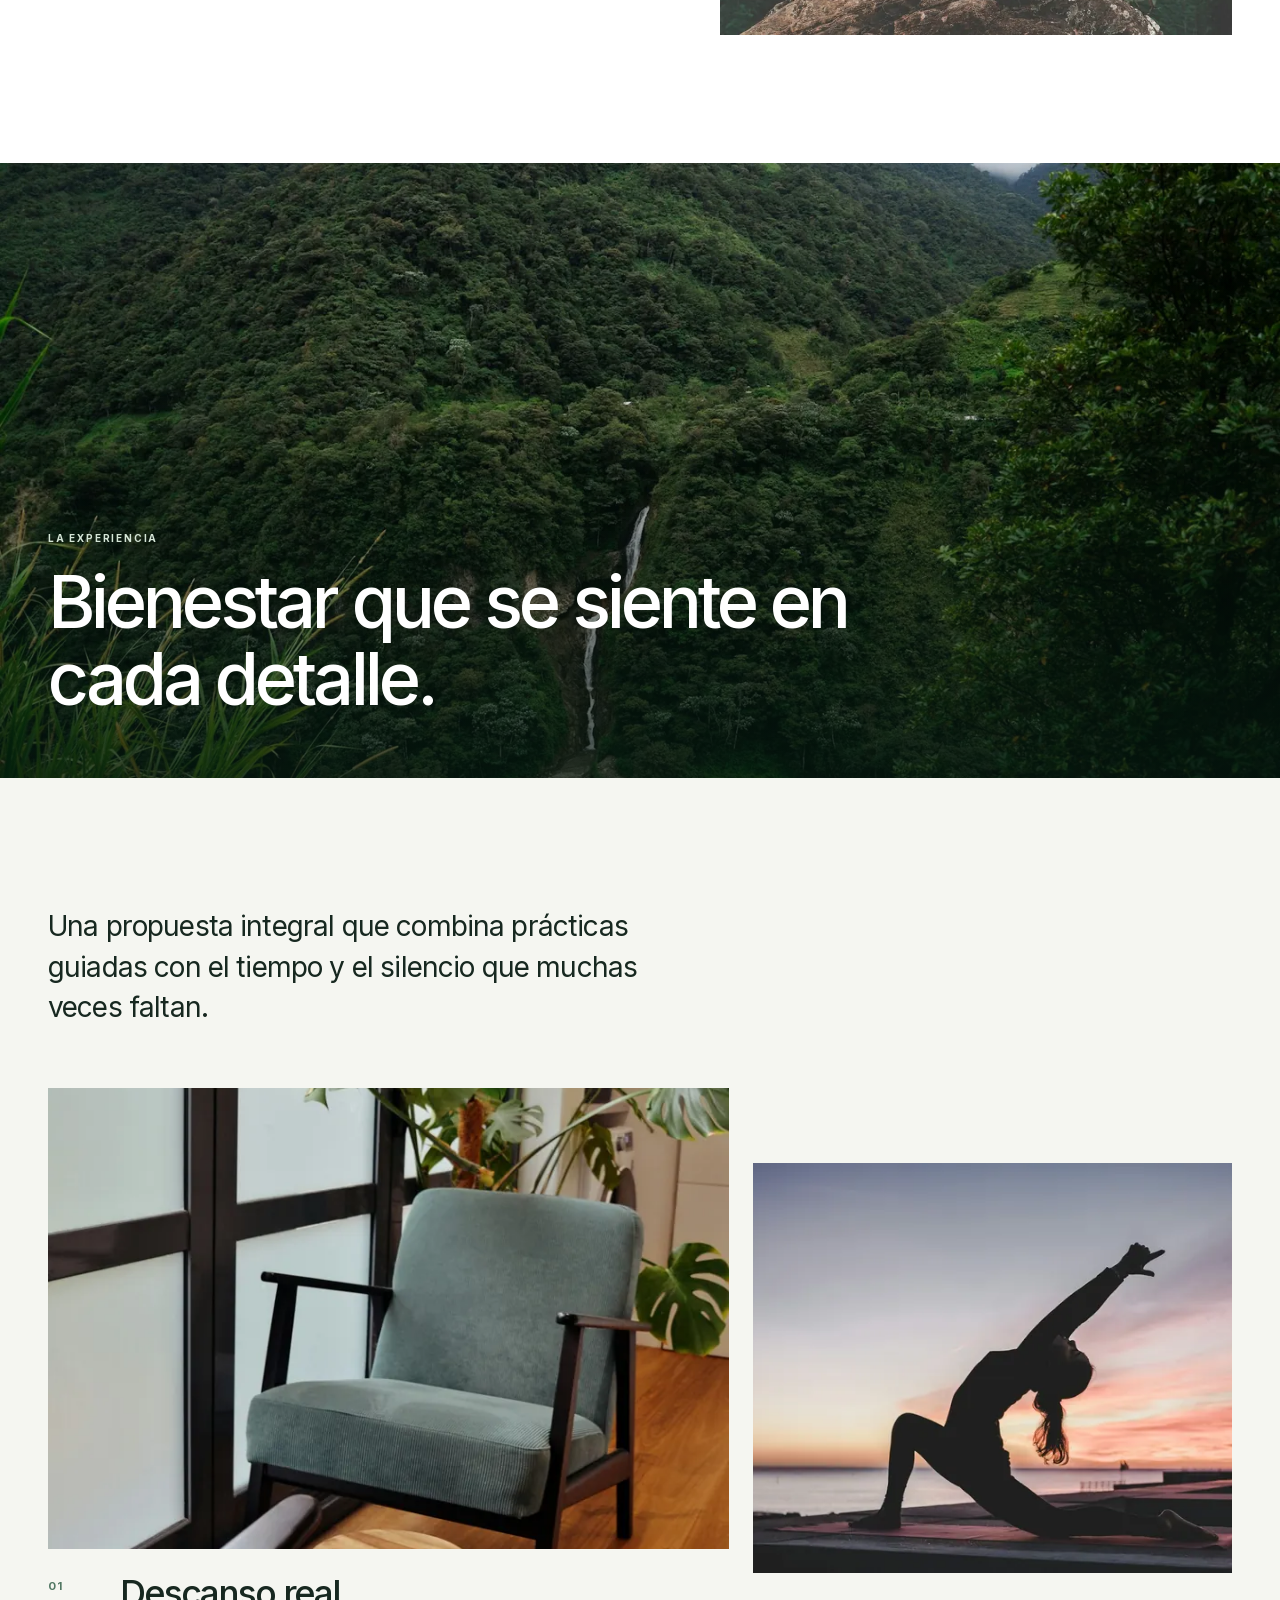
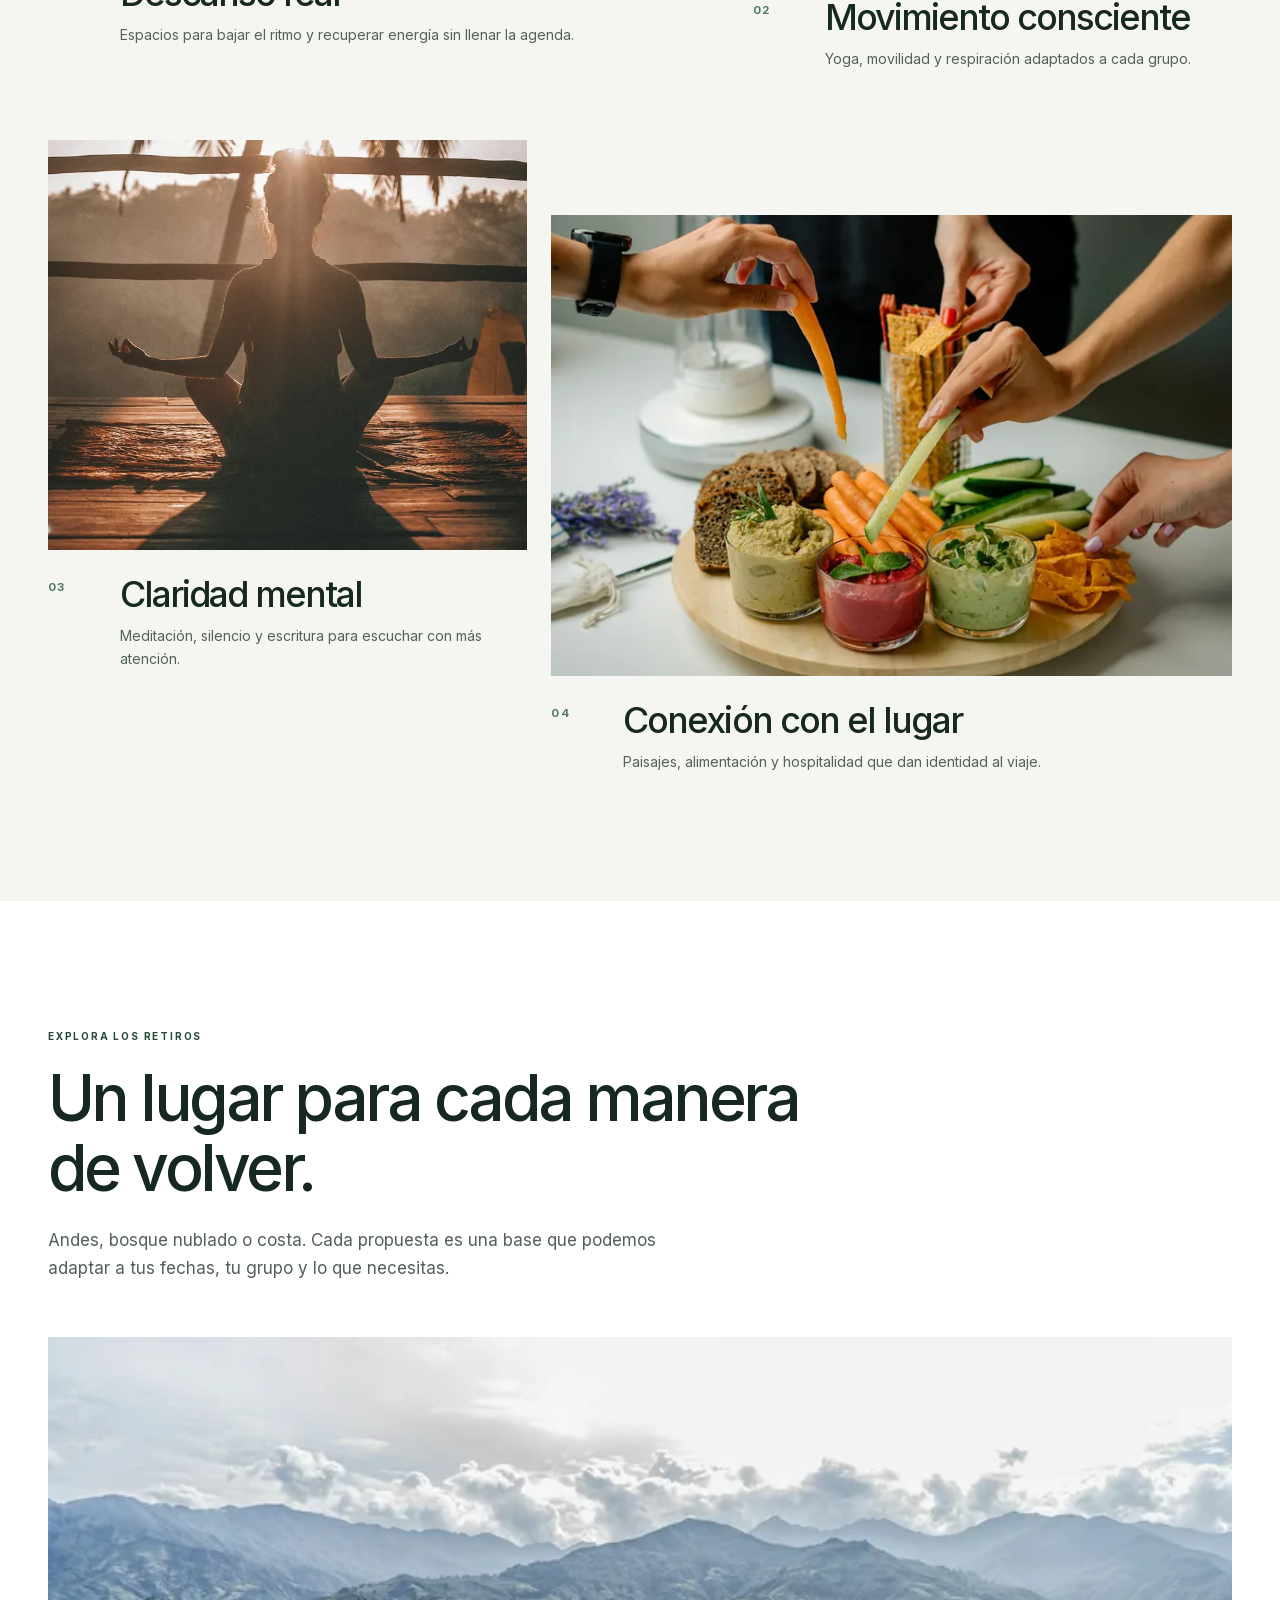
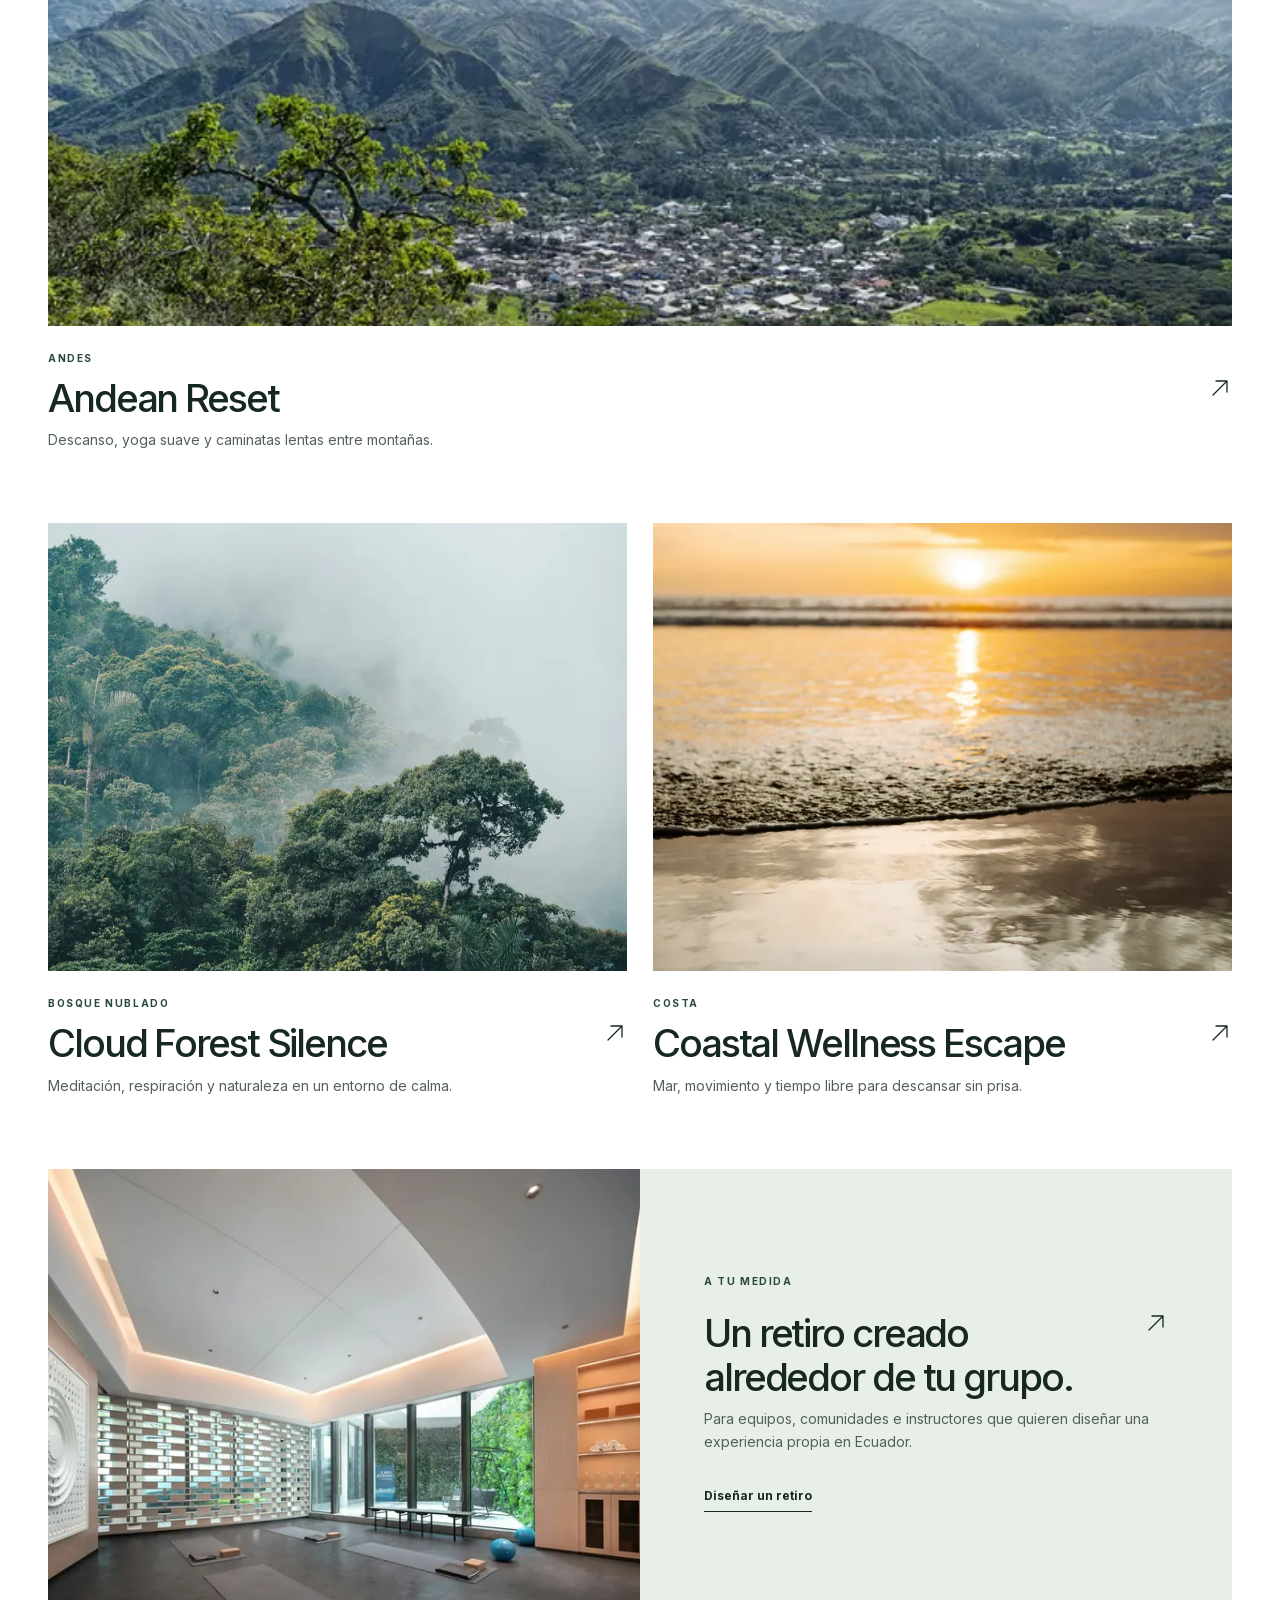
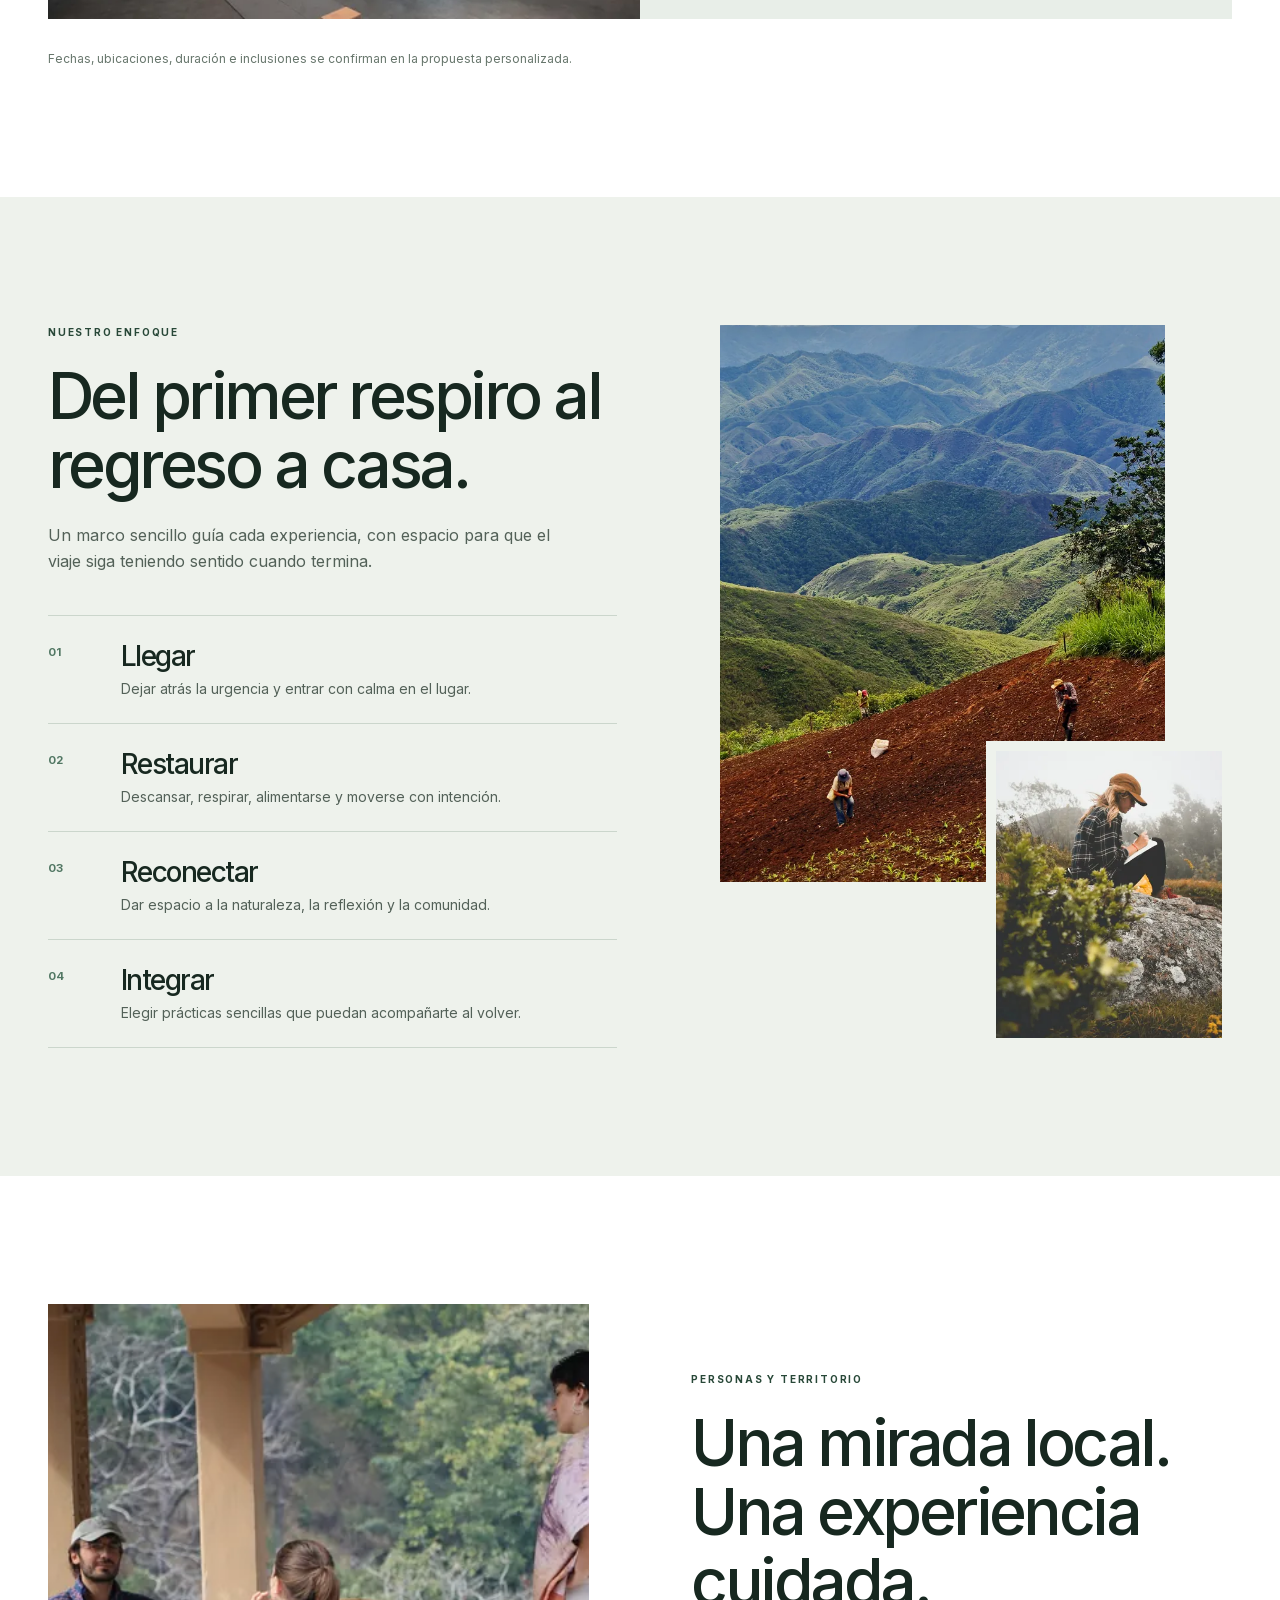
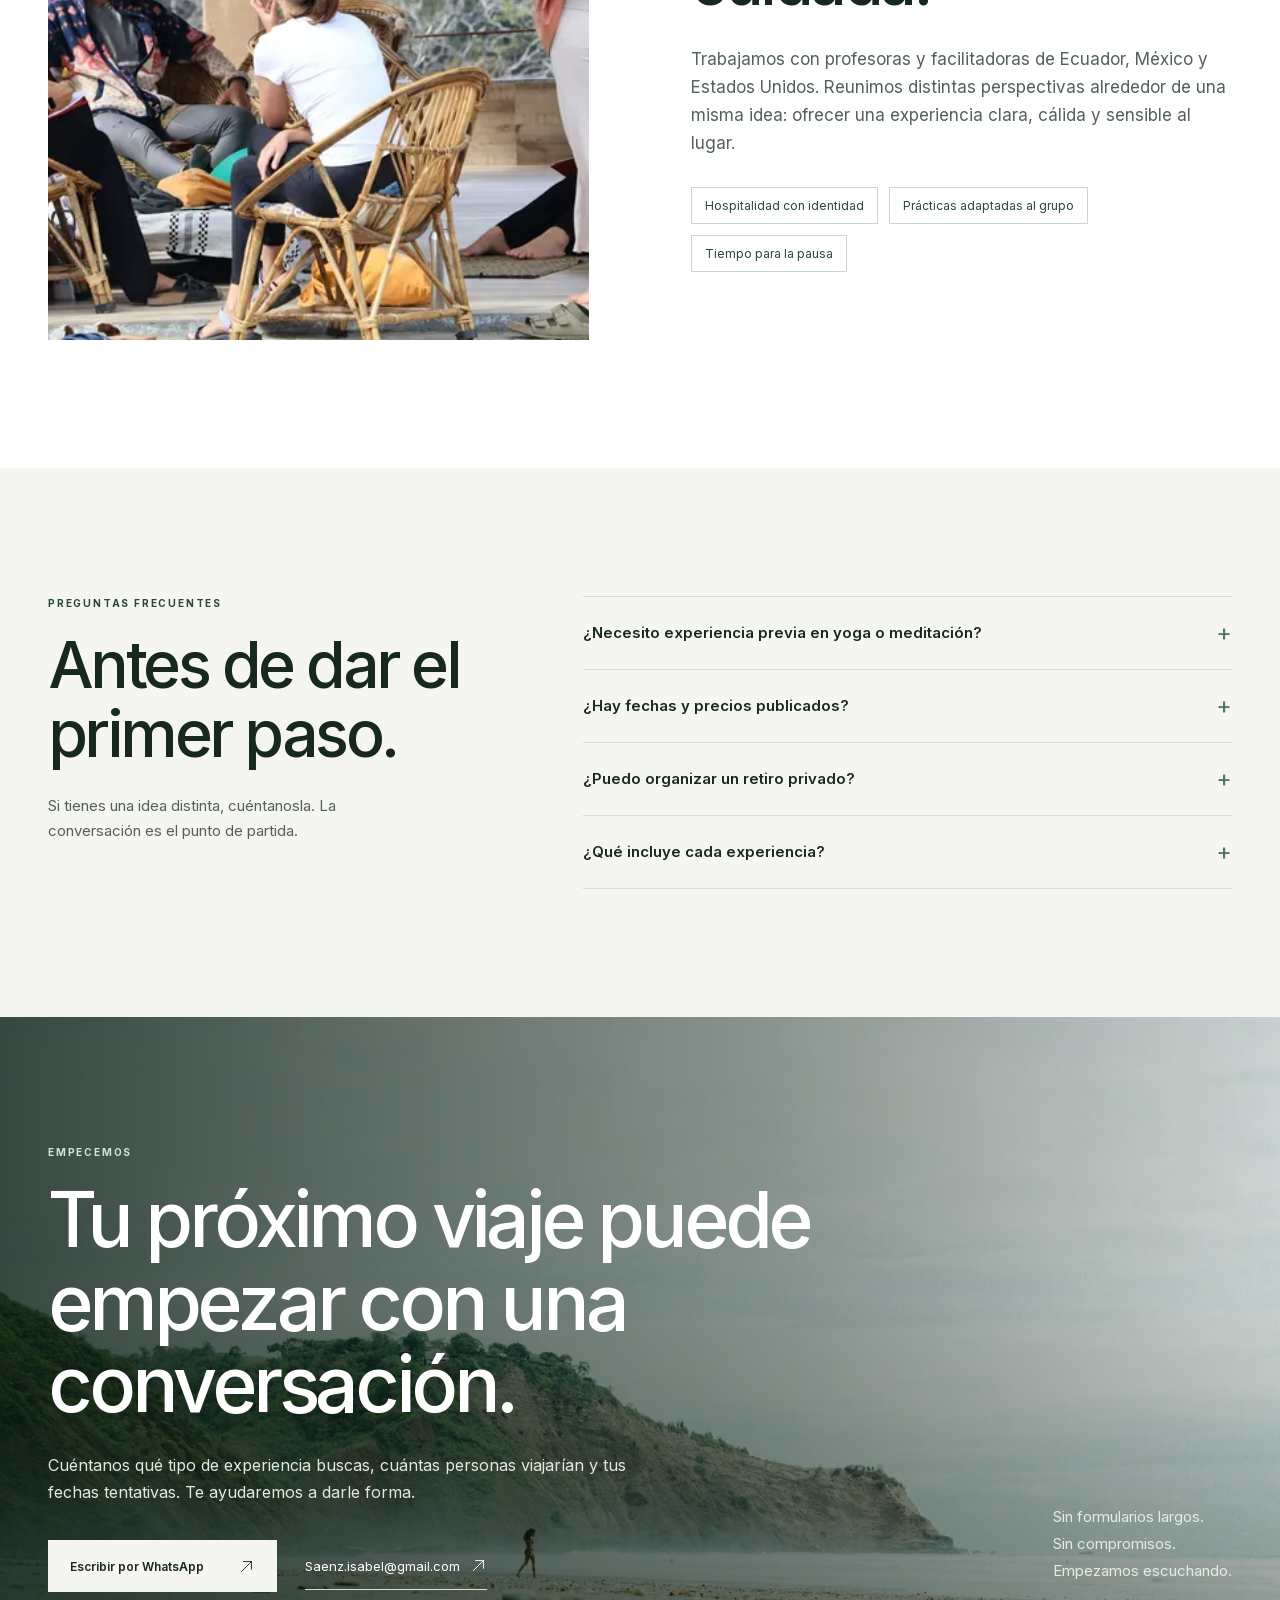
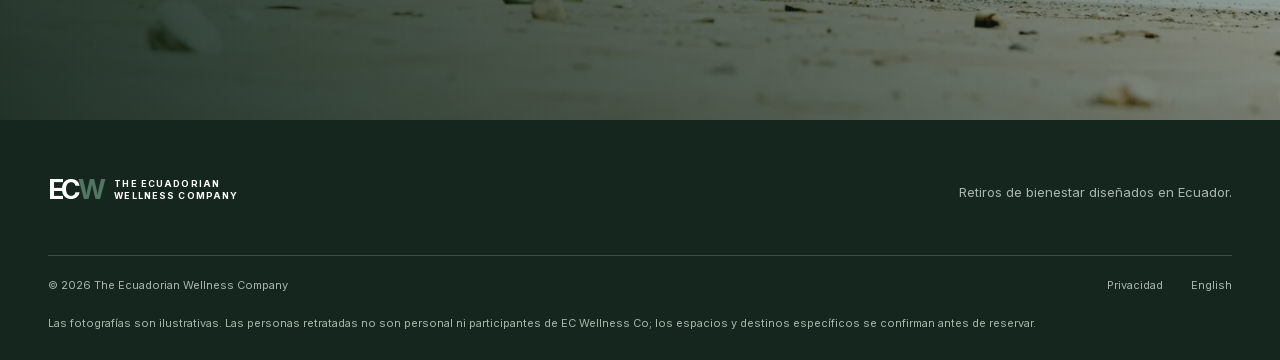
==== commit 6e95f626: "Replace text arrow glyphs with thin vector arrows" ====
--- a/index.html
+++ b/index.html
@@ -25,7 +25,7 @@
   <link rel="icon" type="image/svg+xml" href="/assets/favicon.svg">
   <link rel="preload" href="/assets/inter-latin.woff2" as="font" type="font/woff2" crossorigin>
   <link rel="preload" as="image" href="/assets/images/andes-hero-1440.webp" imagesrcset="/assets/images/andes-hero-720.webp 720w, /assets/images/andes-hero-1440.webp 1440w" imagesizes="100vw">
-  <link rel="stylesheet" href="/styles.css?v=5">
+  <link rel="stylesheet" href="/styles.css?v=6">
   <script type="application/ld+json">{"@context":"https://schema.org","@type":"Organization","name":"The Ecuadorian Wellness Company","url":"https://ecwellnessco.org/","description":"Diseño de retiros de bienestar en Ecuador con yoga, meditación y naturaleza.","email":"Saenz.isabel@gmail.com","telephone":"+1-415-316-3892","areaServed":{"@type":"Country","name":"Ecuador"},"contactPoint":{"@type":"ContactPoint","contactType":"customer service","telephone":"+1-415-316-3892","email":"Saenz.isabel@gmail.com","availableLanguage":["Spanish","English"]}}</script>
   <script type="application/ld+json">{"@context":"https://schema.org","@type":"FAQPage","mainEntity":[{"@type":"Question","name":"¿Necesito experiencia previa en yoga o meditación?","acceptedAnswer":{"@type":"Answer","text":"No. Las prácticas se adaptan al grupo y pueden ser adecuadas para personas que comienzan."}},{"@type":"Question","name":"¿Hay fechas y precios publicados?","acceptedAnswer":{"@type":"Answer","text":"Las fechas, ubicaciones, precios y detalles se confirman mediante una consulta directa, según el retiro y el tamaño del grupo."}},{"@type":"Question","name":"¿Puedo organizar un retiro privado?","acceptedAnswer":{"@type":"Answer","text":"Sí. Se pueden diseñar experiencias privadas para grupos, instructores visitantes, equipos o comunidades."}}]}</script>
 </head>
@@ -35,7 +35,7 @@
     <div class="shell header-inner">
       <a class="brand" href="/" aria-label="The Ecuadorian Wellness Company, inicio"><span class="brand-mark">EC<span>W</span></span><span class="brand-name">THE ECUADORIAN<br>WELLNESS COMPANY</span></a>
       <nav class="desktop-nav" aria-label="Navegación principal"><a href="#experiencia">La experiencia</a><a href="#retiros">Retiros</a><a href="#metodo">Nuestro enfoque</a><a href="#preguntas">Preguntas</a></nav>
-      <div class="header-actions"><a class="language-link" href="/en/" lang="en" hreflang="en" aria-label="Read in English">EN</a><a class="button button-dark header-cta" href="#contacto">Hablemos <span aria-hidden="true">↗</span></a><button class="menu-toggle" type="button" aria-expanded="false" aria-controls="mobile-nav" aria-label="Abrir menú"><span></span><span></span></button></div>
+      <div class="header-actions"><a class="language-link" href="/en/" lang="en" hreflang="en" aria-label="Read in English">EN</a><a class="button button-dark header-cta" href="#contacto">Hablemos <svg class="arrow-icon" viewBox="0 0 24 24" fill="none" stroke="currentColor" stroke-width="1.3" stroke-linecap="round" stroke-linejoin="round" aria-hidden="true" focusable="false"><path d="M5 19 19 5M8 5h11v11"/></svg></a><button class="menu-toggle" type="button" aria-expanded="false" aria-controls="mobile-nav" aria-label="Abrir menú"><span></span><span></span></button></div>
     </div>
     <nav class="mobile-nav" id="mobile-nav" aria-label="Navegación móvil" hidden><a href="#experiencia">La experiencia</a><a href="#retiros">Retiros</a><a href="#metodo">Nuestro enfoque</a><a href="#preguntas">Preguntas</a><a href="#contacto">Hablemos</a></nav>
   </header>
@@ -43,16 +43,16 @@
     <section class="hero" aria-labelledby="hero-title">
       <div class="hero-photo"><img src="/assets/images/andes-hero-1440.webp" srcset="/assets/images/andes-hero-720.webp 720w, /assets/images/andes-hero-1440.webp 1440w" sizes="100vw" width="1440" height="2160" fetchpriority="high" alt="Paisaje andino con pajonales y montañas en Ecuador"></div>
       <div class="hero-shade"></div>
-      <div class="shell hero-inner reveal"><p class="eyebrow">RETIROS DE BIENESTAR EN ECUADOR</p><h1 id="hero-title">El bienestar empieza cuando vuelves a <em>tu ritmo.</em></h1><p class="hero-lead">Retiros que unen descanso, movimiento consciente y naturaleza para hacer espacio a lo que importa.</p><div class="hero-actions"><a class="button button-light" href="#retiros">Explorar retiros <span aria-hidden="true">↗</span></a><a class="text-link" href="#metodo">Conoce nuestro enfoque <span aria-hidden="true">↗</span></a></div></div>
+      <div class="shell hero-inner reveal"><p class="eyebrow">RETIROS DE BIENESTAR EN ECUADOR</p><h1 id="hero-title">El bienestar empieza cuando vuelves a <em>tu ritmo.</em></h1><p class="hero-lead">Retiros que unen descanso, movimiento consciente y naturaleza para hacer espacio a lo que importa.</p><div class="hero-actions"><a class="button button-light" href="#retiros">Explorar retiros <svg class="arrow-icon" viewBox="0 0 24 24" fill="none" stroke="currentColor" stroke-width="1.3" stroke-linecap="round" stroke-linejoin="round" aria-hidden="true" focusable="false"><path d="M5 19 19 5M8 5h11v11"/></svg></a><a class="text-link" href="#metodo">Conoce nuestro enfoque <svg class="arrow-icon" viewBox="0 0 24 24" fill="none" stroke="currentColor" stroke-width="1.3" stroke-linecap="round" stroke-linejoin="round" aria-hidden="true" focusable="false"><path d="M5 19 19 5M8 5h11v11"/></svg></a></div></div>
     </section>
     <section class="introduction section-pad" id="experiencia" aria-labelledby="intro-title"><div class="shell intro-grid"><div class="intro-copy reveal"><p class="eyebrow">UNA FORMA DISTINTA DE PAUSAR</p><h2 id="intro-title" class="statement">Menos itinerario.<br><span>Más espacio para ti.</span></h2><p>Hay viajes que llenan cada hora. Nosotros diseñamos experiencias con tiempo para dormir, moverte, respirar y conectar con el lugar. Cada elemento tiene una intención; ninguno compite por tu atención.</p><p class="intro-note">Diseñados en Ecuador. Pensados para llevarse más allá del viaje.</p></div><figure class="intro-image reveal"><img src="/assets/images/forest-person-1440.webp" srcset="/assets/images/forest-person-720.webp 720w, /assets/images/forest-person-1440.webp 1440w" sizes="(max-width: 900px) 100vw, 50vw" width="1440" height="1800" loading="lazy" decoding="async" alt="Persona haciendo yoga frente a un bosque"></figure></div></section>
     <section class="landscape-band" aria-label="Bienestar que se siente en cada detalle."><div class="landscape-photo"><img src="/assets/images/forest-waterfall-1440.webp" srcset="/assets/images/forest-waterfall-720.webp 720w, /assets/images/forest-waterfall-1440.webp 1440w" sizes="100vw" width="1440" height="960" loading="lazy" decoding="async" alt="Cascada entre montañas de bosque verde"></div><div class="landscape-shade"></div><div class="shell landscape-copy reveal"><p class="eyebrow">LA EXPERIENCIA</p><h2 id="pillars-title">Bienestar que se siente en cada detalle.</h2></div></section>
     <section class="pillars section-pad" aria-labelledby="pillars-title"><div class="shell"><p class="section-intro reveal">Una propuesta integral que combina prácticas guiadas con el tiempo y el silencio que muchas veces faltan.</p><div class="pillar-grid"><article class="pillar-story reveal"><div class="pillar-photo"><img src="/assets/images/rest-nook-1440.webp" srcset="/assets/images/rest-nook-720.webp 720w, /assets/images/rest-nook-1440.webp 1440w" sizes="(max-width: 900px) 100vw, 50vw" width="1440" height="2160" loading="lazy" decoding="async" alt="Un rincón tranquilo con sillón y plantas"></div><div class="pillar-text"><span class="story-number">01</span><h3>Descanso real</h3><p>Espacios para bajar el ritmo y recuperar energía sin llenar la agenda.</p></div></article><article class="pillar-story reveal"><div class="pillar-photo"><img src="/assets/images/yoga-silhouette-1440.webp" srcset="/assets/images/yoga-silhouette-720.webp 720w, /assets/images/yoga-silhouette-1440.webp 1440w" sizes="(max-width: 900px) 100vw, 50vw" width="1440" height="908" loading="lazy" decoding="async" alt="Persona practicando yoga al atardecer"></div><div class="pillar-text"><span class="story-number">02</span><h3>Movimiento consciente</h3><p>Yoga, movilidad y respiración adaptados a cada grupo.</p></div></article><article class="pillar-story reveal"><div class="pillar-photo"><img src="/assets/images/meditation-1440.webp" srcset="/assets/images/meditation-720.webp 720w, /assets/images/meditation-1440.webp 1440w" sizes="(max-width: 900px) 100vw, 50vw" width="1440" height="1674" loading="lazy" decoding="async" alt="Persona meditando en un espacio abierto"></div><div class="pillar-text"><span class="story-number">03</span><h3>Claridad mental</h3><p>Meditación, silencio y escritura para escuchar con más atención.</p></div></article><article class="pillar-story reveal"><div class="pillar-photo"><img src="/assets/images/food-preparation-1440.webp" srcset="/assets/images/food-preparation-720.webp 720w, /assets/images/food-preparation-1440.webp 1440w" sizes="(max-width: 900px) 100vw, 50vw" width="1440" height="2160" loading="lazy" decoding="async" alt="Preparación de alimentos frescos"></div><div class="pillar-text"><span class="story-number">04</span><h3>Conexión con el lugar</h3><p>Paisajes, alimentación y hospitalidad que dan identidad al viaje.</p></div></article></div></div></section>
-    <section class="retreats section-pad" id="retiros" aria-labelledby="retreats-title"><div class="shell"><div class="section-heading reveal"><p class="eyebrow">EXPLORA LOS RETIROS</p><h2 id="retreats-title" class="section-title">Un lugar para cada manera de volver.</h2><p>Andes, bosque nublado o costa. Cada propuesta es una base que podemos adaptar a tus fechas, tu grupo y lo que necesitas.</p></div><div class="retreat-grid"><article class="retreat-card reveal"><a href="#contacto" aria-label="Consultar por Andean Reset"><div class="retreat-image"><img src="/assets/images/andes-village-1440.webp" srcset="/assets/images/andes-village-720.webp 720w, /assets/images/andes-village-1440.webp 1440w" sizes="(max-width: 900px) 100vw, 48vw" width="1440" height="960" loading="lazy" decoding="async" alt="Paisaje de montañas andinas en Ecuador"></div><div class="retreat-info"><span>ANDES</span><h3>Andean Reset<span aria-hidden="true">↗</span></h3><p>Descanso, yoga suave y caminatas lentas entre montañas.</p></div></a></article><article class="retreat-card reveal"><a href="#contacto" aria-label="Consultar por Cloud Forest Silence"><div class="retreat-image"><img src="/assets/images/cloud-forest-1440.webp" srcset="/assets/images/cloud-forest-720.webp 720w, /assets/images/cloud-forest-1440.webp 1440w" sizes="(max-width: 900px) 100vw, 48vw" width="1440" height="2160" loading="lazy" decoding="async" alt="Árboles entre la niebla de un bosque nublado"></div><div class="retreat-info"><span>BOSQUE NUBLADO</span><h3>Cloud Forest Silence<span aria-hidden="true">↗</span></h3><p>Meditación, respiración y naturaleza en un entorno de calma.</p></div></a></article><article class="retreat-card reveal"><a href="#contacto" aria-label="Consultar por Coastal Wellness Escape"><div class="retreat-image"><img src="/assets/images/coast-sunset-1440.webp" srcset="/assets/images/coast-sunset-720.webp 720w, /assets/images/coast-sunset-1440.webp 1440w" sizes="(max-width: 900px) 100vw, 48vw" width="1440" height="2160" loading="lazy" decoding="async" alt="Playa ecuatoriana al atardecer"></div><div class="retreat-info"><span>COSTA</span><h3>Coastal Wellness Escape<span aria-hidden="true">↗</span></h3><p>Mar, movimiento y tiempo libre para descansar sin prisa.</p></div></a></article><article class="retreat-card retreat-private reveal"><a href="#contacto" aria-label="Diseñar un retiro"><div class="retreat-image"><img src="/assets/images/yoga-studio-1440.webp" srcset="/assets/images/yoga-studio-720.webp 720w, /assets/images/yoga-studio-1440.webp 1440w" sizes="(max-width: 900px) 100vw, 48vw" width="1440" height="960" loading="lazy" decoding="async" alt="Sala luminosa preparada para prácticas de yoga"></div><div class="retreat-info"><span>A TU MEDIDA</span><h3>Un retiro creado alrededor de tu grupo.<span aria-hidden="true">↗</span></h3><p>Para equipos, comunidades e instructores que quieren diseñar una experiencia propia en Ecuador.</p><strong>Diseñar un retiro</strong></div></a></article></div><p class="retreat-disclaimer">Fechas, ubicaciones, duración e inclusiones se confirman en la propuesta personalizada.</p></div></section>
+    <section class="retreats section-pad" id="retiros" aria-labelledby="retreats-title"><div class="shell"><div class="section-heading reveal"><p class="eyebrow">EXPLORA LOS RETIROS</p><h2 id="retreats-title" class="section-title">Un lugar para cada manera de volver.</h2><p>Andes, bosque nublado o costa. Cada propuesta es una base que podemos adaptar a tus fechas, tu grupo y lo que necesitas.</p></div><div class="retreat-grid"><article class="retreat-card reveal"><a href="#contacto" aria-label="Consultar por Andean Reset"><div class="retreat-image"><img src="/assets/images/andes-village-1440.webp" srcset="/assets/images/andes-village-720.webp 720w, /assets/images/andes-village-1440.webp 1440w" sizes="(max-width: 900px) 100vw, 48vw" width="1440" height="960" loading="lazy" decoding="async" alt="Paisaje de montañas andinas en Ecuador"></div><div class="retreat-info"><span>ANDES</span><h3>Andean Reset<svg class="arrow-icon" viewBox="0 0 24 24" fill="none" stroke="currentColor" stroke-width="1.3" stroke-linecap="round" stroke-linejoin="round" aria-hidden="true" focusable="false"><path d="M5 19 19 5M8 5h11v11"/></svg></h3><p>Descanso, yoga suave y caminatas lentas entre montañas.</p></div></a></article><article class="retreat-card reveal"><a href="#contacto" aria-label="Consultar por Cloud Forest Silence"><div class="retreat-image"><img src="/assets/images/cloud-forest-1440.webp" srcset="/assets/images/cloud-forest-720.webp 720w, /assets/images/cloud-forest-1440.webp 1440w" sizes="(max-width: 900px) 100vw, 48vw" width="1440" height="2160" loading="lazy" decoding="async" alt="Árboles entre la niebla de un bosque nublado"></div><div class="retreat-info"><span>BOSQUE NUBLADO</span><h3>Cloud Forest Silence<svg class="arrow-icon" viewBox="0 0 24 24" fill="none" stroke="currentColor" stroke-width="1.3" stroke-linecap="round" stroke-linejoin="round" aria-hidden="true" focusable="false"><path d="M5 19 19 5M8 5h11v11"/></svg></h3><p>Meditación, respiración y naturaleza en un entorno de calma.</p></div></a></article><article class="retreat-card reveal"><a href="#contacto" aria-label="Consultar por Coastal Wellness Escape"><div class="retreat-image"><img src="/assets/images/coast-sunset-1440.webp" srcset="/assets/images/coast-sunset-720.webp 720w, /assets/images/coast-sunset-1440.webp 1440w" sizes="(max-width: 900px) 100vw, 48vw" width="1440" height="2160" loading="lazy" decoding="async" alt="Playa ecuatoriana al atardecer"></div><div class="retreat-info"><span>COSTA</span><h3>Coastal Wellness Escape<svg class="arrow-icon" viewBox="0 0 24 24" fill="none" stroke="currentColor" stroke-width="1.3" stroke-linecap="round" stroke-linejoin="round" aria-hidden="true" focusable="false"><path d="M5 19 19 5M8 5h11v11"/></svg></h3><p>Mar, movimiento y tiempo libre para descansar sin prisa.</p></div></a></article><article class="retreat-card retreat-private reveal"><a href="#contacto" aria-label="Diseñar un retiro"><div class="retreat-image"><img src="/assets/images/yoga-studio-1440.webp" srcset="/assets/images/yoga-studio-720.webp 720w, /assets/images/yoga-studio-1440.webp 1440w" sizes="(max-width: 900px) 100vw, 48vw" width="1440" height="960" loading="lazy" decoding="async" alt="Sala luminosa preparada para prácticas de yoga"></div><div class="retreat-info"><span>A TU MEDIDA</span><h3>Un retiro creado alrededor de tu grupo.<svg class="arrow-icon" viewBox="0 0 24 24" fill="none" stroke="currentColor" stroke-width="1.3" stroke-linecap="round" stroke-linejoin="round" aria-hidden="true" focusable="false"><path d="M5 19 19 5M8 5h11v11"/></svg></h3><p>Para equipos, comunidades e instructores que quieren diseñar una experiencia propia en Ecuador.</p><strong>Diseñar un retiro</strong></div></a></article></div><p class="retreat-disclaimer">Fechas, ubicaciones, duración e inclusiones se confirman en la propuesta personalizada.</p></div></section>
     <section class="method section-pad" id="metodo" aria-labelledby="method-title"><div class="shell method-grid"><div class="method-content"><div class="method-heading reveal"><p class="eyebrow">NUESTRO ENFOQUE</p><h2 id="method-title" class="section-title">Del primer respiro al regreso a casa.</h2><p>Un marco sencillo guía cada experiencia, con espacio para que el viaje siga teniendo sentido cuando termina.</p></div><div class="method-steps"><article class="method-step reveal"><span>01</span><div><h3>Llegar</h3><p>Dejar atrás la urgencia y entrar con calma en el lugar.</p></div></article><article class="method-step reveal"><span>02</span><div><h3>Restaurar</h3><p>Descansar, respirar, alimentarse y moverse con intención.</p></div></article><article class="method-step reveal"><span>03</span><div><h3>Reconectar</h3><p>Dar espacio a la naturaleza, la reflexión y la comunidad.</p></div></article><article class="method-step reveal"><span>04</span><div><h3>Integrar</h3><p>Elegir prácticas sencillas que puedan acompañarte al volver.</p></div></article></div></div><div class="method-photos"><figure class="method-walk reveal"><img src="/assets/images/mountain-walk-1440.webp" srcset="/assets/images/mountain-walk-720.webp 720w, /assets/images/mountain-walk-1440.webp 1440w" sizes="(max-width: 900px) 100vw, 50vw" width="1440" height="2160" loading="lazy" decoding="async" alt="Personas caminando por las montañas de Ecuador"></figure><figure class="method-journal reveal"><img src="/assets/images/journaling-1440.webp" srcset="/assets/images/journaling-720.webp 720w, /assets/images/journaling-1440.webp 1440w" sizes="(max-width: 900px) 100vw, 50vw" width="1440" height="960" loading="lazy" decoding="async" alt="Persona escribiendo al aire libre entre árboles"></figure></div></div></section>
     <section class="people section-pad" aria-labelledby="people-title"><div class="shell people-grid"><figure class="people-image reveal"><img src="/assets/images/group-porch-1440.webp" srcset="/assets/images/group-porch-720.webp 720w, /assets/images/group-porch-1440.webp 1440w" sizes="(max-width: 900px) 100vw, 50vw" width="1440" height="960" loading="lazy" decoding="async" alt="Personas conversando en una terraza"></figure><div class="people-content reveal"><p class="eyebrow">PERSONAS Y TERRITORIO</p><h2 id="people-title" class="section-title">Una mirada local. Una experiencia cuidada.</h2><p>Trabajamos con profesoras y facilitadoras de Ecuador, México y Estados Unidos. Reunimos distintas perspectivas alrededor de una misma idea: ofrecer una experiencia clara, cálida y sensible al lugar.</p><div class="people-notes"><span>Hospitalidad con identidad</span><span>Prácticas adaptadas al grupo</span><span>Tiempo para la pausa</span></div></div></div></section>
     <section class="faq section-pad" id="preguntas" aria-labelledby="faq-title"><div class="shell faq-grid"><div class="reveal"><p class="eyebrow">PREGUNTAS FRECUENTES</p><h2 id="faq-title" class="section-title">Antes de dar el primer paso.</h2><p>Si tienes una idea distinta, cuéntanosla. La conversación es el punto de partida.</p></div><div class="faq-list reveal"><details><summary>¿Necesito experiencia previa en yoga o meditación?<span aria-hidden="true">+</span></summary><p>No. Las prácticas se adaptan al grupo y pueden ser adecuadas para personas que comienzan.</p></details><details><summary>¿Hay fechas y precios publicados?<span aria-hidden="true">+</span></summary><p>Las fechas, ubicaciones, precios y detalles se confirman mediante una consulta directa, según el retiro y el tamaño del grupo.</p></details><details><summary>¿Puedo organizar un retiro privado?<span aria-hidden="true">+</span></summary><p>Sí. Podemos diseñar experiencias privadas para grupos, instructores visitantes, equipos o comunidades.</p></details><details><summary>¿Qué incluye cada experiencia?<span aria-hidden="true">+</span></summary><p>Depende del programa, la ubicación y el grupo. Te compartiremos una propuesta con inclusiones y logística antes de reservar.</p></details></div></div></section>
-    <section class="contact" id="contacto" aria-labelledby="contact-title"><div class="contact-photo"><img src="/assets/images/coast-walk-1440.webp" srcset="/assets/images/coast-walk-720.webp 720w, /assets/images/coast-walk-1440.webp 1440w" sizes="100vw" width="1440" height="2160" loading="lazy" decoding="async" alt="Persona caminando por una playa de Ecuador"></div><div class="contact-shade"></div><div class="shell contact-grid"><div class="reveal"><p class="eyebrow">EMPECEMOS</p><h2 id="contact-title">Tu próximo viaje puede empezar con una conversación.</h2><p>Cuéntanos qué tipo de experiencia buscas, cuántas personas viajarían y tus fechas tentativas. Te ayudaremos a darle forma.</p><div class="contact-actions"><a class="button button-light" href="https://wa.me/14153163892?text=Hola%2C%20me%20gustar%C3%ADa%20conocer%20los%20retiros%20de%20The%20Ecuadorian%20Wellness%20Company." target="_blank" rel="noopener noreferrer">Escribir por WhatsApp <span aria-hidden="true">↗</span></a><a class="contact-email" href="mailto:Saenz.isabel@gmail.com">Saenz.isabel@gmail.com <span aria-hidden="true">↗</span></a></div></div><p class="contact-aside reveal">Sin formularios largos.<br>Sin compromisos.<br>Empezamos escuchando.</p></div></section>
+    <section class="contact" id="contacto" aria-labelledby="contact-title"><div class="contact-photo"><img src="/assets/images/coast-walk-1440.webp" srcset="/assets/images/coast-walk-720.webp 720w, /assets/images/coast-walk-1440.webp 1440w" sizes="100vw" width="1440" height="2160" loading="lazy" decoding="async" alt="Persona caminando por una playa de Ecuador"></div><div class="contact-shade"></div><div class="shell contact-grid"><div class="reveal"><p class="eyebrow">EMPECEMOS</p><h2 id="contact-title">Tu próximo viaje puede empezar con una conversación.</h2><p>Cuéntanos qué tipo de experiencia buscas, cuántas personas viajarían y tus fechas tentativas. Te ayudaremos a darle forma.</p><div class="contact-actions"><a class="button button-light" href="https://wa.me/14153163892?text=Hola%2C%20me%20gustar%C3%ADa%20conocer%20los%20retiros%20de%20The%20Ecuadorian%20Wellness%20Company." target="_blank" rel="noopener noreferrer">Escribir por WhatsApp <svg class="arrow-icon" viewBox="0 0 24 24" fill="none" stroke="currentColor" stroke-width="1.3" stroke-linecap="round" stroke-linejoin="round" aria-hidden="true" focusable="false"><path d="M5 19 19 5M8 5h11v11"/></svg></a><a class="contact-email" href="mailto:Saenz.isabel@gmail.com">Saenz.isabel@gmail.com <svg class="arrow-icon" viewBox="0 0 24 24" fill="none" stroke="currentColor" stroke-width="1.3" stroke-linecap="round" stroke-linejoin="round" aria-hidden="true" focusable="false"><path d="M5 19 19 5M8 5h11v11"/></svg></a></div></div><p class="contact-aside reveal">Sin formularios largos.<br>Sin compromisos.<br>Empezamos escuchando.</p></div></section>
   </main>
   <footer class="site-footer"><div class="shell footer-top"><a class="brand" href="/" aria-label="The Ecuadorian Wellness Company, inicio"><span class="brand-mark">EC<span>W</span></span><span class="brand-name">THE ECUADORIAN<br>WELLNESS COMPANY</span></a><p>Retiros de bienestar diseñados en Ecuador.</p></div><div class="shell footer-bottom"><span>© <span id="year">2026</span> The Ecuadorian Wellness Company</span><div><a href="/privacidad.html">Privacidad</a><a href="/en/" lang="en" hreflang="en">English</a></div></div><p class="shell image-note">Las fotografías son ilustrativas. Las personas retratadas no son personal ni participantes de EC Wellness Co; los espacios y destinos específicos se confirman antes de reservar.</p></footer>
   <script src="/main.js?v=4" defer></script>
--- a/styles.css
+++ b/styles.css
@@ -29,8 +29,8 @@
 .button{min-height:52px;display:inline-flex;align-items:center;justify-content:space-between;gap:34px;padding:0 21px;border:1px solid transparent;font-size:12px;font-weight:600;white-space:nowrap;transition:background .25s,color .25s,transform .25s}
 .button:hover{transform:translateY(-2px)}
 .button:active{transform:none}
-.button span,.text-link span,.contact-email span{font-size:17px;line-height:1;transition:transform .25s}
-.button:hover span,.text-link:hover span,.contact-email:hover span{transform:translate(2px,-2px)}
+.arrow-icon{display:block;flex:none;width:17px;height:17px;overflow:visible;transition:transform .25s}
+.button:hover .arrow-icon,.text-link:hover .arrow-icon,.contact-email:hover .arrow-icon{transform:translate(2px,-2px)}
 .button-dark{background:var(--ink);color:#fff}
 .button-dark:hover{background:var(--accent-dark)}
 .button-light{background:#f5f6f1;color:var(--ink)}
@@ -97,8 +97,8 @@
 .retreat-info{padding-top:20px}
 .retreat-info>span{color:var(--accent-dark);font-size:10px;font-weight:700;letter-spacing:.16em}
 .retreat-info h3{display:flex;align-items:start;justify-content:space-between;gap:20px;margin:10px 0 8px;font-size:clamp(28px,3vw,43px);font-weight:500;line-height:1.15}
-.retreat-info h3>span{font-size:24px;transition:transform .25s}
-.retreat-card:hover h3>span{transform:translate(3px,-3px)}
+.retreat-info h3>.arrow-icon{width:24px;height:24px}
+.retreat-card:hover h3>.arrow-icon{transform:translate(3px,-3px)}
 .retreat-info p{max-width:500px;color:var(--muted);font-size:14px}
 .retreat-private{grid-column:span 2;background:#e8eee8}
 .retreat-private>a{display:grid;grid-template-columns:1fr 1fr}
